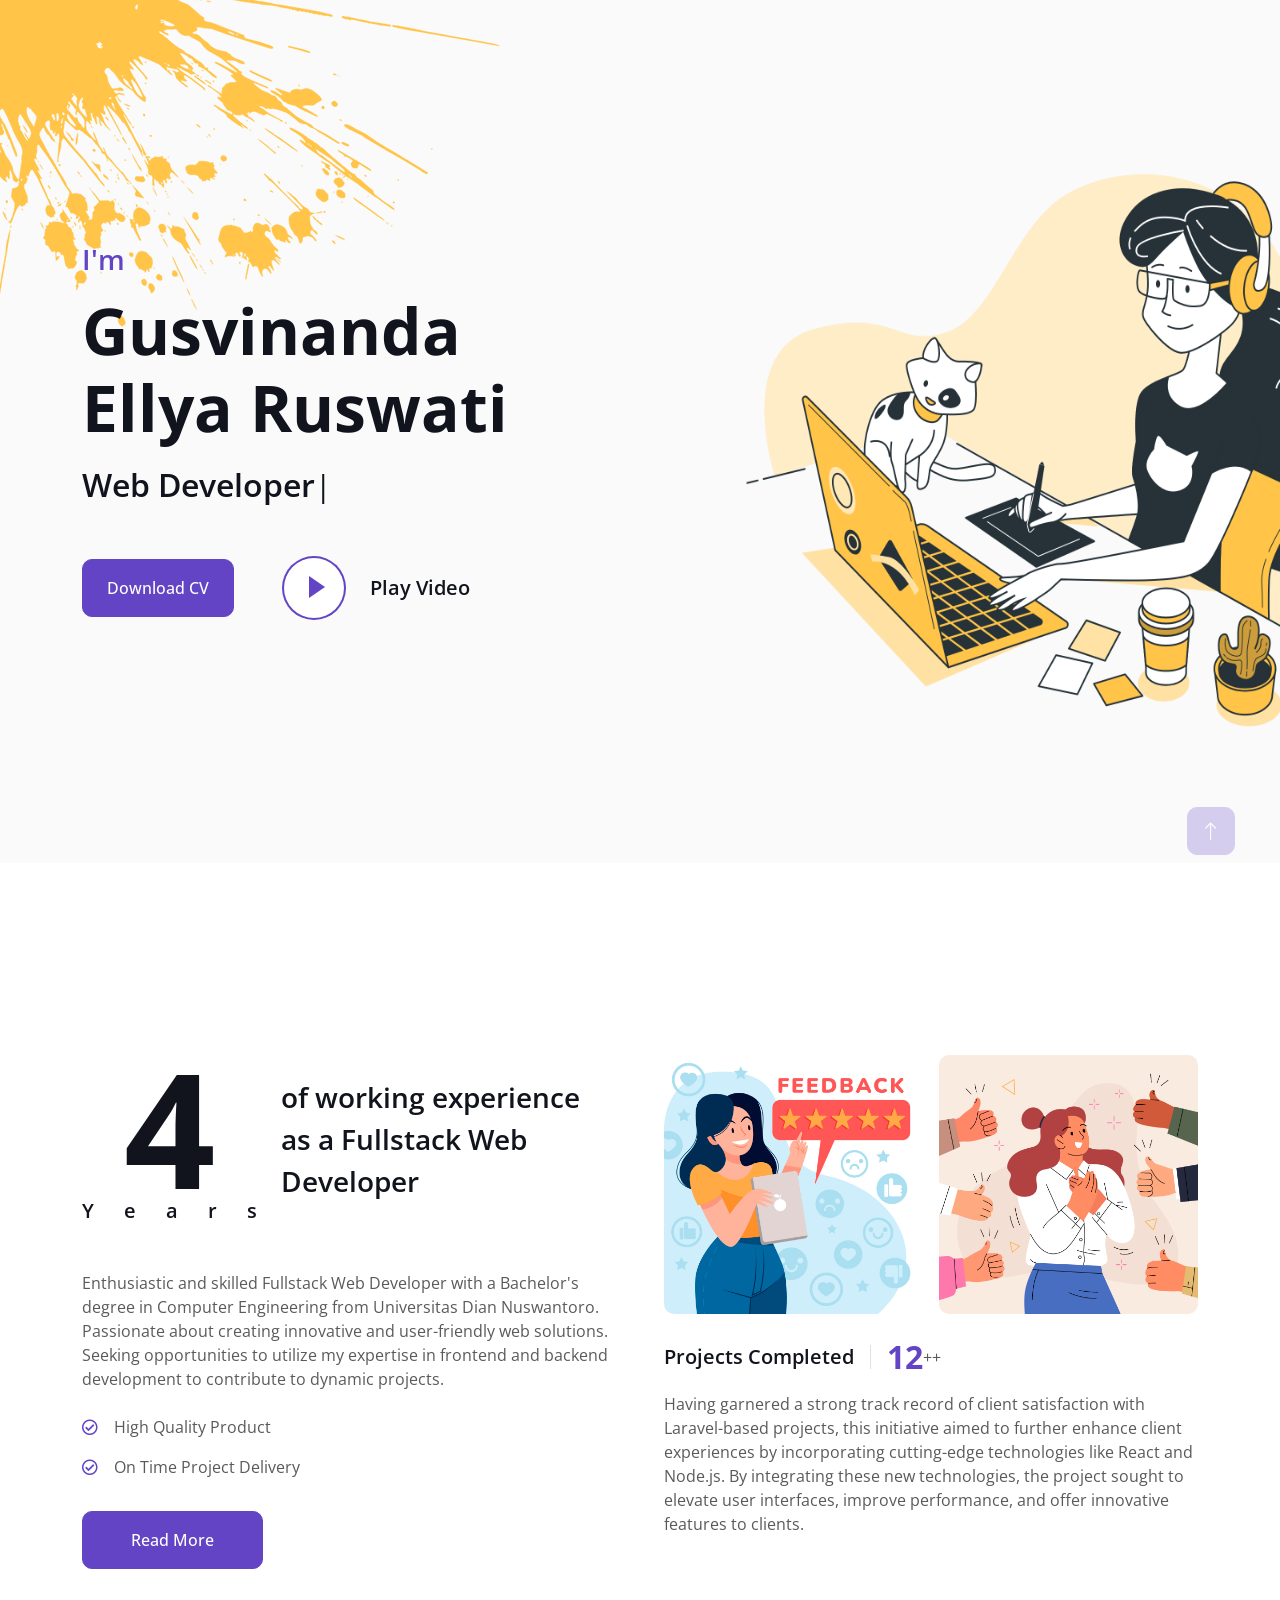
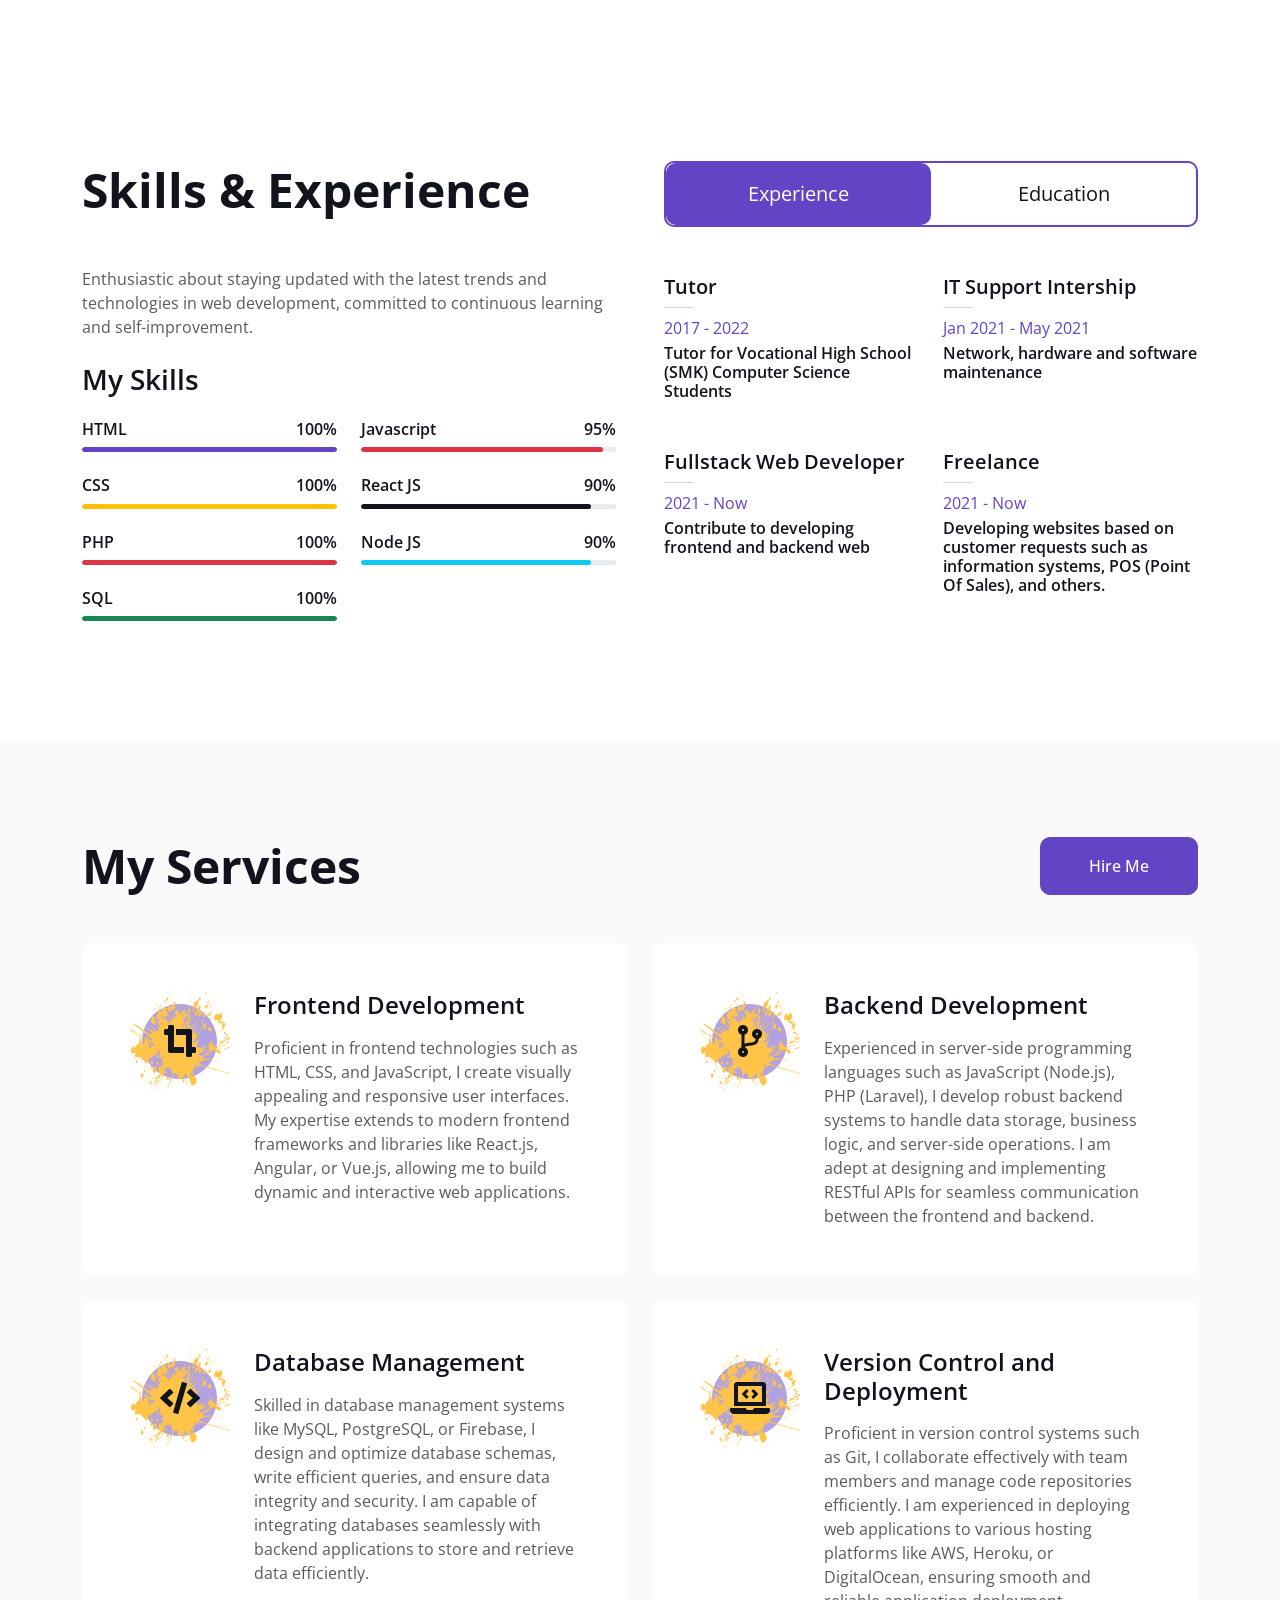
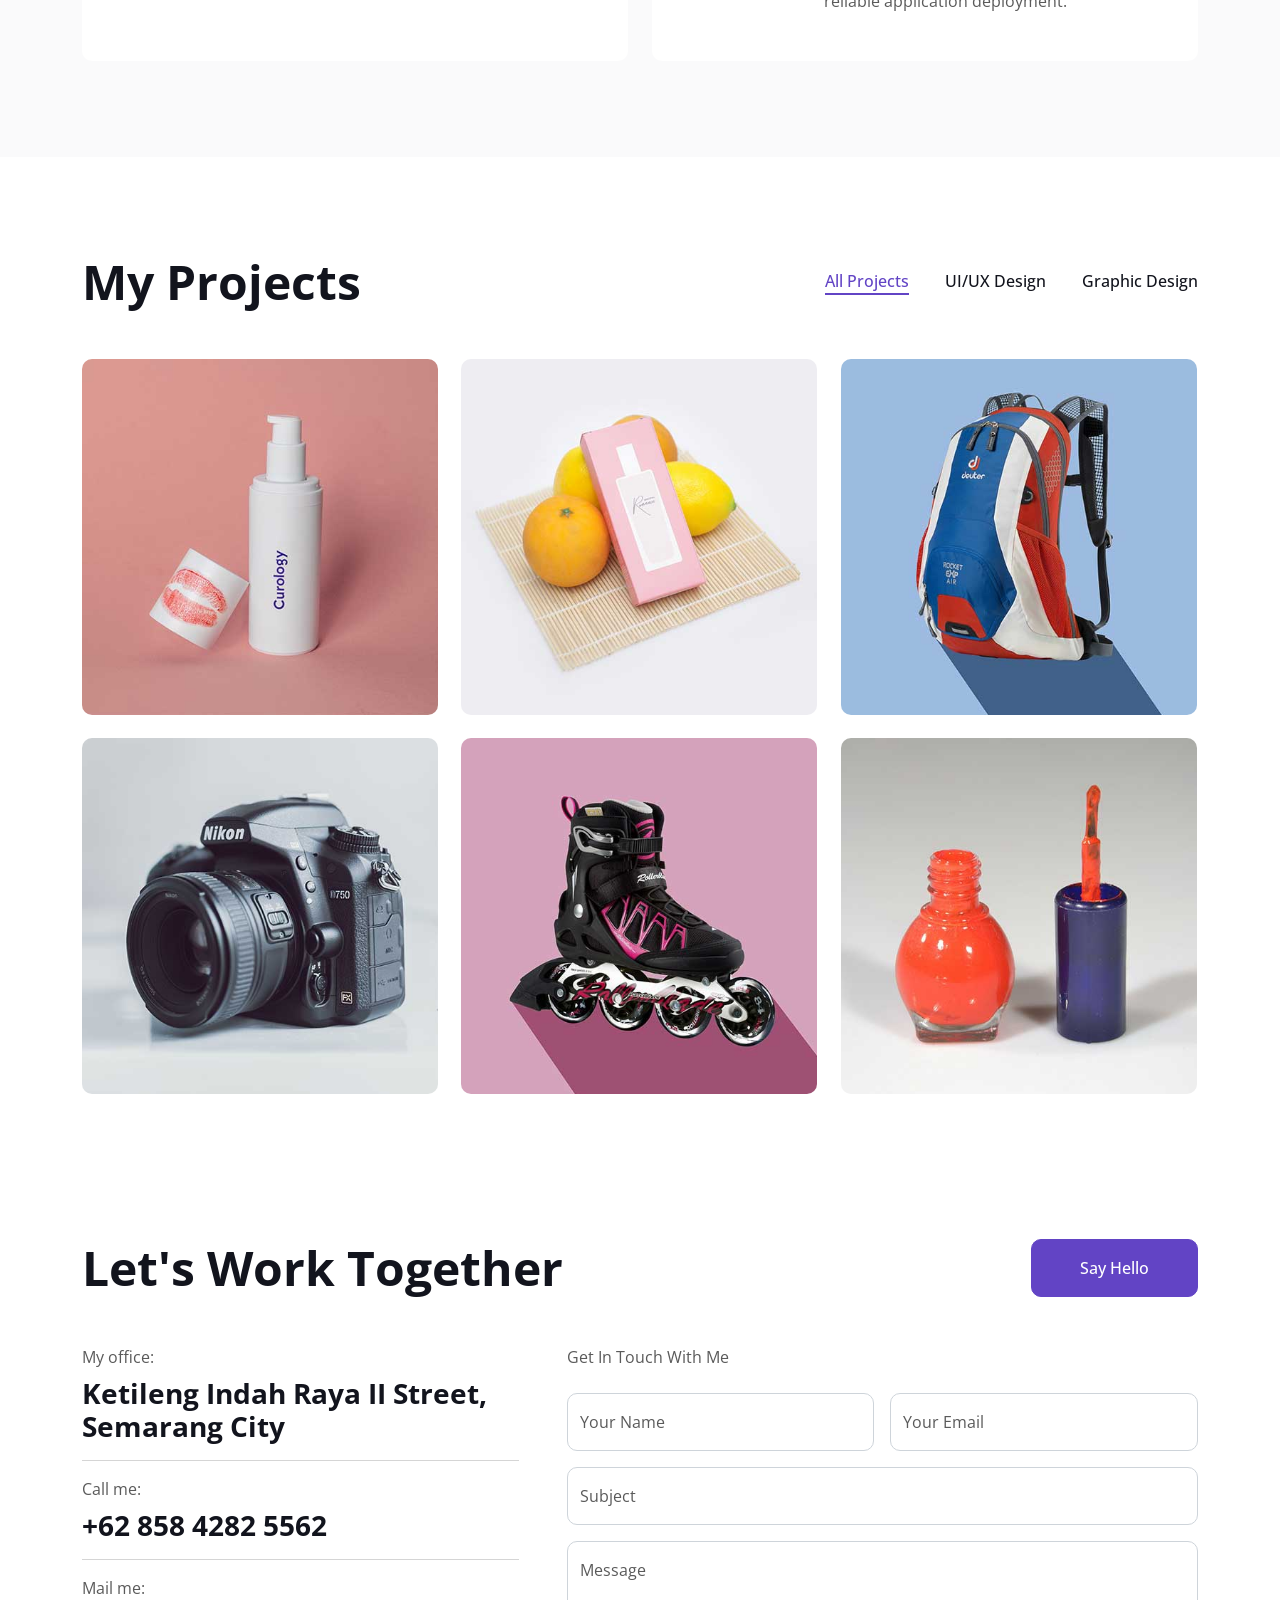
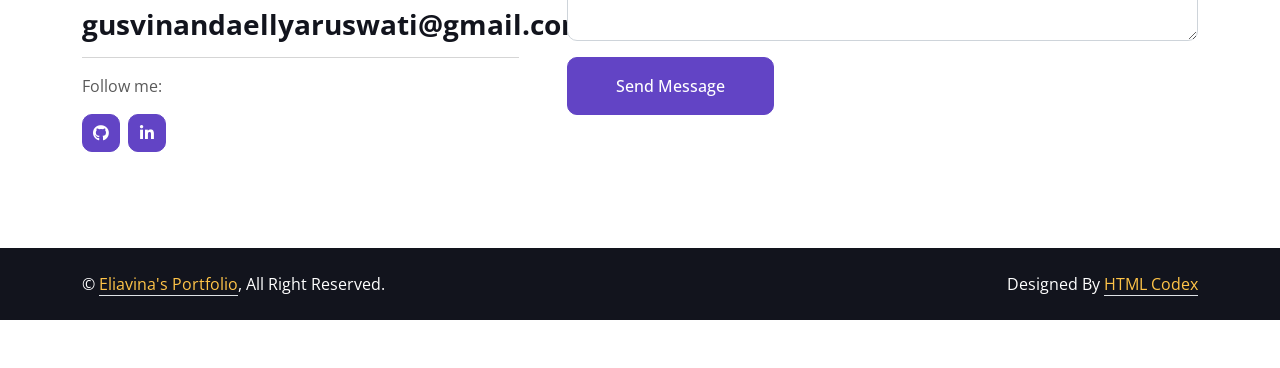
==== index.html @ 71d7351f "first commit" ====
<!DOCTYPE html>
<html lang="en">

<head>
    <meta charset="utf-8">
    <title>Eliavina's Portfolio</title>
    <meta content="width=device-width, initial-scale=1.0" name="viewport">
    <meta content="" name="keywords">
    <meta content="" name="description">

    <!-- Favicon -->
    <link href="img/favicon.ico" rel="icon">

    <!-- Google Web Fonts -->
    <link rel="preconnect" href="https://fonts.googleapis.com">
    <link rel="preconnect" href="https://fonts.gstatic.com" crossorigin>
    <link href="https://fonts.googleapis.com/css2?family=Open+Sans:wght@400;500;600;700;800&display=swap" rel="stylesheet"> 

    <!-- Icon Font Stylesheet -->
    <link href="https://cdnjs.cloudflare.com/ajax/libs/font-awesome/5.10.0/css/all.min.css" rel="stylesheet">
    <link href="https://cdn.jsdelivr.net/npm/bootstrap-icons@1.4.1/font/bootstrap-icons.css" rel="stylesheet">

    <!-- Libraries Stylesheet -->
    <link href="lib/animate/animate.min.css" rel="stylesheet">
    <link href="lib/lightbox/css/lightbox.min.css" rel="stylesheet">
    <link href="lib/owlcarousel/assets/owl.carousel.min.css" rel="stylesheet">

    <!-- Customized Bootstrap Stylesheet -->
    <link href="css/bootstrap.min.css" rel="stylesheet">

    <!-- Template Stylesheet -->
    <link href="css/style.css" rel="stylesheet">
</head>

<body data-bs-spy="scroll" data-bs-target=".navbar" data-bs-offset="51">
    <!-- Spinner Start -->
    <div id="spinner" class="show bg-white position-fixed translate-middle w-100 vh-100 top-50 start-50 d-flex align-items-center justify-content-center">
        <div class="spinner-border text-primary" style="width: 3rem; height: 3rem;" role="status">
            <span class="sr-only">Loading...</span>
        </div>
    </div>
    <!-- Spinner End -->


    <!-- Navbar Start -->
    <nav class="navbar navbar-expand-lg bg-white navbar-light fixed-top shadow py-lg-0 px-4 px-lg-5 wow fadeIn" data-wow-delay="0.1s">
        <a href="index.html" class="navbar-brand d-block d-lg-none">
            <h1 class="text-primary fw-bold m-0">Eliavina</h1>
        </a>
        <button type="button" class="navbar-toggler" data-bs-toggle="collapse" data-bs-target="#navbarCollapse">
            <span class="navbar-toggler-icon"></span>
        </button>
        <div class="collapse navbar-collapse justify-content-between py-4 py-lg-0" id="navbarCollapse">
            <div class="navbar-nav ms-auto py-0">
                <a href="#home" class="nav-item nav-link active">Home</a>
                <a href="#about" class="nav-item nav-link">About</a>
                <a href="#skill" class="nav-item nav-link">Skills</a>
            </div>
            <a href="index.html" class="navbar-brand bg-secondary py-3 px-4 mx-3 d-none d-lg-block">
                <h3 class="text-primary fw-bold m-0">Eliavina</h3>
            </a>
            <div class="navbar-nav me-auto py-0">
                <a href="#service" class="nav-item nav-link">Services</a>
                <a href="#project" class="nav-item nav-link">Projects</a>
<!--                <a href="#team" class="nav-item nav-link">Team</a>-->
<!--                <a href="#testimonial" class="nav-item nav-link">Testimonial</a>-->
                <a href="#contact" class="nav-item nav-link">Contact</a>
            </div>
        </div>
    </nav>
    <!-- Navbar End -->


    <!-- Header Start -->
    <div class="container-fluid bg-light my-6 mt-0" id="home">
        <div class="container">
            <div class="row g-5 align-items-center">
                <div class="col-lg-6 py-6 pb-0 pt-lg-0">
                    <h3 class="text-primary mb-3">I'm</h3>
                    <h1 class="display-3 mb-3">Gusvinanda Ellya Ruswati</h1>
                    <h2 class="typed-text-output d-inline"></h2>
                    <div class="typed-text d-none">Web Developer, Front End Developer, Back End Developer, Fullstack Web Developer</div>
                    <div class="d-flex align-items-center pt-5">
                        <a href="" class="btn btn-primary py-3 px-4 me-5">Download CV</a>
                        <button type="button" class="btn-play" data-bs-toggle="modal"
                            data-src="https://www.youtube.com/embed/DWRcNpR6Kdc" data-bs-target="#videoModal">
                            <span></span>
                        </button>
                        <h5 class="ms-4 mb-0 d-none d-sm-block">Play Video</h5>
                    </div>
                </div>
                <div class="col-lg-6">
                    <img class="img-fluid" style="min-height: 863px; min-width: 800px" src="img/profile-3.png" alt="">
                </div>
            </div>
        </div>
    </div>
    <!-- Header End -->


    <!-- Video Modal Start -->
    <div class="modal modal-video fade" id="videoModal" tabindex="-1" aria-labelledby="exampleModalLabel" aria-hidden="true">
        <div class="modal-dialog">
            <div class="modal-content rounded-0">
                <div class="modal-header">
                    <h3 class="modal-title" id="exampleModalLabel">Youtube Video</h3>
                    <button type="button" class="btn-close" data-bs-dismiss="modal" aria-label="Close"></button>
                </div>
                <div class="modal-body">
                    <!-- 16:9 aspect ratio -->
                    <div class="ratio ratio-16x9">
                        <iframe class="embed-responsive-item" src="" id="video" allowfullscreen allowscriptaccess="always"
                            allow="autoplay"></iframe>
                    </div>
                </div>
            </div>
        </div>
    </div>
    <!-- Video Modal End -->


    <!-- About Start -->
    <div class="container-xxl py-6" id="about">
        <div class="container">
            <div class="row g-5">
                <div class="col-lg-6 wow fadeInUp" data-wow-delay="0.1s">
                    <div class="d-flex align-items-center mb-5">
                        <div class="years flex-shrink-0 text-center me-4">
                            <h1 class="display-1 mb-0">4</h1>
                            <h5 class="mb-0">Years</h5>
                        </div>
                        <h3 class="lh-base mb-0">of working experience as a Fullstack Web Developer</h3>
                    </div>
                    <p class="mb-4">Enthusiastic and skilled Fullstack Web Developer with a Bachelor's degree in Computer Engineering from Universitas Dian Nuswantoro. Passionate about creating innovative and user-friendly web solutions. Seeking opportunities to utilize my expertise in frontend and backend development to contribute to dynamic projects.</p>
<!--                    <p class="mb-3"><i class="far fa-check-circle text-primary me-3"></i>Afordable Prices</p>-->
                    <p class="mb-3"><i class="far fa-check-circle text-primary me-3"></i>High Quality Product</p>
                    <p class="mb-3"><i class="far fa-check-circle text-primary me-3"></i>On Time Project Delivery</p>
                    <a class="btn btn-primary py-3 px-5 mt-3" href="">Read More</a>
                </div>
                <div class="col-lg-6 wow fadeInUp" data-wow-delay="0.5s">
                    <div class="row g-3 mb-4">
                        <div class="col-sm-6">
                            <img class="img-fluid rounded" src="img/about-3.jpg" alt="">
                        </div>
                        <div class="col-sm-6">
                            <img class="img-fluid rounded" src="img/about-4.jpg" alt="">
                        </div>
                    </div>
<!--                    <div class="d-flex align-items-center mb-3">-->
<!--                        <h5 class="border-end pe-3 me-3 mb-0">Happy Clients</h5>-->
<!--                        <h2 class="text-primary fw-bold mb-0" data-toggle="counter-up">1234</h2>-->
<!--                    </div>-->
<!--                    <p class="mb-4">Stet no et lorem dolor et diam, amet duo ut dolore vero eos. No stet est diam amet diam ipsum clita labore dolor duo clita.</p>-->
                    <div class="d-flex align-items-center mb-3">
                        <h5 class="border-end pe-3 me-3 mb-0">Projects Completed</h5>
                        <h2 class="text-primary fw-bold mb-0" data-toggle="counter-up">30</h2>++
                    </div>
                    <p class="mb-0">Having garnered a strong track record of client satisfaction with Laravel-based projects, this initiative aimed to further enhance client experiences by incorporating cutting-edge technologies like React and Node.js. By integrating these new technologies, the project sought to elevate user interfaces, improve performance, and offer innovative features to clients.</p>
                </div>
            </div>
        </div>
    </div>
    <!-- About End -->


    <!-- Expertise Start -->
    <div class="container-xxl py-6 pb-5" id="skill">
        <div class="container">
            <div class="row g-5">
                <div class="col-lg-6 wow fadeInUp" data-wow-delay="0.1s">
                    <h1 class="display-5 mb-5">Skills & Experience</h1>
                    <p class="mb-4">Enthusiastic about staying updated with the latest trends and technologies in web development, committed to continuous learning and self-improvement.</p>
                    <h3 class="mb-4">My Skills</h3>
                    <div class="row align-items-center">
                        <div class="col-md-6">
                            <div class="skill mb-4">
                                <div class="d-flex justify-content-between">
                                    <h6 class="font-weight-bold">HTML</h6>
                                    <h6 class="font-weight-bold">100%</h6>
                                </div>
                                <div class="progress">
                                    <div class="progress-bar bg-primary" role="progressbar" aria-valuenow="100" aria-valuemin="0" aria-valuemax="100"></div>
                                </div>
                            </div>
                            <div class="skill mb-4">
                                <div class="d-flex justify-content-between">
                                    <h6 class="font-weight-bold">CSS</h6>
                                    <h6 class="font-weight-bold">100%</h6>
                                </div>
                                <div class="progress">
                                    <div class="progress-bar bg-warning" role="progressbar" aria-valuenow="100" aria-valuemin="0" aria-valuemax="100"></div>
                                </div>
                            </div>
                            <div class="skill mb-4">
                                <div class="d-flex justify-content-between">
                                    <h6 class="font-weight-bold">PHP</h6>
                                    <h6 class="font-weight-bold">100%</h6>
                                </div>
                                <div class="progress">
                                    <div class="progress-bar bg-danger" role="progressbar" aria-valuenow="100" aria-valuemin="0" aria-valuemax="100"></div>
                                </div>
                            </div>
                        </div>
                        <div class="col-md-6">
                            <div class="skill mb-4">
                                <div class="d-flex justify-content-between">
                                    <h6 class="font-weight-bold">Javascript</h6>
                                    <h6 class="font-weight-bold">95%</h6>
                                </div>
                                <div class="progress">
                                    <div class="progress-bar bg-danger" role="progressbar" aria-valuenow="95" aria-valuemin="0" aria-valuemax="100"></div>
                                </div>
                            </div>
                            <div class="skill mb-4">
                                <div class="d-flex justify-content-between">
                                    <h6 class="font-weight-bold">React JS</h6>
                                    <h6 class="font-weight-bold">90%</h6>
                                </div>
                                <div class="progress">
                                    <div class="progress-bar bg-dark" role="progressbar" aria-valuenow="90" aria-valuemin="0" aria-valuemax="100"></div>
                                </div>
                            </div>
                            <div class="skill mb-4">
                                <div class="d-flex justify-content-between">
                                    <h6 class="font-weight-bold">Node JS</h6>
                                    <h6 class="font-weight-bold">90%</h6>
                                </div>
                                <div class="progress">
                                    <div class="progress-bar bg-info" role="progressbar" aria-valuenow="90" aria-valuemin="0" aria-valuemax="100"></div>
                                </div>
                            </div>
                        </div>
                        <div class="col-md-6">
                            <div class="skill mb-4">
                                <div class="d-flex justify-content-between">
                                    <h6 class="font-weight-bold">SQL</h6>
                                    <h6 class="font-weight-bold">100%</h6>
                                </div>
                                <div class="progress">
                                    <div class="progress-bar bg-success" role="progressbar" aria-valuenow="100" aria-valuemin="0" aria-valuemax="100"></div>
                                </div>
                            </div>
                        </div>
                    </div>
                </div>
                <div class="col-lg-6 wow fadeInUp" data-wow-delay="0.5s">
                    <ul class="nav nav-pills rounded border border-2 border-primary mb-5">
                        <li class="nav-item w-50">
                            <button class="nav-link w-100 py-3 fs-5 active" data-bs-toggle="pill" href="#tab-1">Experience</button>
                        </li>
                        <li class="nav-item w-50">
                            <button class="nav-link w-100 py-3 fs-5" data-bs-toggle="pill" href="#tab-2">Education</button>
                        </li>
                    </ul>
                    <div class="tab-content">
                        <div id="tab-1" class="tab-pane fade show p-0 active">
                            <div class="row gy-5 gx-4">
                                <div class="col-sm-6">
                                    <h5>Tutor</h5>
                                    <hr class="text-primary my-2">
                                    <p class="text-primary mb-1">2017 - 2022</p>
                                    <h6 class="mb-0">Tutor for Vocational High School (SMK) Computer Science Students</h6>
                                </div>
                                <div class="col-sm-6">
                                    <h5>IT Support Intership</h5>
                                    <hr class="text-primary my-2">
                                    <p class="text-primary mb-1">Jan 2021 - May 2021</p>
                                    <h6 class="mb-0">Network, hardware and software maintenance</h6>
                                </div>
                                <div class="col-sm-6">
                                    <h5>Fullstack Web Developer</h5>
                                    <hr class="text-primary my-2">
                                    <p class="text-primary mb-1">2021 - Now</p>
                                    <h6 class="mb-0">Contribute to developing frontend and backend web</h6>
                                </div>
                                <div class="col-sm-6">
                                    <h5>Freelance</h5>
                                    <hr class="text-primary my-2">
                                    <p class="text-primary mb-1">2021 - Now</p>
                                    <h6 class="mb-0">Developing websites based on customer requests such as information systems, POS (Point Of Sales), and others.</h6>
                                </div>
                            </div>
                        </div>
                        <div id="tab-2" class="tab-pane fade show p-0">
                            <div class="row gy-5 gx-4">
                                <div class="col-sm-6">
                                    <h5>Broadcasting</h5>
                                    <hr class="text-primary my-2">
                                    <p class="text-primary mb-1">2014 - 2017</p>
                                    <h6 class="mb-0">Terang Bangsa VHS</h6>
                                </div>
                                <div class="col-sm-6">
                                    <h5>Informatics Engineering</h5>
                                    <hr class="text-primary my-2">
                                    <p class="text-primary mb-1">2017 - 2021</p>
                                    <h6 class="mb-0">Dian Nuswantoro University</h6>
                                </div>
<!--                                <div class="col-sm-6">-->
<!--                                    <h5>Web Design</h5>-->
<!--                                    <hr class="text-primary my-2">-->
<!--                                    <p class="text-primary mb-1">2000 - 2045</p>-->
<!--                                    <h6 class="mb-0">Cambridge University</h6>-->
<!--                                </div>-->
<!--                                <div class="col-sm-6">-->
<!--                                    <h5>Apps Design</h5>-->
<!--                                    <hr class="text-primary my-2">-->
<!--                                    <p class="text-primary mb-1">2000 - 2045</p>-->
<!--                                    <h6 class="mb-0">Cambridge University</h6>-->
<!--                                </div>-->
                            </div>
                        </div>
                    </div>
                </div>
            </div>
        </div>
    </div>
    <!-- Expertise End -->


    <!-- Service Start -->
    <div class="container-fluid bg-light my-5 py-6" id="service">
        <div class="container">
            <div class="row g-5 mb-5 wow fadeInUp" data-wow-delay="0.1s">
                <div class="col-lg-6">
                    <h1 class="display-5 mb-0">My Services</h1>
                </div>
                <div class="col-lg-6 text-lg-end">
                    <a class="btn btn-primary py-3 px-5" href="">Hire Me</a>
                </div>
            </div>
            <div class="row g-4">
                <div class="col-lg-6 wow fadeInUp" data-wow-delay="0.1s">
                    <div class="service-item d-flex flex-column flex-sm-row bg-white rounded h-100 p-4 p-lg-5">
                        <div class="bg-icon flex-shrink-0 mb-3">
                            <i class="fa fa-crop-alt fa-2x text-dark"></i>
                        </div>
                        <div class="ms-sm-4">
                            <h4 class="mb-3">Frontend Development</h4>
<!--                            <h6 class="mb-3">Start from <span class="text-primary">$199</span></h6>-->
                            <span>Proficient in frontend technologies such as HTML, CSS, and JavaScript, I create visually appealing and responsive user interfaces. My expertise extends to modern frontend frameworks and libraries like React.js, Angular, or Vue.js, allowing me to build dynamic and interactive web applications.</span>
                        </div>
                    </div>
                </div>
                <div class="col-lg-6 wow fadeInUp" data-wow-delay="0.3s">
                    <div class="service-item d-flex flex-column flex-sm-row bg-white rounded h-100 p-4 p-lg-5">
                        <div class="bg-icon flex-shrink-0 mb-3">
                            <i class="fa fa-code-branch fa-2x text-dark"></i>
                        </div>
                        <div class="ms-sm-4">
                            <h4 class="mb-3">Backend Development</h4>
<!--                            <h6 class="mb-3">Start from <span class="text-primary">$199</span></h6>-->
                            <span>Experienced in server-side programming languages such as JavaScript (Node.js), PHP (Laravel), I develop robust backend systems to handle data storage, business logic, and server-side operations. I am adept at designing and implementing RESTful APIs for seamless communication between the frontend and backend.</span>
                        </div>
                    </div>
                </div>
                <div class="col-lg-6 wow fadeInUp" data-wow-delay="0.1s">
                    <div class="service-item d-flex flex-column flex-sm-row bg-white rounded h-100 p-4 p-lg-5">
                        <div class="bg-icon flex-shrink-0 mb-3">
                            <i class="fa fa-code fa-2x text-dark"></i>
                        </div>
                        <div class="ms-sm-4">
                            <h4 class="mb-3">Database Management</h4>
<!--                            <h6 class="mb-3">Start from <span class="text-primary">$199</span></h6>-->
                            <span>Skilled in database management systems like MySQL, PostgreSQL, or Firebase, I design and optimize database schemas, write efficient queries, and ensure data integrity and security. I am capable of integrating databases seamlessly with backend applications to store and retrieve data efficiently.</span>
                        </div>
                    </div>
                </div>
                <div class="col-lg-6 wow fadeInUp" data-wow-delay="0.3s">
                    <div class="service-item d-flex flex-column flex-sm-row bg-white rounded h-100 p-4 p-lg-5">
                        <div class="bg-icon flex-shrink-0 mb-3">
                            <i class="fa fa-laptop-code fa-2x text-dark"></i>
                        </div>
                        <div class="ms-sm-4">
                            <h4 class="mb-3">Version Control and Deployment</h4>
<!--                            <h6 class="mb-3">Start from <span class="text-primary">$199</span></h6>-->
                            <span>Proficient in version control systems such as Git, I collaborate effectively with team members and manage code repositories efficiently. I am experienced in deploying web applications to various hosting platforms like AWS, Heroku, or DigitalOcean, ensuring smooth and reliable application deployment.</span>
                        </div>
                    </div>
                </div>
            </div>
        </div>
    </div>
    <!-- Service End -->


    <!-- Projects Start -->
    <div class="container-xxl py-6 pt-5" id="project">
        <div class="container">
            <div class="row g-5 mb-5 align-items-center wow fadeInUp" data-wow-delay="0.1s">
                <div class="col-lg-6">
                    <h1 class="display-5 mb-0">My Projects</h1>
                </div>
                <div class="col-lg-6 text-lg-end">
                    <ul class="list-inline mx-n3 mb-0" id="portfolio-flters">
                        <li class="mx-3 active" data-filter="*">All Projects</li>
                        <li class="mx-3" data-filter=".first">UI/UX Design</li>
                        <li class="mx-3" data-filter=".second">Graphic Design</li>
                    </ul>
                </div>
            </div>
            <div class="row g-4 portfolio-container wow fadeInUp" data-wow-delay="0.1s">
                <div class="col-lg-4 col-md-6 portfolio-item first">
                    <div class="portfolio-img rounded overflow-hidden">
                        <img class="img-fluid" src="img/project-1.jpg" alt="">
                        <div class="portfolio-btn">
                            <a class="btn btn-lg-square btn-outline-secondary border-2 mx-1" href="img/project-1.jpg" data-lightbox="portfolio"><i class="fa fa-eye"></i></a>
                            <a class="btn btn-lg-square btn-outline-secondary border-2 mx-1" href=""><i class="fa fa-link"></i></a>
                        </div>
                    </div>
                </div>
                <div class="col-lg-4 col-md-6 portfolio-item second">
                    <div class="portfolio-img rounded overflow-hidden">
                        <img class="img-fluid" src="img/project-2.jpg" alt="">
                        <div class="portfolio-btn">
                            <a class="btn btn-lg-square btn-outline-secondary border-2 mx-1" href="img/project-2.jpg" data-lightbox="portfolio"><i class="fa fa-eye"></i></a>
                            <a class="btn btn-lg-square btn-outline-secondary border-2 mx-1" href=""><i class="fa fa-link"></i></a>
                        </div>
                    </div>
                </div>
                <div class="col-lg-4 col-md-6 portfolio-item first">
                    <div class="portfolio-img rounded overflow-hidden">
                        <img class="img-fluid" src="img/project-3.jpg" alt="">
                        <div class="portfolio-btn">
                            <a class="btn btn-lg-square btn-outline-secondary border-2 mx-1" href="img/project-3.jpg" data-lightbox="portfolio"><i class="fa fa-eye"></i></a>
                            <a class="btn btn-lg-square btn-outline-secondary border-2 mx-1" href=""><i class="fa fa-link"></i></a>
                        </div>
                    </div>
                </div>
                <div class="col-lg-4 col-md-6 portfolio-item second">
                    <div class="portfolio-img rounded overflow-hidden">
                        <img class="img-fluid" src="img/project-4.jpg" alt="">
                        <div class="portfolio-btn">
                            <a class="btn btn-lg-square btn-outline-secondary border-2 mx-1" href="img/project-4.jpg" data-lightbox="portfolio"><i class="fa fa-eye"></i></a>
                            <a class="btn btn-lg-square btn-outline-secondary border-2 mx-1" href=""><i class="fa fa-link"></i></a>
                        </div>
                    </div>
                </div>
                <div class="col-lg-4 col-md-6 portfolio-item first">
                    <div class="portfolio-img rounded overflow-hidden">
                        <img class="img-fluid" src="img/project-5.jpg" alt="">
                        <div class="portfolio-btn">
                            <a class="btn btn-lg-square btn-outline-secondary border-2 mx-1" href="img/project-5.jpg" data-lightbox="portfolio"><i class="fa fa-eye"></i></a>
                            <a class="btn btn-lg-square btn-outline-secondary border-2 mx-1" href=""><i class="fa fa-link"></i></a>
                        </div>
                    </div>
                </div>
                <div class="col-lg-4 col-md-6 portfolio-item second">
                    <div class="portfolio-img rounded overflow-hidden">
                        <img class="img-fluid" src="img/project-6.jpg" alt="">
                        <div class="portfolio-btn">
                            <a class="btn btn-lg-square btn-outline-secondary border-2 mx-1" href="img/project-6.jpg" data-lightbox="portfolio"><i class="fa fa-eye"></i></a>
                            <a class="btn btn-lg-square btn-outline-secondary border-2 mx-1" href=""><i class="fa fa-link"></i></a>
                        </div>
                    </div>
                </div>
            </div>
        </div>
    </div>
    <!-- Projects End -->


    <!-- Team Start -->
<!--    <div class="container-xxl py-6 pb-5" id="team">-->
<!--        <div class="container">-->
<!--            <div class="row g-5 mb-5 wow fadeInUp" data-wow-delay="0.1s">-->
<!--                <div class="col-lg-6">-->
<!--                    <h1 class="display-5 mb-0">Team Members</h1>-->
<!--                </div>-->
<!--                <div class="col-lg-6 text-lg-end">-->
<!--                    <a class="btn btn-primary py-3 px-5" href="">Contact Us</a>-->
<!--                </div>-->
<!--            </div>-->
<!--            <div class="row g-4">-->
<!--                <div class="col-lg-4 col-md-6 wow fadeInUp" data-wow-delay="0.1s">-->
<!--                    <div class="team-item position-relative">-->
<!--                        <img class="img-fluid rounded" src="img/team-1.jpg" alt="">-->
<!--                        <div class="team-text bg-white rounded-end p-4">-->
<!--                            <div>-->
<!--                                <h5>Full Name</h5>-->
<!--                                <span>Designer</span>-->
<!--                            </div>-->
<!--                            <i class="fa fa-arrow-right fa-2x text-primary"></i>-->
<!--                        </div>-->
<!--                    </div>-->
<!--                </div>-->
<!--                <div class="col-lg-4 col-md-6 wow fadeInUp" data-wow-delay="0.3s">-->
<!--                    <div class="team-item position-relative">-->
<!--                        <img class="img-fluid rounded" src="img/team-2.jpg" alt="">-->
<!--                        <div class="team-text bg-white rounded-end p-4">-->
<!--                            <div>-->
<!--                                <h5>Full Name</h5>-->
<!--                                <span>Designer</span>-->
<!--                            </div>-->
<!--                            <i class="fa fa-arrow-right fa-2x text-primary"></i>-->
<!--                        </div>-->
<!--                    </div>-->
<!--                </div>-->
<!--                <div class="col-lg-4 col-md-6 wow fadeInUp" data-wow-delay="0.5s">-->
<!--                    <div class="team-item position-relative">-->
<!--                        <img class="img-fluid rounded" src="img/team-3.jpg" alt="">-->
<!--                        <div class="team-text bg-white rounded-end p-4">-->
<!--                            <div>-->
<!--                                <h5>Full Name</h5>-->
<!--                                <span>Designer</span>-->
<!--                            </div>-->
<!--                            <i class="fa fa-arrow-right fa-2x text-primary"></i>-->
<!--                        </div>-->
<!--                    </div>-->
<!--                </div>-->
<!--            </div>-->
<!--        </div>-->
<!--    </div>-->
    <!-- Team End -->


    <!-- Testimonial Start -->
<!--    <div class="container-fluid bg-light py-5 my-5" id="testimonial">-->
<!--        <div class="container-fluid py-5">-->
<!--            <h1 class="display-5 text-center mb-5 wow fadeInUp" data-wow-delay="0.1s">Testimonial</h1>-->
<!--            <div class="row justify-content-center">-->
<!--                <div class="col-lg-3 d-none d-lg-block">-->
<!--                    <div class="testimonial-left h-100">-->
<!--                        <img class="img-fluid wow fadeIn" data-wow-delay="0.1s" src="img/testimonial-1.jpg" alt="">-->
<!--                        <img class="img-fluid wow fadeIn" data-wow-delay="0.3s" src="img/testimonial-2.jpg" alt="">-->
<!--                        <img class="img-fluid wow fadeIn" data-wow-delay="0.5s" src="img/testimonial-3.jpg" alt="">-->
<!--                    </div>-->
<!--                </div>-->
<!--                <div class="col-lg-6 wow fadeInUp" data-wow-delay="0.5s">-->
<!--                    <div class="owl-carousel testimonial-carousel">-->
<!--                        <div class="testimonial-item text-center">-->
<!--                            <div class="position-relative mb-5">-->
<!--                                <img class="img-fluid rounded-circle border border-secondary p-2 mx-auto" src="img/testimonial-1.jpg" alt="">-->
<!--                                <div class="testimonial-icon">-->
<!--                                    <i class="fa fa-quote-left text-primary"></i>-->
<!--                                </div>-->
<!--                            </div>-->
<!--                            <p class="fs-5 fst-italic">Dolores sed duo clita tempor justo dolor et stet lorem kasd labore dolore lorem ipsum. At lorem lorem magna ut et, nonumy et labore et tempor diam tempor erat.</p>-->
<!--                            <hr class="w-25 mx-auto">-->
<!--                            <h5>Client Name</h5>-->
<!--                            <span>Profession</span>-->
<!--                        </div>-->
<!--                        <div class="testimonial-item text-center">-->
<!--                            <div class="position-relative mb-5">-->
<!--                                <img class="img-fluid rounded-circle border border-secondary p-2 mx-auto" src="img/testimonial-2.jpg" alt="">-->
<!--                                <div class="testimonial-icon">-->
<!--                                    <i class="fa fa-quote-left text-primary"></i>-->
<!--                                </div>-->
<!--                            </div>-->
<!--                            <p class="fs-5 fst-italic">Dolores sed duo clita tempor justo dolor et stet lorem kasd labore dolore lorem ipsum. At lorem lorem magna ut et, nonumy et labore et tempor diam tempor erat.</p>-->
<!--                            <hr class="w-25 mx-auto">-->
<!--                            <h5>Client Name</h5>-->
<!--                            <span>Profession</span>-->
<!--                        </div>-->
<!--                        <div class="testimonial-item text-center">-->
<!--                            <div class="position-relative mb-5">-->
<!--                                <img class="img-fluid rounded-circle border border-secondary p-2 mx-auto" src="img/testimonial-3.jpg" alt="">-->
<!--                                <div class="testimonial-icon">-->
<!--                                    <i class="fa fa-quote-left text-primary"></i>-->
<!--                                </div>-->
<!--                            </div>-->
<!--                            <p class="fs-5 fst-italic">Dolores sed duo clita tempor justo dolor et stet lorem kasd labore dolore lorem ipsum. At lorem lorem magna ut et, nonumy et labore et tempor diam tempor erat.</p>-->
<!--                            <hr class="w-25 mx-auto">-->
<!--                            <h5>Client Name</h5>-->
<!--                            <span>Profession</span>-->
<!--                        </div>-->
<!--                    </div>-->
<!--                </div>-->
<!--                <div class="col-lg-3 d-none d-lg-block">-->
<!--                    <div class="testimonial-right h-100">-->
<!--                        <img class="img-fluid wow fadeIn" data-wow-delay="0.1s" src="img/testimonial-1.jpg" alt="">-->
<!--                        <img class="img-fluid wow fadeIn" data-wow-delay="0.3s" src="img/testimonial-2.jpg" alt="">-->
<!--                        <img class="img-fluid wow fadeIn" data-wow-delay="0.5s" src="img/testimonial-3.jpg" alt="">-->
<!--                    </div>-->
<!--                </div>-->
<!--            </div>-->
<!--        </div>-->
<!--    </div>-->
    <!-- Testimonial End -->


    <!-- Contact Start -->
    <div class="container-xxl pb-5" id="contact">
        <div class="container py-5">
            <div class="row g-5 mb-5 wow fadeInUp" data-wow-delay="0.1s">
                <div class="col-lg-6">
                    <h1 class="display-5 mb-0">Let's Work Together</h1>
                </div>
                <div class="col-lg-6 text-lg-end">
                    <a class="btn btn-primary py-3 px-5" href="#contact">Say Hello</a>
                </div>
            </div>
            <div class="row g-5">
                <div class="col-lg-5 col-md-6 wow fadeInUp" data-wow-delay="0.1s">
                    <p class="mb-2">My office:</p>
                    <h3 class="fw-bold">Ketileng Indah Raya II Street, Semarang City</h3>
                    <hr class="w-100">
                    <p class="mb-2">Call me:</p>
                    <h3 class="fw-bold">+62 858 4282 5562</h3>
                    <hr class="w-100">
                    <p class="mb-2">Mail me:</p>
                    <h3 class="fw-bold">gusvinandaellyaruswati@gmail.com</h3>
                    <hr class="w-100">
                    <p class="mb-2">Follow me:</p>
                    <div class="d-flex pt-2">
                        <a class="btn btn-square btn-primary me-2" href="https://github.com/gusvinandaellya"><i class="fab fa-github"></i></a>
                        <a class="btn btn-square btn-primary me-2" href="https://www.linkedin.com/in/gusvinandaellya/"><i class="fab fa-linkedin-in"></i></a>
                    </div>
                </div>
                <div class="col-lg-7 col-md-6 wow fadeInUp" data-wow-delay="0.5s">
                    <p class="mb-4">Get In Touch With Me</p>
                    <form id="getintouch" onsubmit="return postToGoogle();">
                    <div class="row g-3">
                            <div class="col-md-6">
                                <div class="form-floating">
                                    <input type="text" class="form-control" id="name" name="entry.2037486240" placeholder="Your Name">
                                    <label for="name">Your Name</label>
                                </div>
                            </div>
                            <div class="col-md-6">
                                <div class="form-floating">
                                    <input type="email" class="form-control" id="email" name="entry.1450199788" placeholder="Your Email">
                                    <label for="email">Your Email</label>
                                </div>
                            </div>
                            <div class="col-12">
                                <div class="form-floating">
                                    <input type="text" class="form-control" id="subject" name="entry.1658391773" placeholder="Subject">
                                    <label for="subject">Subject</label>
                                </div>
                            </div>
                            <div class="col-12">
                                <div class="form-floating">
                                    <textarea class="form-control" placeholder="Leave a message here" id="message" name="entry.887548189" style="height: 100px"></textarea>
                                    <label for="message">Message</label>
                                </div>
                            </div>
                            <div class="col-12">
                                <button class="btn btn-primary py-3 px-5" type="submit">Send Message</button>
                            </div>
                        </div>
                    </form>
                </div>
            </div>
        </div>
    </div>
    <!-- Contact End -->


    <!-- Map Start -->
<!--    <div class="container-xxl pt-5 px-0 wow fadeInUp" data-wow-delay="0.1s">-->
<!--        <div class="container-xxl pt-5 px-0">-->
<!--            <div class="bg-dark">-->
<!--                <iframe-->
<!--                src="https://www.google.com/maps/embed?pb=!1m18!1m12!1m3!1d3001156.4288297426!2d-78.01371936852176!3d42.72876761954724!2m3!1f0!2f0!3f0!3m2!1i1024!2i768!4f13.1!3m3!1m2!1s0x4ccc4bf0f123a5a9%3A0xddcfc6c1de189567!2sNew%20York%2C%20USA!5e0!3m2!1sen!2sbd!4v1603794290143!5m2!1sen!2sbd"-->
<!--                frameborder="0" style="width: 100%; height: 450px; border:0;" allowfullscreen="" aria-hidden="false"-->
<!--                tabindex="0"></iframe>-->
<!--            </div>-->
<!--        </div>-->
<!--    </div>-->
    <!-- Map End -->


    <!-- Copyright Start -->
    <div class="container-fluid bg-dark text-white py-4">
            <div class="container">
                <div class="row">
                    <div class="col-md-6 text-center text-md-start mb-3 mb-md-0">
                        &copy; <a class="border-bottom text-secondary" href="#">Eliavina's Portfolio</a>, All Right Reserved.
                    </div>
                    <div class="col-md-6 text-center text-md-end">
                        Designed By <a class="border-bottom text-secondary" href="https://htmlcodex.com">HTML Codex</a>
                    </div>
                </div>
            </div>
        </div>
    </div>
    <!-- Copyright End -->



    <!-- Back to Top -->
    <a href="#" class="btn btn-lg btn-primary btn-lg-square back-to-top"><i class="bi bi-arrow-up"></i></a>


    <!-- JavaScript Libraries -->
    <script src="https://code.jquery.com/jquery-3.4.1.min.js"></script>
    <script src="https://cdn.jsdelivr.net/npm/bootstrap@5.0.0/dist/js/bootstrap.bundle.min.js"></script>
    <script src="lib/wow/wow.min.js"></script>
    <script src="lib/easing/easing.min.js"></script>
    <script src="lib/waypoints/waypoints.min.js"></script>
    <script src="lib/typed/typed.min.js"></script>
    <script src="lib/counterup/counterup.min.js"></script>
    <script src="lib/owlcarousel/owl.carousel.min.js"></script>
    <script src="lib/isotope/isotope.pkgd.min.js"></script>
    <script src="lib/lightbox/js/lightbox.min.js"></script>

    <!-- Template Javascript -->
    <script src="js/main.js"></script>
    <script>
      function postToGoogle() {
        var field1 = $("#name").val();
        var field2 = $("#email").val();
        var field3 = $("#subject").val();
        var field4 = $("#message").val();

        $.ajax({
          url: "https://docs.google.com/forms/d/e/1FAIpQLSeLLUnO94Llbvyd4Zx-2LXNNHUo6W1J4uQahE-h0A5B54C_Tg/formResponse",

          //add your google form generated numbers below which are also the 'names' of your inputs
          data: {
            "entry.2037486240": field1,
            "entry.1450199788": field2,
            "entry.1658391773": field3,
            "entry.887548189": field4
          },
          type: "POST",
          dataType: "xml",
          mode: 'cors', // Menggunakan mode CORS
          success: function (d) {
            $('#getintouch').trigger('reset');
            alert("Formulir berhasil terkirim");
          },
          error: function (x, y, z) {
            $('#getintouch').trigger('reset');
            alert("Formulir berhasil terkirim.");
          }
        });
        return false;
      }
    </script>
</body>

</html>
---- css/style.css ----
/********** Template CSS **********/
:root {
    --primary: #6244C5;
    --secondary: #FFC448;
    --light: #FAFAFB;
    --dark: #12141D;
}

.back-to-top {
    position: fixed;
    display: none;
    right: 45px;
    bottom: 45px;
    z-index: 99;
}

.my-6 {
    margin-top: 6rem;
    margin-bottom: 6rem;
}

.py-6 {
    padding-top: 6rem;
    padding-bottom: 6rem;
}


/*** Spinner ***/
#spinner {
    opacity: 0;
    visibility: hidden;
    transition: opacity .5s ease-out, visibility 0s linear .5s;
    z-index: 99999;
}

#spinner.show {
    transition: opacity .5s ease-out, visibility 0s linear 0s;
    visibility: visible;
    opacity: 1;
}


/*** Button ***/
.btn {
    font-weight: 500;
    transition: .5s;
}

.btn.btn-primary,
.btn.btn-secondary {
    color: #FFFFFF;
}

.btn-square {
    width: 38px;
    height: 38px;
}

.btn-sm-square {
    width: 32px;
    height: 32px;
}

.btn-lg-square {
    width: 48px;
    height: 48px;
}

.btn-square,
.btn-sm-square,
.btn-lg-square {
    padding: 0;
    display: flex;
    align-items: center;
    justify-content: center;
    font-weight: normal;
}


/*** Navbar ***/
.navbar.fixed-top {
    display: none;
    transition: .5s;
}

.navbar .navbar-nav .nav-link {
    padding: 20px 15px;
    color: var(--dark);
    font-size: 18px;
    font-weight: 600;
    outline: none;
}

.navbar .navbar-nav .nav-link:hover,
.navbar .navbar-nav .nav-link.active {
    color: var(--primary);
}

@media (max-width: 991.98px) {
    .navbar .navbar-nav .nav-link  {
        padding: 10px 0;
    }
}


/*** Header ***/
#home {
    margin-bottom: 6rem;
    background: url(../img/bg-header.png) left top no-repeat;
}

.typed-cursor {
    font-size: 30px;
    color: var(--dark);
}

.btn-play {
    position: relative;
    display: block;
    box-sizing: content-box;
    width: 16px;
    height: 26px;
    border-radius: 100%;
    border: none;
    outline: none !important;
    padding: 18px 20px 20px 28px;
    background: var(--primary);
}

.btn-play:before {
    content: "";
    position: absolute;
    z-index: 0;
    left: 50%;
    top: 50%;
    transform: translateX(-50%) translateY(-50%);
    display: block;
    width: 60px;
    height: 60px;
    background: var(--primary);
    border-radius: 100%;
    animation: pulse-border 1500ms ease-out infinite;
}

.btn-play:after {
    content: "";
    position: absolute;
    z-index: 1;
    left: 50%;
    top: 50%;
    transform: translateX(-50%) translateY(-50%);
    display: block;
    width: 60px;
    height: 60px;
    background: #FFFFFF;
    border-radius: 100%;
    transition: all 200ms;
}

.btn-play span {
    display: block;
    position: relative;
    z-index: 3;
    width: 0;
    height: 0;
    left: -1px;
    border-left: 16px solid var(--primary);
    border-top: 11px solid transparent;
    border-bottom: 11px solid transparent;
}

@keyframes pulse-border {
    0% {
        transform: translateX(-50%) translateY(-50%) translateZ(0) scale(1);
        opacity: 1;
    }

    100% {
        transform: translateX(-50%) translateY(-50%) translateZ(0) scale(2);
        opacity: 0;
    }
}

.modal-video .modal-dialog {
    position: relative;
    max-width: 800px;
    margin: 60px auto 0 auto;
}

.modal-video .modal-body {
    position: relative;
    padding: 0px;
}

.modal-video .close {
    position: absolute;
    width: 30px;
    height: 30px;
    right: 0px;
    top: -30px;
    z-index: 999;
    font-size: 30px;
    font-weight: normal;
    color: #FFFFFF;
    background: #000000;
    opacity: 1;
}


/*** About ***/
#about .years .display-1 {
    font-size: 10rem;
    line-height: 9rem;
}

#about .years h5 {
    letter-spacing: 30px;
    margin-right: -30px;
}


/*** Skills ***/
#skill .progress {
    height: 5px;
    border-radius: 5px;
}

#skill .progress .progress-bar {
    width: 0px;
    border-radius: 5px;
    transition: 3s;
}

#skill .nav-pills .nav-link {
    color: var(--dark);
}

#skill .nav-pills .nav-link.active {
    color: #FFFFFF;
}

#skill .tab-content hr {
    width: 30px;
}


/*** Service ***/
.service-item .bg-icon {
    width: 100px;
    height: 100px;
    display: flex;
    align-items: center;
    justify-content: center;
    background: url(../img/bg-icon.png) center center no-repeat;
    background-size: cover;
}


/*** Project Portfolio ***/
#portfolio-flters li {
    display: inline-block;
    font-weight: 500;
    color: var(--dark);
    cursor: pointer;
    transition: .5s;
    border-bottom: 2px solid transparent;
}

#portfolio-flters li:hover,
#portfolio-flters li.active {
    color: var(--primary);
    border-color: var(--primary);
}

.portfolio-img {
    position: relative;
}

.portfolio-btn {
    position: absolute;
    width: 100%;
    height: 100%;
    top: 0;
    left: 0;
    background: rgba(98, 68, 197, .9);
    display: flex;
    align-items: flex-end;
    justify-content: flex-start;
    padding: 30px;
    padding-bottom: 100px !important;
    opacity: 0;
    transition: .5s;
}

.portfolio-item:hover .portfolio-btn {
    opacity: 1;
    padding-bottom: 30px !important;
}


/*** Team ***/
.team-item img {
    transition: .5s;
}

.team-item:hover img {
    opacity: .7;
}

.team-item .team-text {
    position: absolute;
    left: 0;
    right: 60px;
    bottom: 30px;
    display: flex;
    align-items: center;
    justify-content: space-between;
    opacity: 0;
    transition: .5s;
}

.team-item:hover .team-text {
    right: 30px;
    opacity: 1;
}

.team-item .team-text div {
    transition: .5s;
}

.team-item:hover .team-text div {
    margin-left: 30px;
}


/*** Testimonial ***/
.testimonial-left,
.testimonial-right {
    position: relative;
}

.testimonial-left img,
.testimonial-right img {
    position: absolute;
    padding: 5px;
    border: 1px solid var(--secondary);
    border-radius: 70px;
}

.testimonial-left img:nth-child(1),
.testimonial-right img:nth-child(3) {
    width: 70px;
    height: 70px;
    top: 10%;
    left: 50%;
    transform: translateX(-50%);
}

.testimonial-left img:nth-child(2),
.testimonial-right img:nth-child(2) {
    width: 60px;
    height: 60px;
    top: 50%;
    left: 10%;
    transform: translateY(-50%);
}

.testimonial-left img:nth-child(3),
.testimonial-right img:nth-child(1) {
    width: 50px;
    height: 50px;
    bottom: 10%;
    right: 10%;
}

.testimonial-carousel .owl-item img {
    width: 120px;
    height: 120px;
}

.testimonial-carousel .testimonial-icon {
    position: absolute;
    width: 40px;
    height: 40px;
    left: 50%;
    bottom: -15px;
    transform: translateX(-50%);
    display: flex;
    align-items: center;
    justify-content: center;
    background: #FFFFFF;
    border: 1px solid var(--secondary);
    border-radius: 60px;
}

.testimonial-carousel .owl-dots {
    height: 40px;
    margin-top: 25px;
    display: flex;
    align-items: center;
    justify-content: center;
}

.testimonial-carousel .owl-dot {
    position: relative;
    display: inline-block;
    margin: 0 5px;
    width: 30px;
    height: 30px;
    background: #FFFFFF;
    border: 2px solid var(--secondary);
    border-radius: 30px;
    transition: .5s;
}

.testimonial-carousel .owl-dot::after {
    position: absolute;
    content: "";
    width: 16px;
    height: 16px;
    top: 5px;
    left: 5px;
    border-radius: 16px;
    background: var(--secondary);
    transition: .5s;
}

.testimonial-carousel .owl-dot.active::after {
    background: var(--primary);
}
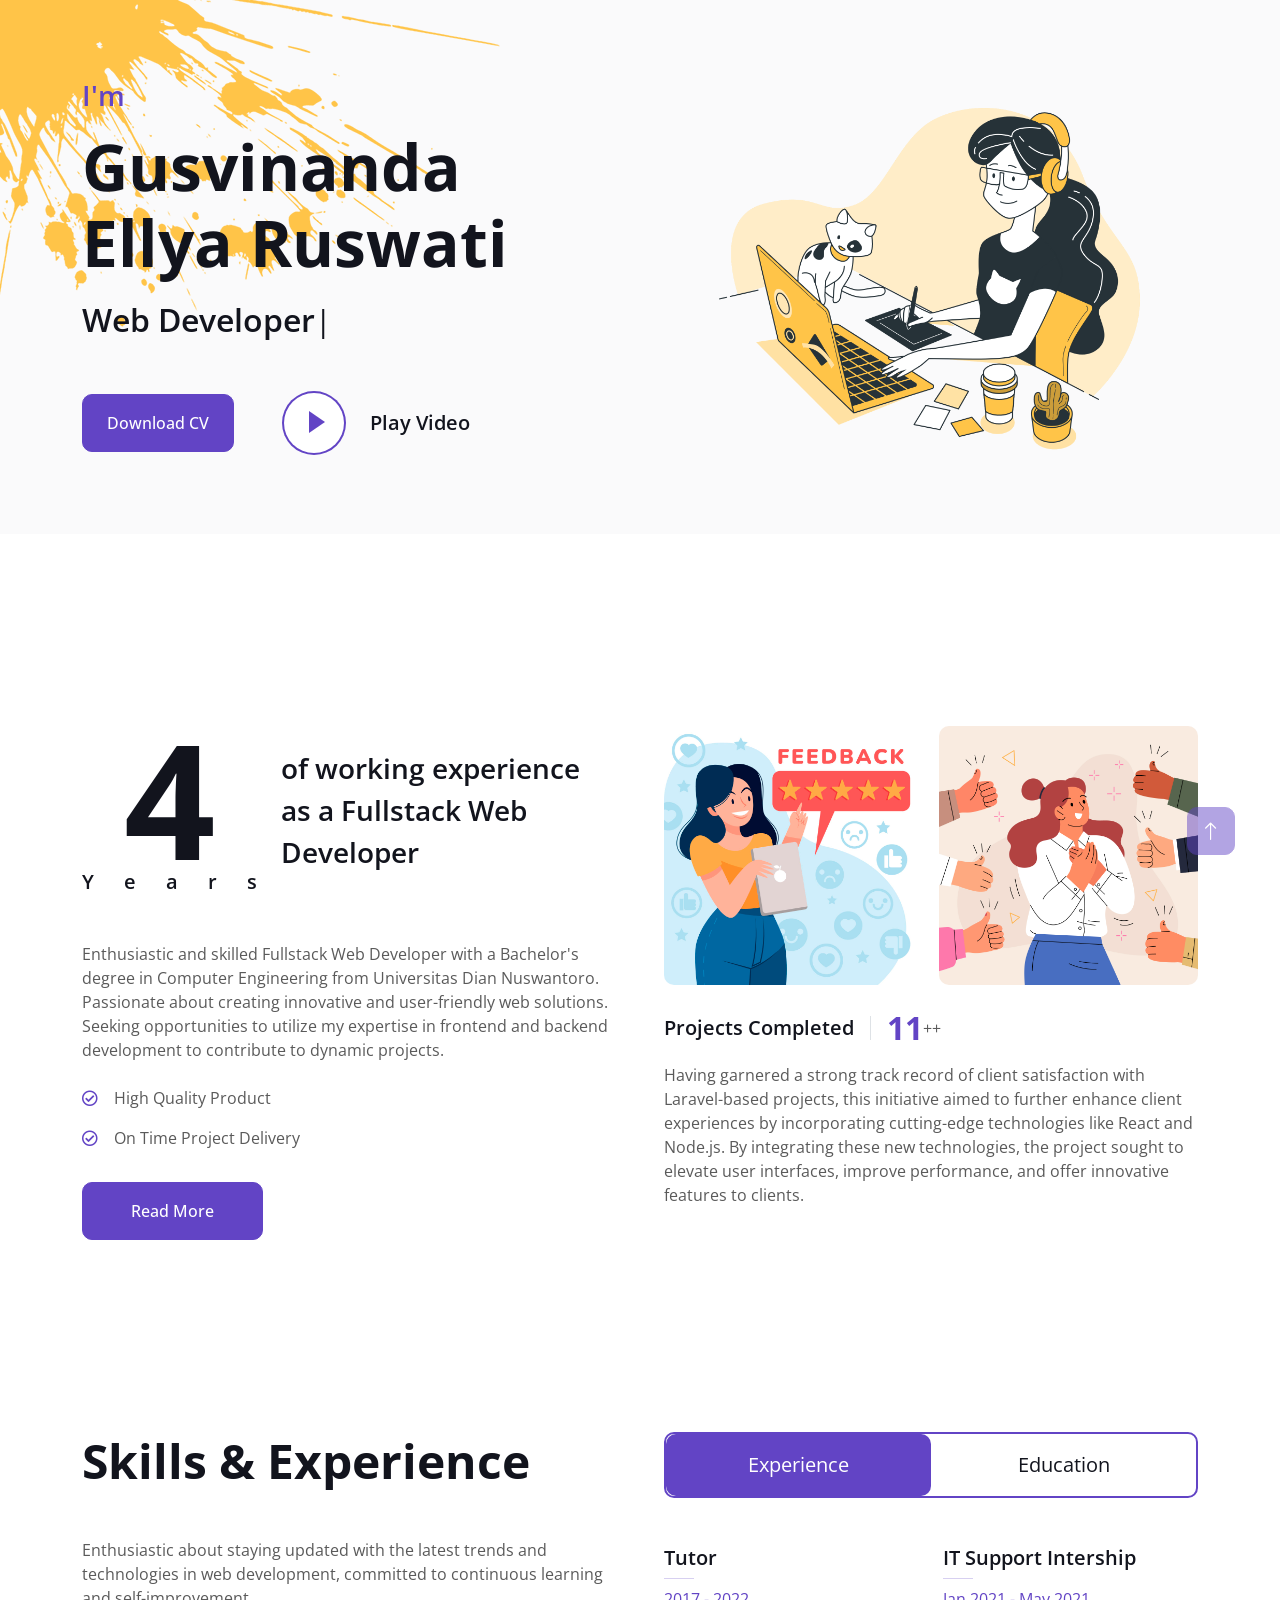
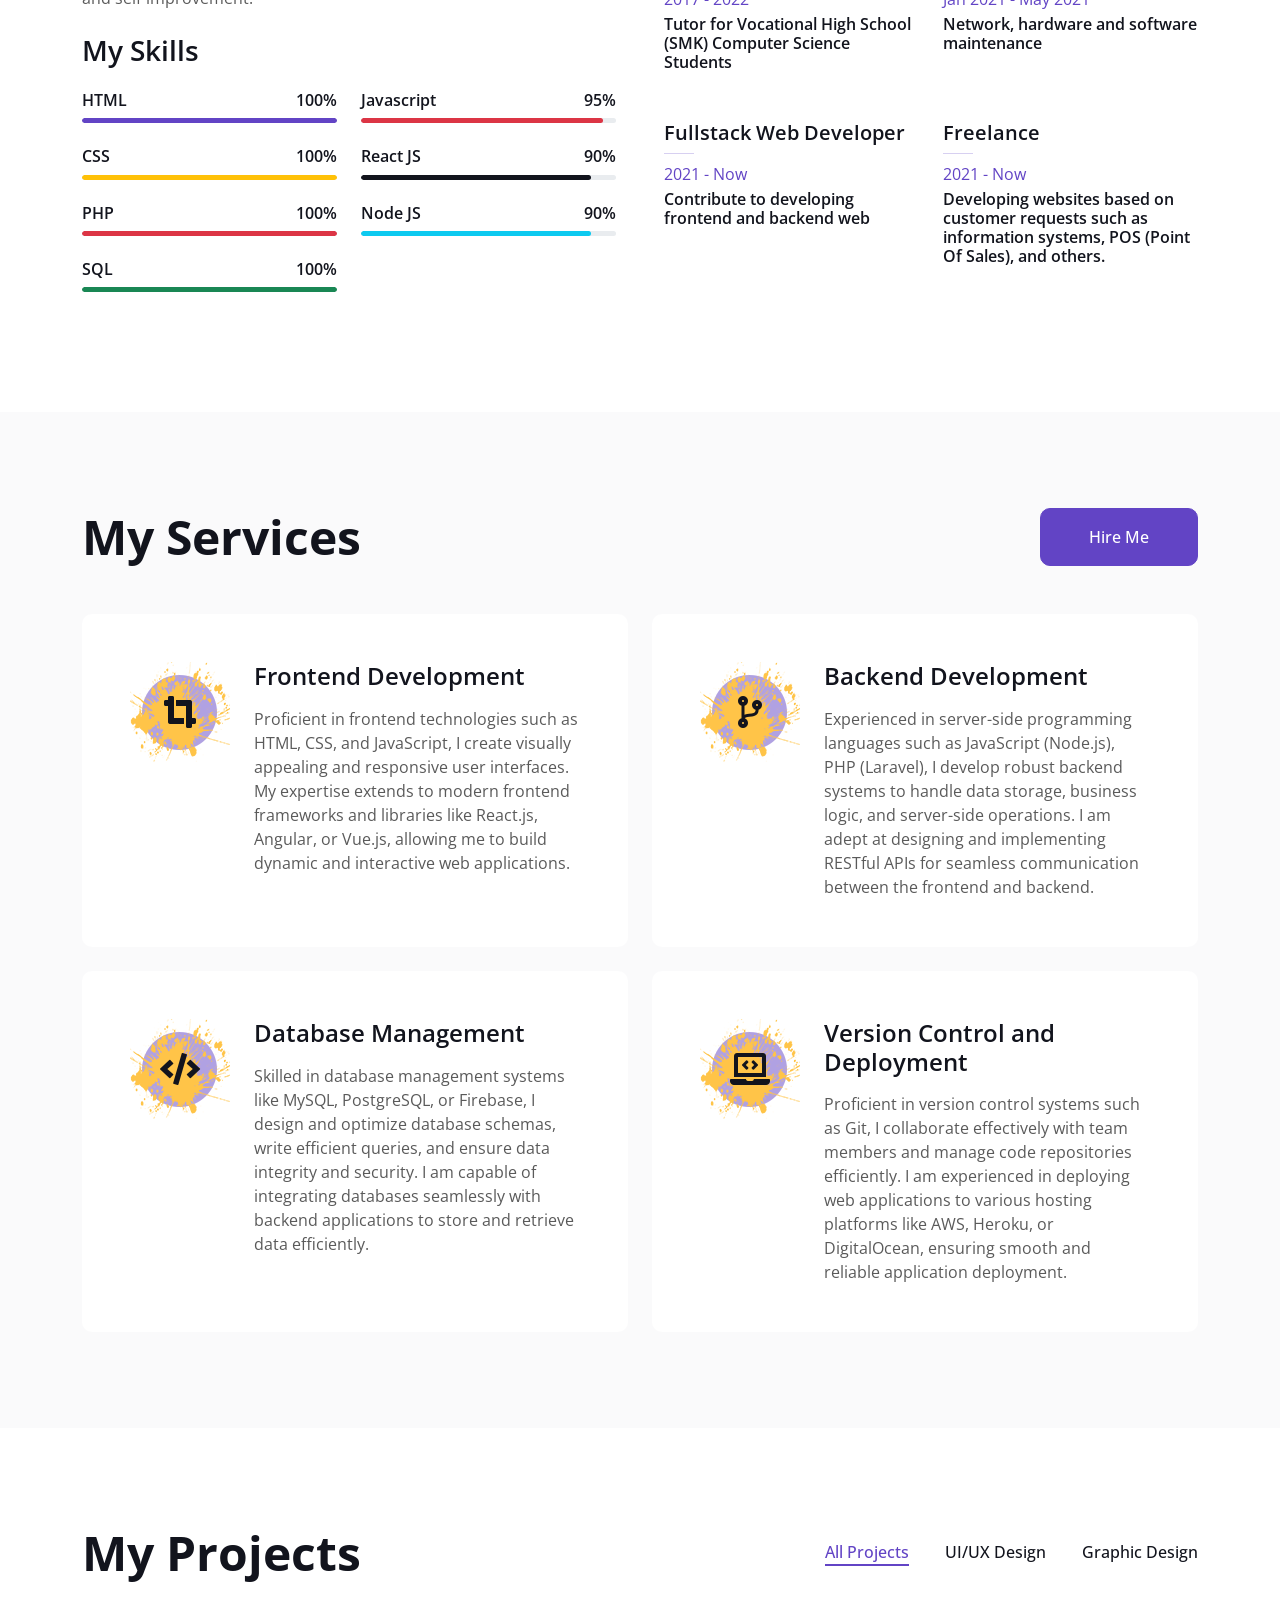
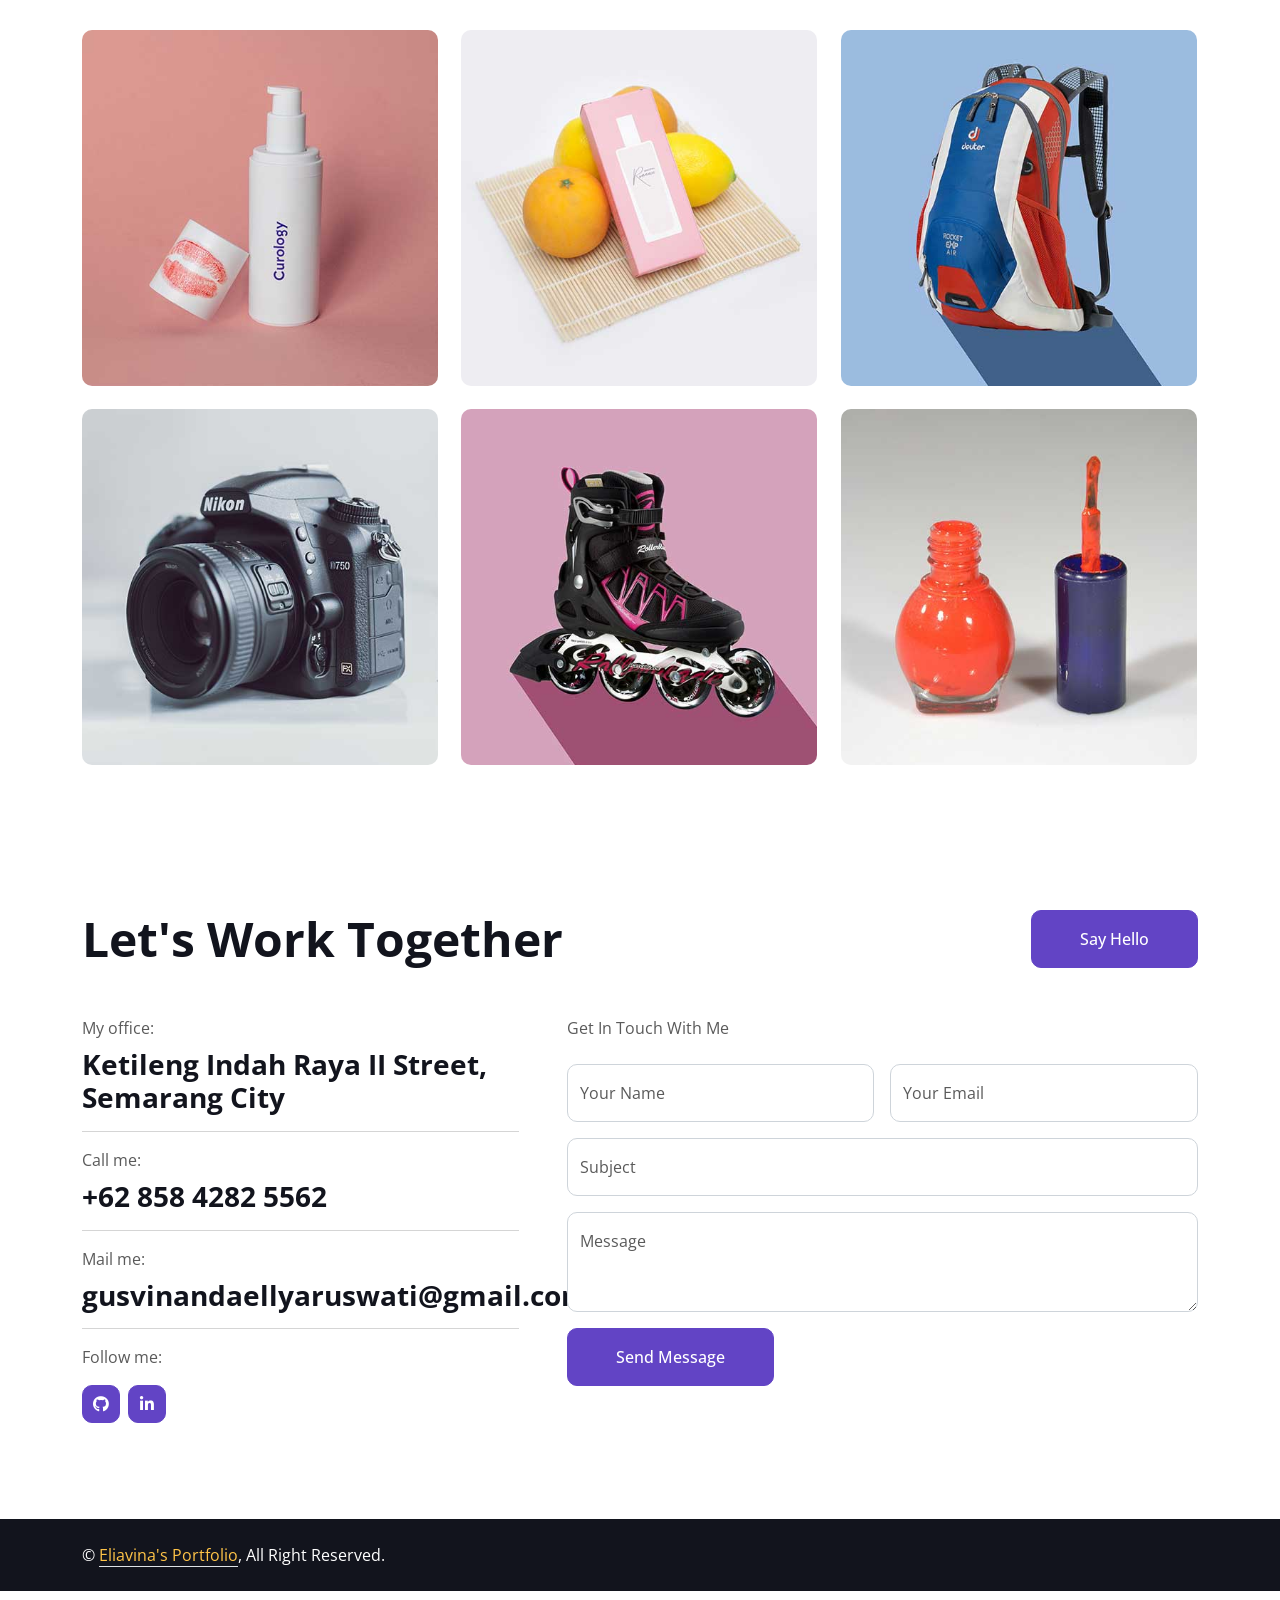
==== commit 75189bbe: "-" ====
--- a/index.html
+++ b/index.html
@@ -69,7 +69,6 @@
         </div>
     </nav>
     <!-- Navbar End -->
-
 
     <!-- Header Start -->
     <div class="container-fluid bg-light my-6 mt-0" id="home">
@@ -90,7 +89,7 @@
                     </div>
                 </div>
                 <div class="col-lg-6">
-                    <img class="img-fluid" style="min-height: 863px; min-width: 800px" src="img/profile-3.png" alt="">
+                    <img class="img-fluid" src="img/profile-3.png" alt="">
                 </div>
             </div>
         </div>
@@ -668,7 +667,7 @@
                         &copy; <a class="border-bottom text-secondary" href="#">Eliavina's Portfolio</a>, All Right Reserved.
                     </div>
                     <div class="col-md-6 text-center text-md-end">
-                        Designed By <a class="border-bottom text-secondary" href="https://htmlcodex.com">HTML Codex</a>
+<!--                        Designed By <a class="border-bottom text-secondary" href="https://htmlcodex.com">HTML Codex</a>-->
                     </div>
                 </div>
             </div>
--- a/css/style.css
+++ b/css/style.css
@@ -427,4 +427,6 @@
 
 .testimonial-carousel .owl-dot.active::after {
     background: var(--primary);
-}+}
+
+
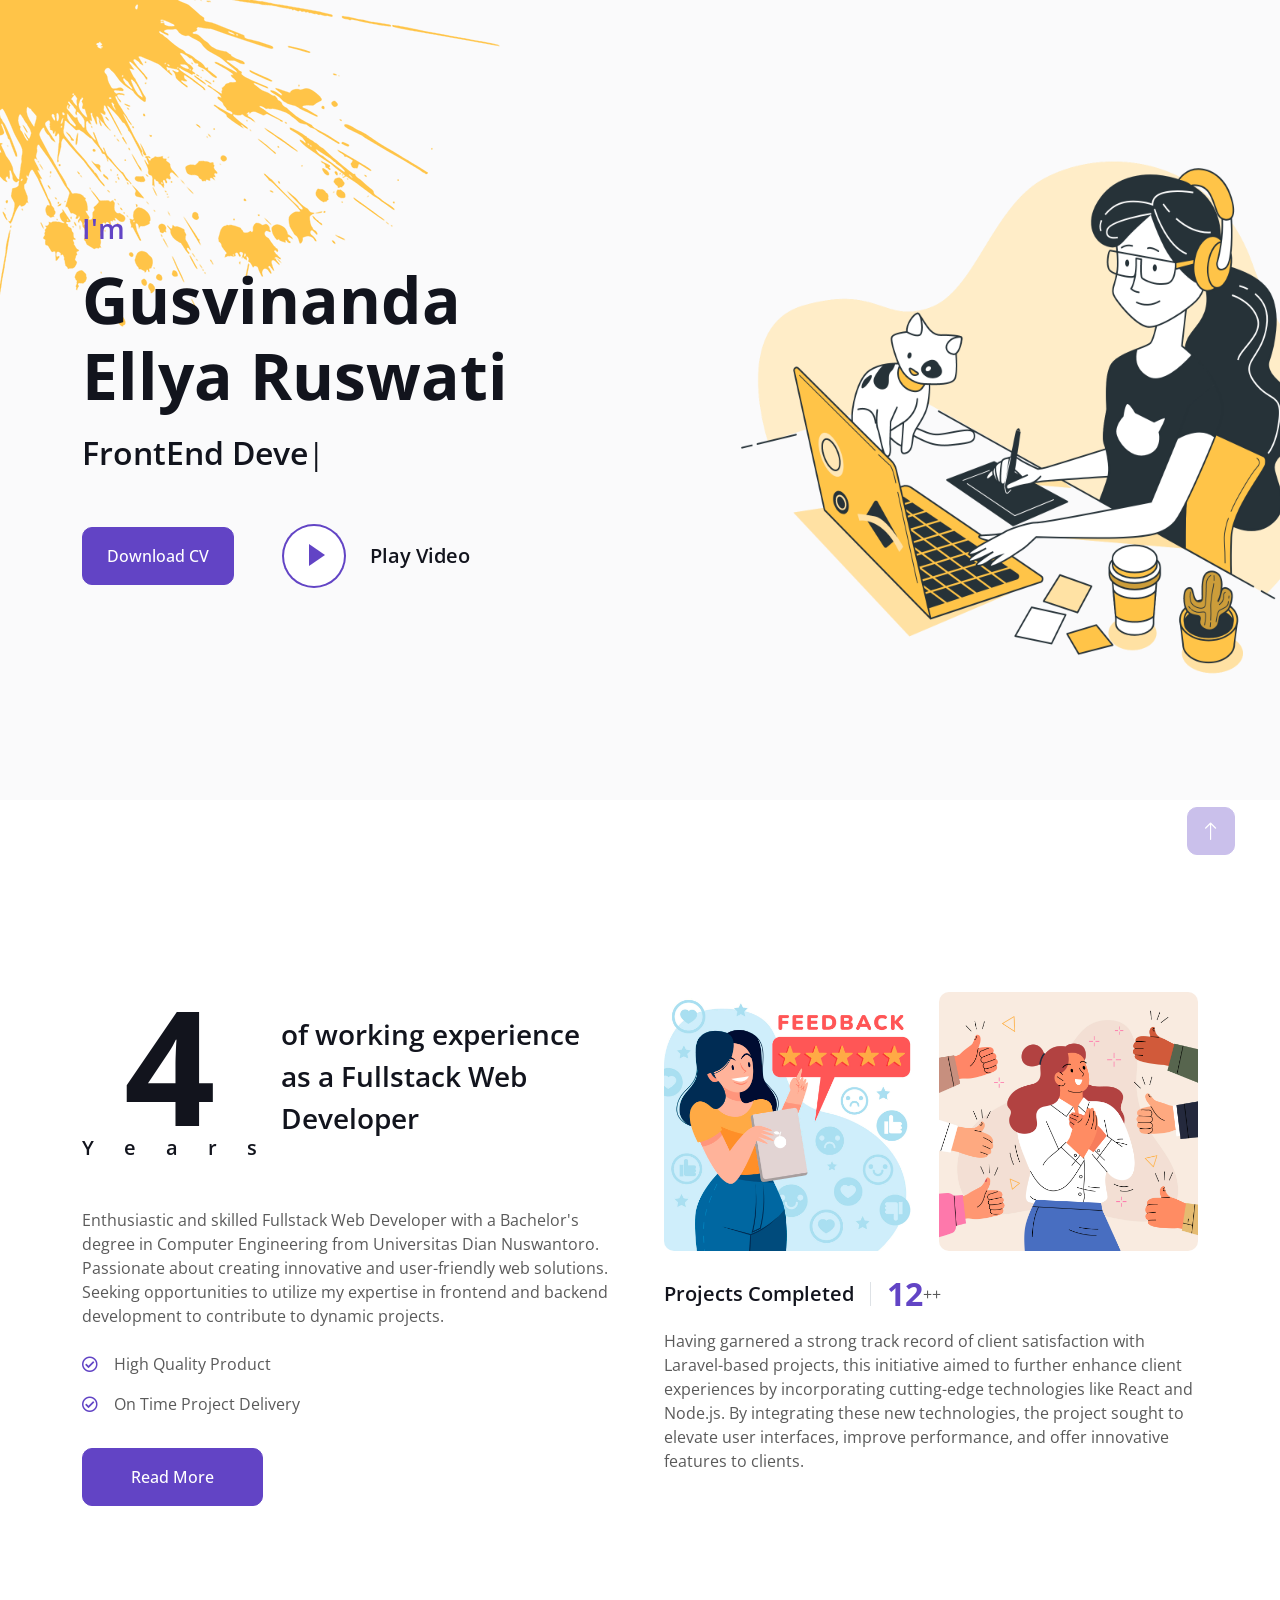
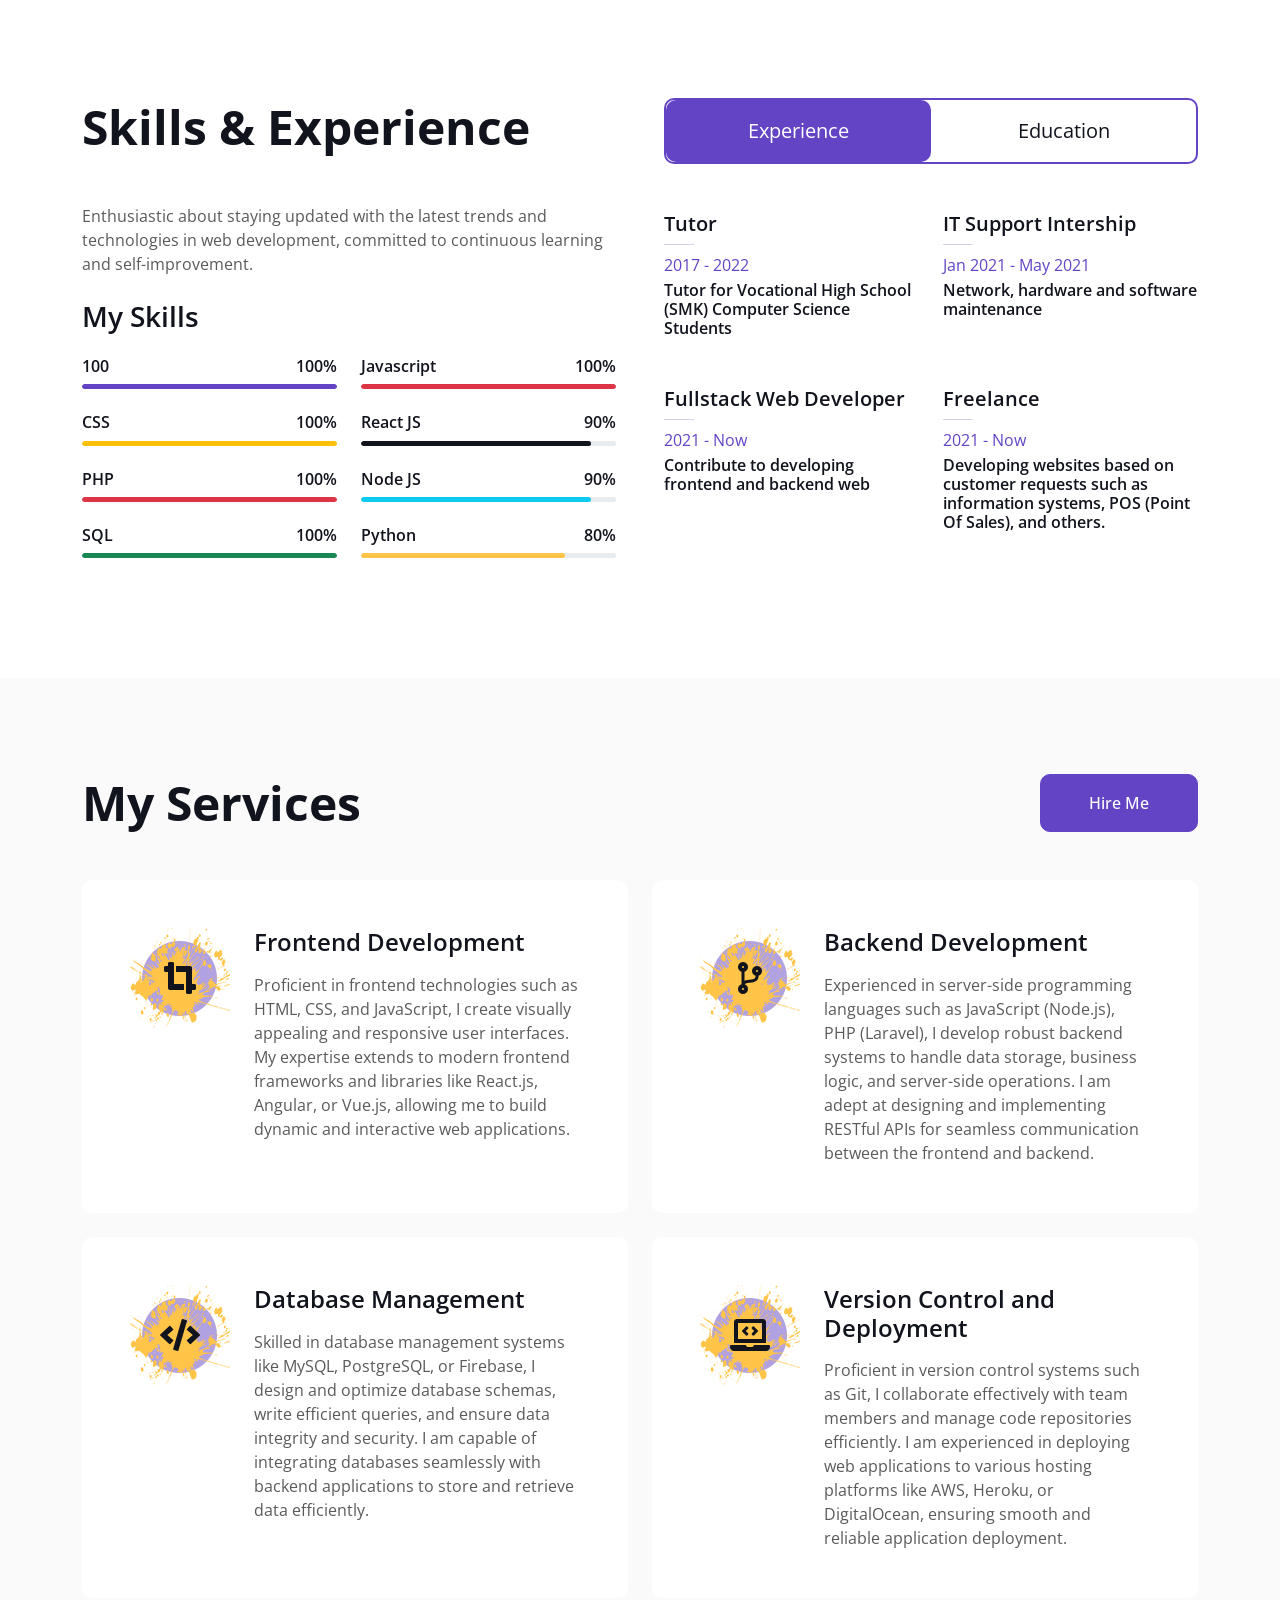
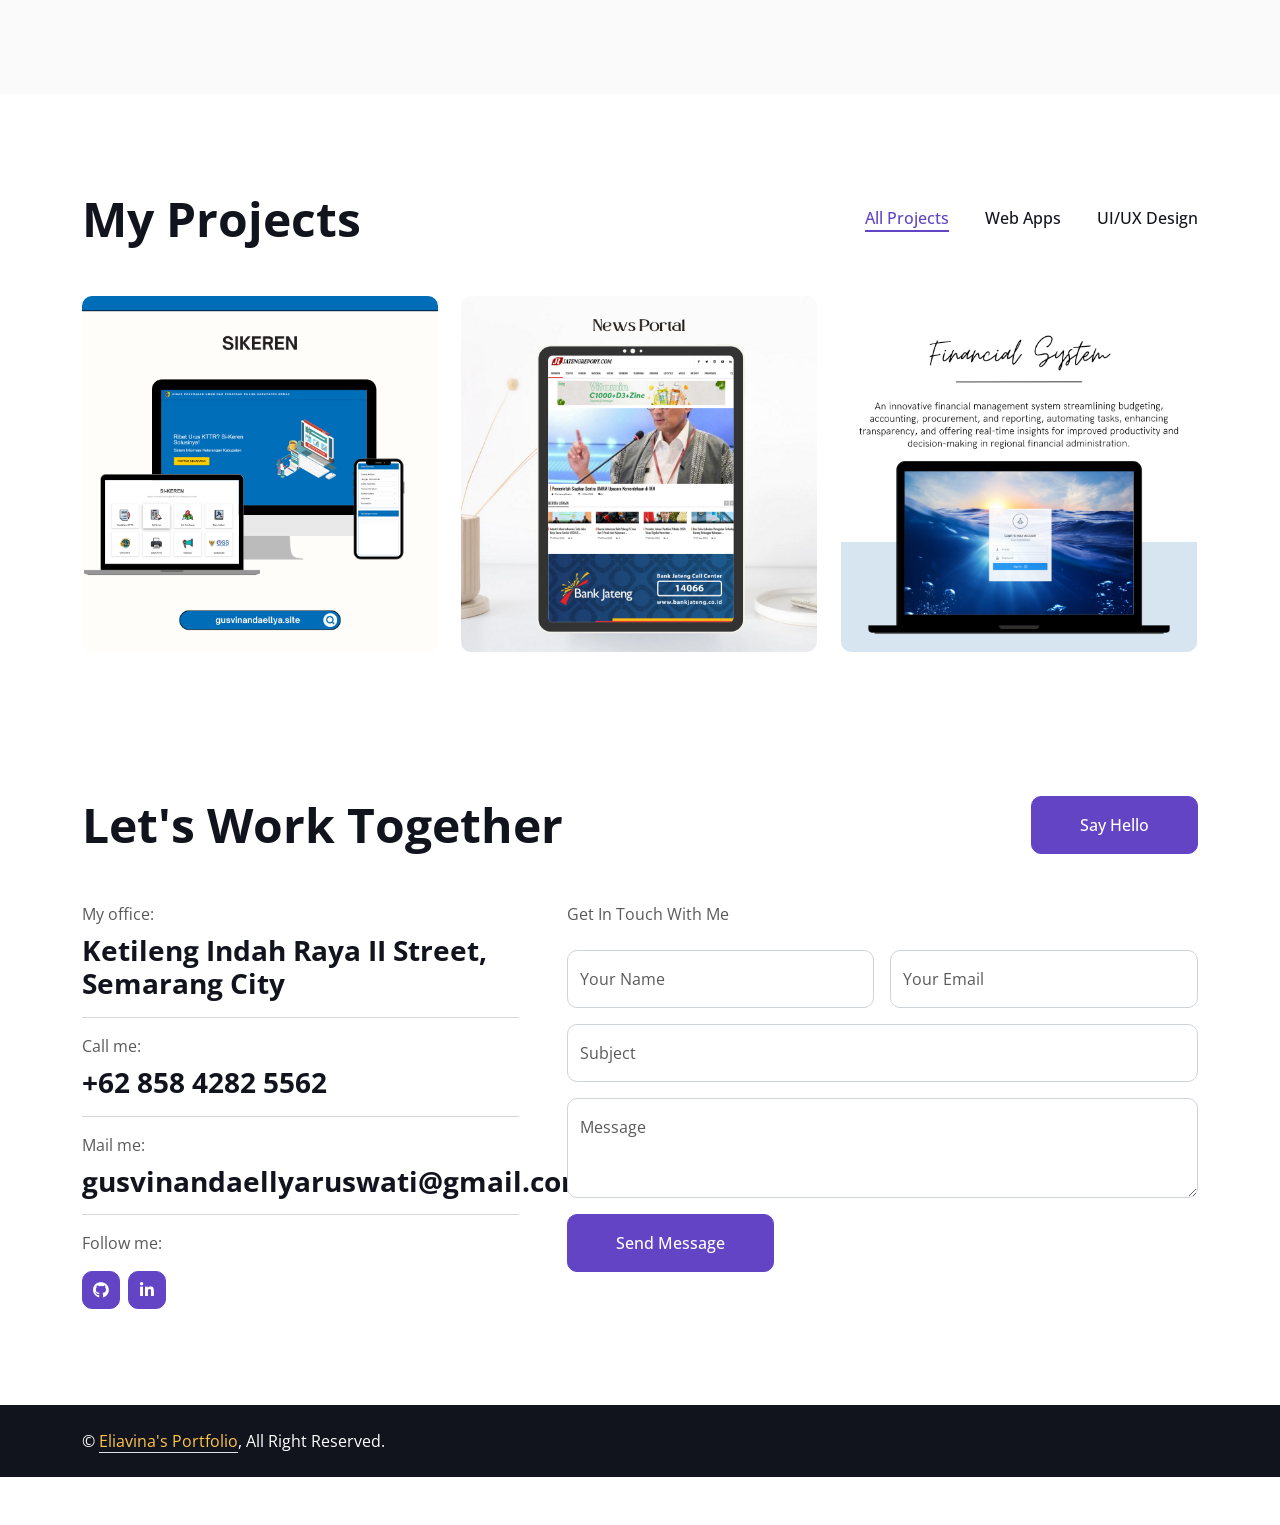
==== commit 8d096977: "up" ====
--- a/index.html
+++ b/index.html
@@ -30,6 +30,15 @@
 
     <!-- Template Stylesheet -->
     <link href="css/style.css" rel="stylesheet">
+
+    <style>
+        @media (max-width: 1024px) {
+            .profile-custom {
+                height: auto !important; /* Mengubah tinggi menjadi otomatis */
+                min-width: auto !important; /* Mengubah lebar minimum menjadi otomatis */
+            }
+        }
+    </style>
 </head>
 
 <body data-bs-spy="scroll" data-bs-target=".navbar" data-bs-offset="51">
@@ -78,7 +87,7 @@
                     <h3 class="text-primary mb-3">I'm</h3>
                     <h1 class="display-3 mb-3">Gusvinanda Ellya Ruswati</h1>
                     <h2 class="typed-text-output d-inline"></h2>
-                    <div class="typed-text d-none">Web Developer, Front End Developer, Back End Developer, Fullstack Web Developer</div>
+                    <div class="typed-text d-none">FrontEnd Developer, Backend Developer</div>
                     <div class="d-flex align-items-center pt-5">
                         <a href="" class="btn btn-primary py-3 px-4 me-5">Download CV</a>
                         <button type="button" class="btn-play" data-bs-toggle="modal"
@@ -89,7 +98,7 @@
                     </div>
                 </div>
                 <div class="col-lg-6">
-                    <img class="img-fluid" src="img/profile-3.png" alt="">
+                    <img class="img-fluid profile-custom" style="height: 800px;min-width: 750px" src="img/profile-3.png" alt="">
                 </div>
             </div>
         </div>
@@ -174,7 +183,7 @@
                         <div class="col-md-6">
                             <div class="skill mb-4">
                                 <div class="d-flex justify-content-between">
-                                    <h6 class="font-weight-bold">HTML</h6>
+                                    <h6 class="font-weight-bold">100</h6>
                                     <h6 class="font-weight-bold">100%</h6>
                                 </div>
                                 <div class="progress">
@@ -204,10 +213,10 @@
                             <div class="skill mb-4">
                                 <div class="d-flex justify-content-between">
                                     <h6 class="font-weight-bold">Javascript</h6>
-                                    <h6 class="font-weight-bold">95%</h6>
+                                    <h6 class="font-weight-bold">100%</h6>
                                 </div>
                                 <div class="progress">
-                                    <div class="progress-bar bg-danger" role="progressbar" aria-valuenow="95" aria-valuemin="0" aria-valuemax="100"></div>
+                                    <div class="progress-bar bg-danger" role="progressbar" aria-valuenow="100" aria-valuemin="0" aria-valuemax="100"></div>
                                 </div>
                             </div>
                             <div class="skill mb-4">
@@ -237,6 +246,17 @@
                                 </div>
                                 <div class="progress">
                                     <div class="progress-bar bg-success" role="progressbar" aria-valuenow="100" aria-valuemin="0" aria-valuemax="100"></div>
+                                </div>
+                            </div>
+                        </div>
+                        <div class="col-md-6">
+                            <div class="skill mb-4">
+                                <div class="d-flex justify-content-between">
+                                    <h6 class="font-weight-bold">Python</h6>
+                                    <h6 class="font-weight-bold">80%</h6>
+                                </div>
+                                <div class="progress">
+                                    <div class="progress-bar bg-secondary" role="progressbar" aria-valuenow="80" aria-valuemin="0" aria-valuemax="80"></div>
                                 </div>
                             </div>
                         </div>
@@ -392,66 +412,66 @@
                 <div class="col-lg-6 text-lg-end">
                     <ul class="list-inline mx-n3 mb-0" id="portfolio-flters">
                         <li class="mx-3 active" data-filter="*">All Projects</li>
-                        <li class="mx-3" data-filter=".first">UI/UX Design</li>
-                        <li class="mx-3" data-filter=".second">Graphic Design</li>
+                        <li class="mx-3" data-filter=".first">Web Apps</li>
+                        <li class="mx-3" data-filter=".second">UI/UX Design</li>
                     </ul>
                 </div>
             </div>
             <div class="row g-4 portfolio-container wow fadeInUp" data-wow-delay="0.1s">
                 <div class="col-lg-4 col-md-6 portfolio-item first">
                     <div class="portfolio-img rounded overflow-hidden">
-                        <img class="img-fluid" src="img/project-1.jpg" alt="">
+                        <img class="img-fluid" src="img/project-sikeren.png" alt="">
                         <div class="portfolio-btn">
-                            <a class="btn btn-lg-square btn-outline-secondary border-2 mx-1" href="img/project-1.jpg" data-lightbox="portfolio"><i class="fa fa-eye"></i></a>
-                            <a class="btn btn-lg-square btn-outline-secondary border-2 mx-1" href=""><i class="fa fa-link"></i></a>
-                        </div>
-                    </div>
-                </div>
-                <div class="col-lg-4 col-md-6 portfolio-item second">
-                    <div class="portfolio-img rounded overflow-hidden">
-                        <img class="img-fluid" src="img/project-2.jpg" alt="">
-                        <div class="portfolio-btn">
-                            <a class="btn btn-lg-square btn-outline-secondary border-2 mx-1" href="img/project-2.jpg" data-lightbox="portfolio"><i class="fa fa-eye"></i></a>
+                            <a class="btn btn-lg-square btn-outline-secondary border-2 mx-1" href="img/project-sikeren.png" data-lightbox="portfolio"><i class="fa fa-eye"></i></a>
                             <a class="btn btn-lg-square btn-outline-secondary border-2 mx-1" href=""><i class="fa fa-link"></i></a>
                         </div>
                     </div>
                 </div>
                 <div class="col-lg-4 col-md-6 portfolio-item first">
                     <div class="portfolio-img rounded overflow-hidden">
-                        <img class="img-fluid" src="img/project-3.jpg" alt="">
+                        <img class="img-fluid" src="img/project-jatengreport.png" alt="">
                         <div class="portfolio-btn">
-                            <a class="btn btn-lg-square btn-outline-secondary border-2 mx-1" href="img/project-3.jpg" data-lightbox="portfolio"><i class="fa fa-eye"></i></a>
-                            <a class="btn btn-lg-square btn-outline-secondary border-2 mx-1" href=""><i class="fa fa-link"></i></a>
-                        </div>
-                    </div>
-                </div>
-                <div class="col-lg-4 col-md-6 portfolio-item second">
-                    <div class="portfolio-img rounded overflow-hidden">
-                        <img class="img-fluid" src="img/project-4.jpg" alt="">
-                        <div class="portfolio-btn">
-                            <a class="btn btn-lg-square btn-outline-secondary border-2 mx-1" href="img/project-4.jpg" data-lightbox="portfolio"><i class="fa fa-eye"></i></a>
+                            <a class="btn btn-lg-square btn-outline-secondary border-2 mx-1" href="img/project-jatengreport.png" data-lightbox="portfolio"><i class="fa fa-eye"></i></a>
                             <a class="btn btn-lg-square btn-outline-secondary border-2 mx-1" href=""><i class="fa fa-link"></i></a>
                         </div>
                     </div>
                 </div>
                 <div class="col-lg-4 col-md-6 portfolio-item first">
                     <div class="portfolio-img rounded overflow-hidden">
-                        <img class="img-fluid" src="img/project-5.jpg" alt="">
+                        <img class="img-fluid" src="img/project-financial.png" alt="">
                         <div class="portfolio-btn">
-                            <a class="btn btn-lg-square btn-outline-secondary border-2 mx-1" href="img/project-5.jpg" data-lightbox="portfolio"><i class="fa fa-eye"></i></a>
+                            <a class="btn btn-lg-square btn-outline-secondary border-2 mx-1" href="img/project-financial.png" data-lightbox="portfolio"><i class="fa fa-eye"></i></a>
                             <a class="btn btn-lg-square btn-outline-secondary border-2 mx-1" href=""><i class="fa fa-link"></i></a>
                         </div>
                     </div>
                 </div>
-                <div class="col-lg-4 col-md-6 portfolio-item second">
-                    <div class="portfolio-img rounded overflow-hidden">
-                        <img class="img-fluid" src="img/project-6.jpg" alt="">
-                        <div class="portfolio-btn">
-                            <a class="btn btn-lg-square btn-outline-secondary border-2 mx-1" href="img/project-6.jpg" data-lightbox="portfolio"><i class="fa fa-eye"></i></a>
-                            <a class="btn btn-lg-square btn-outline-secondary border-2 mx-1" href=""><i class="fa fa-link"></i></a>
-                        </div>
-                    </div>
-                </div>
+<!--                <div class="col-lg-4 col-md-6 portfolio-item second">-->
+<!--                    <div class="portfolio-img rounded overflow-hidden">-->
+<!--                        <img class="img-fluid" src="img/project-4.jpg" alt="">-->
+<!--                        <div class="portfolio-btn">-->
+<!--                            <a class="btn btn-lg-square btn-outline-secondary border-2 mx-1" href="img/project-4.jpg" data-lightbox="portfolio"><i class="fa fa-eye"></i></a>-->
+<!--                            <a class="btn btn-lg-square btn-outline-secondary border-2 mx-1" href=""><i class="fa fa-link"></i></a>-->
+<!--                        </div>-->
+<!--                    </div>-->
+<!--                </div>-->
+<!--                <div class="col-lg-4 col-md-6 portfolio-item first">-->
+<!--                    <div class="portfolio-img rounded overflow-hidden">-->
+<!--                        <img class="img-fluid" src="img/project-5.jpg" alt="">-->
+<!--                        <div class="portfolio-btn">-->
+<!--                            <a class="btn btn-lg-square btn-outline-secondary border-2 mx-1" href="img/project-5.jpg" data-lightbox="portfolio"><i class="fa fa-eye"></i></a>-->
+<!--                            <a class="btn btn-lg-square btn-outline-secondary border-2 mx-1" href=""><i class="fa fa-link"></i></a>-->
+<!--                        </div>-->
+<!--                    </div>-->
+<!--                </div>-->
+<!--                <div class="col-lg-4 col-md-6 portfolio-item second">-->
+<!--                    <div class="portfolio-img rounded overflow-hidden">-->
+<!--                        <img class="img-fluid" src="img/project-6.jpg" alt="">-->
+<!--                        <div class="portfolio-btn">-->
+<!--                            <a class="btn btn-lg-square btn-outline-secondary border-2 mx-1" href="img/project-6.jpg" data-lightbox="portfolio"><i class="fa fa-eye"></i></a>-->
+<!--                            <a class="btn btn-lg-square btn-outline-secondary border-2 mx-1" href=""><i class="fa fa-link"></i></a>-->
+<!--                        </div>-->
+<!--                    </div>-->
+<!--                </div>-->
             </div>
         </div>
     </div>
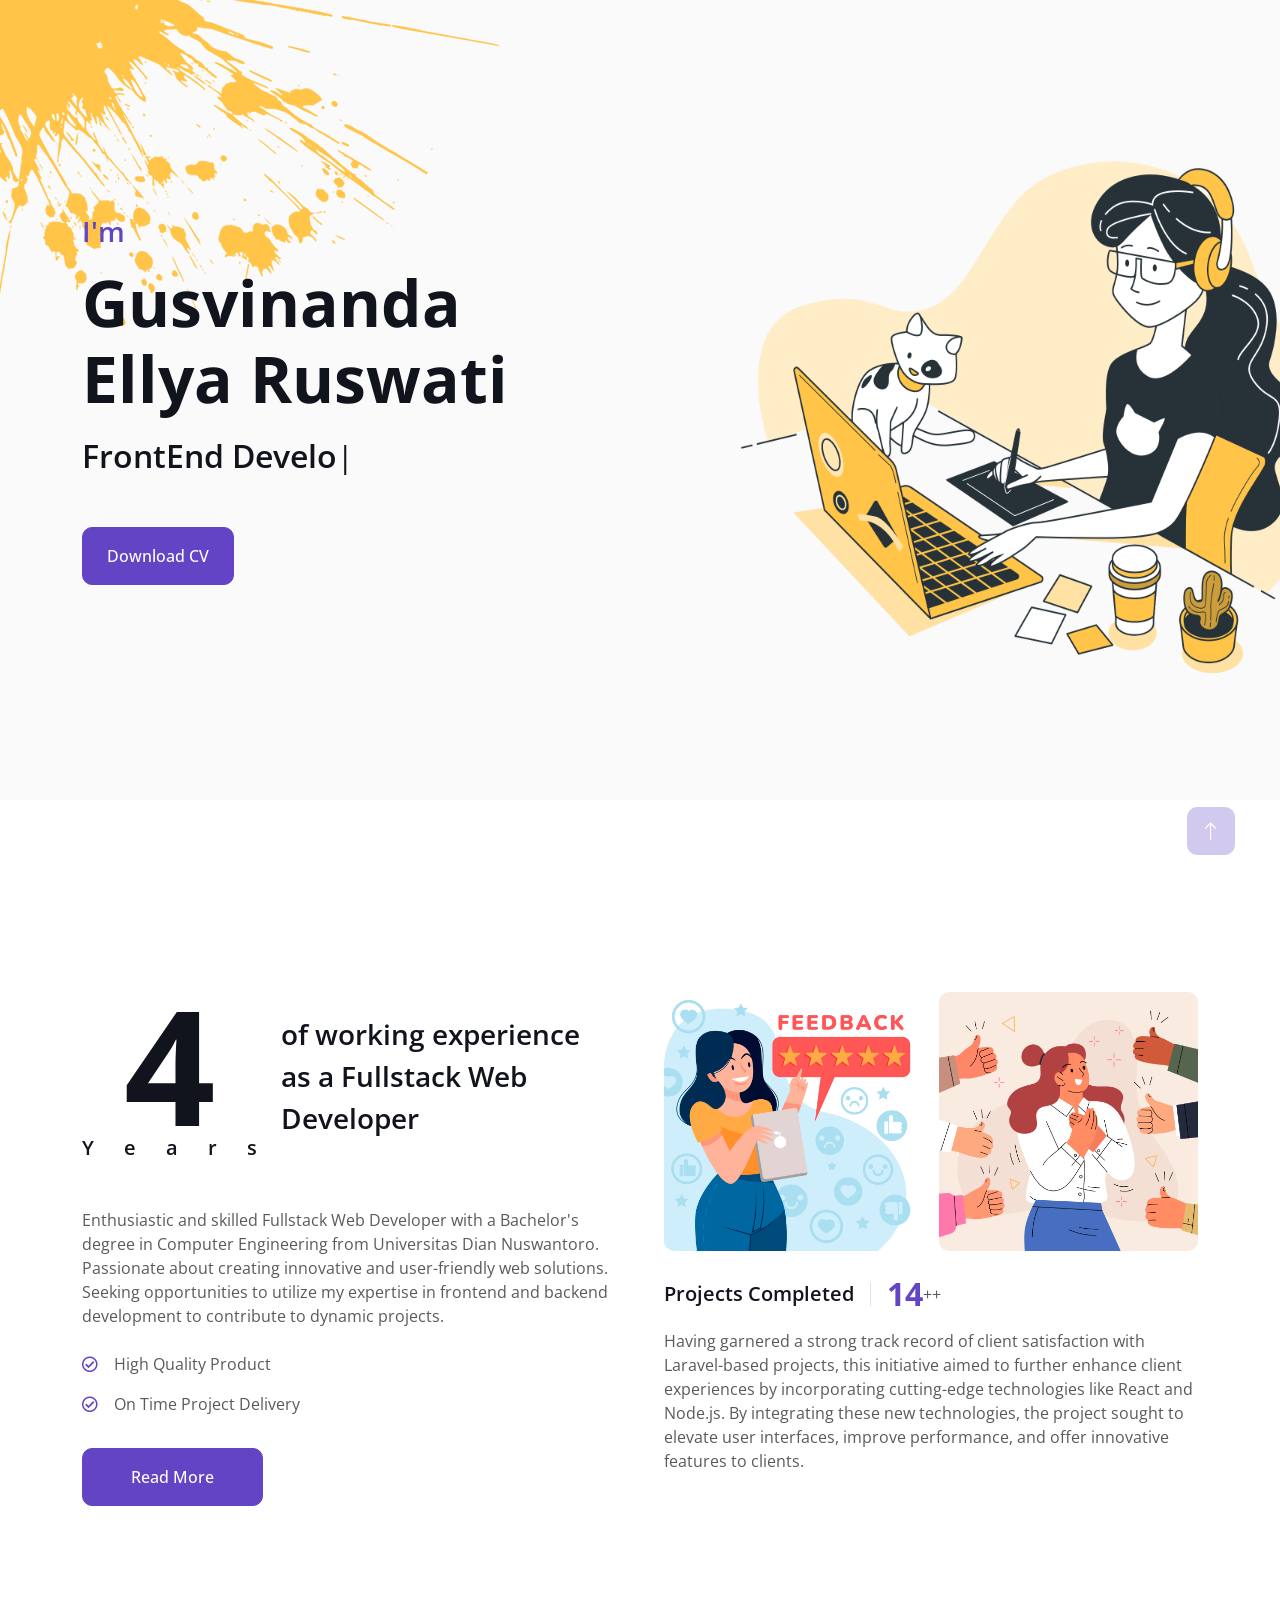
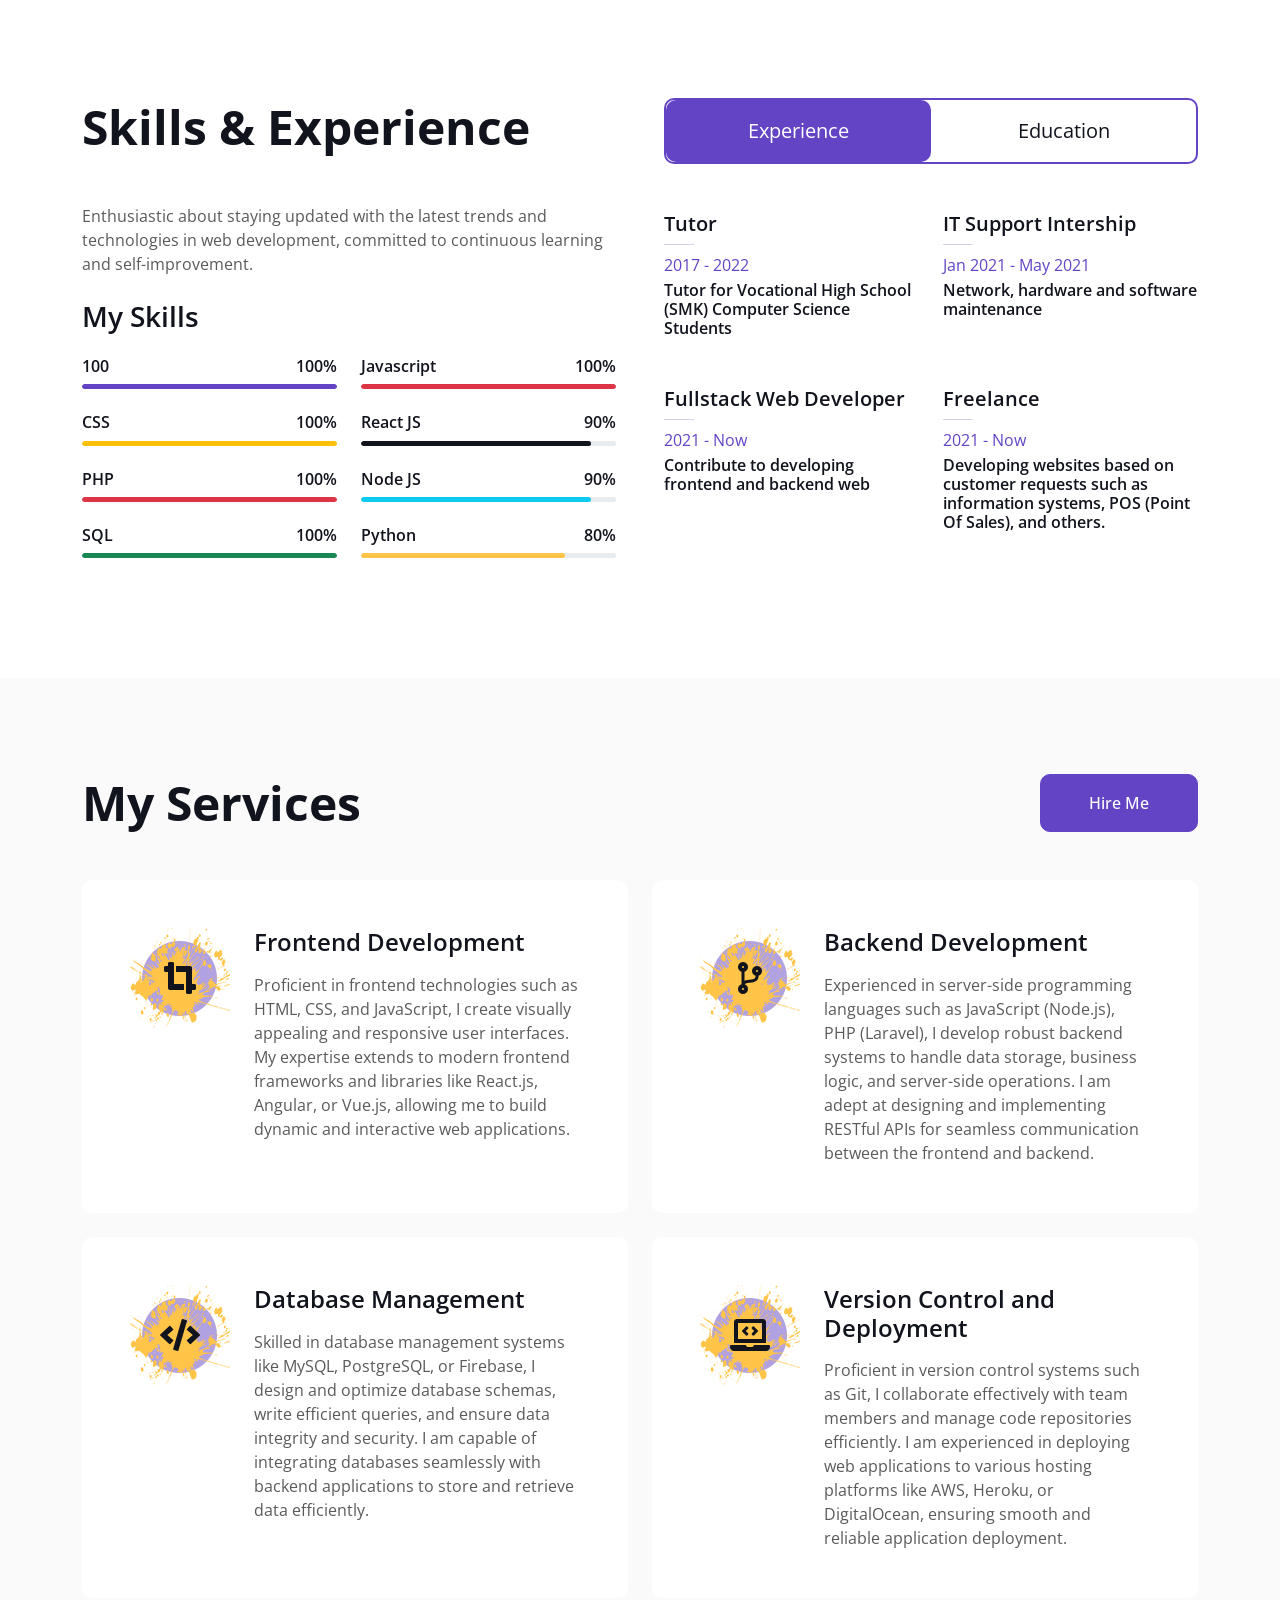
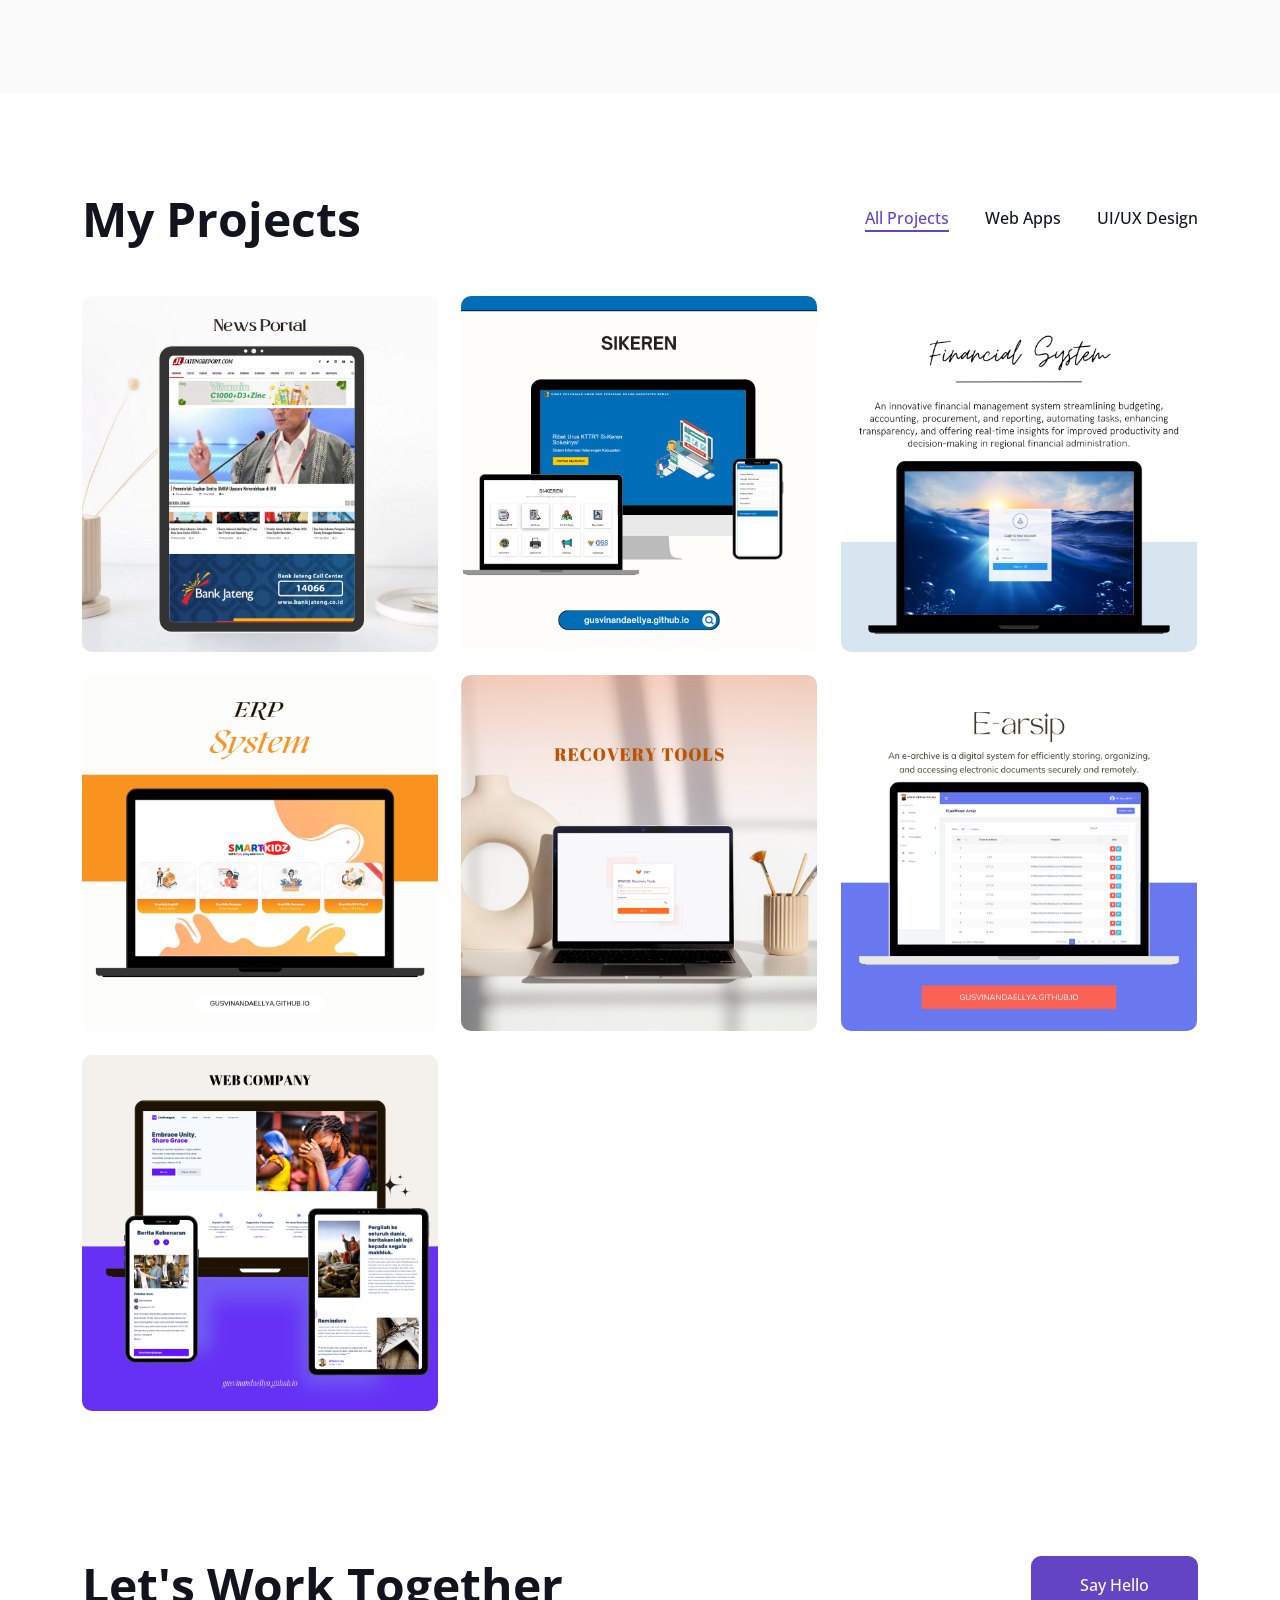
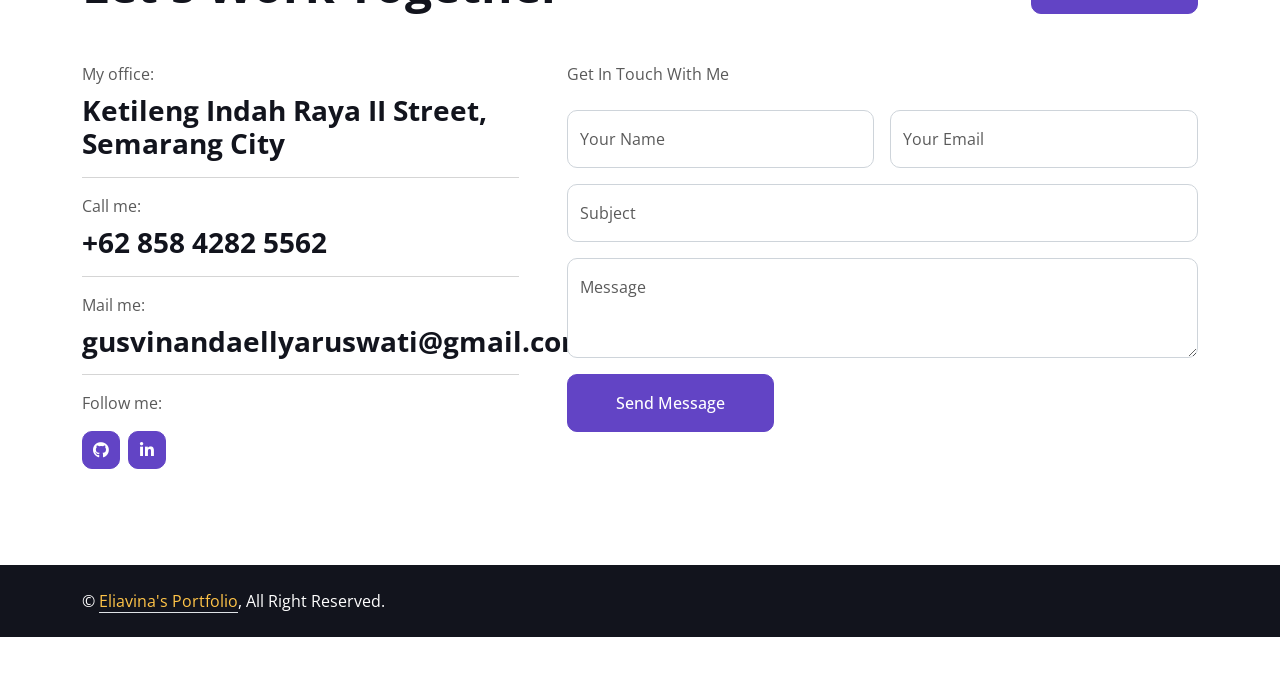
==== commit 1f7637dd: "up" ====
--- a/index.html
+++ b/index.html
@@ -89,12 +89,12 @@
                     <h2 class="typed-text-output d-inline"></h2>
                     <div class="typed-text d-none">FrontEnd Developer, Backend Developer</div>
                     <div class="d-flex align-items-center pt-5">
-                        <a href="" class="btn btn-primary py-3 px-4 me-5">Download CV</a>
-                        <button type="button" class="btn-play" data-bs-toggle="modal"
-                            data-src="https://www.youtube.com/embed/DWRcNpR6Kdc" data-bs-target="#videoModal">
-                            <span></span>
-                        </button>
-                        <h5 class="ms-4 mb-0 d-none d-sm-block">Play Video</h5>
+                        <a href="https://drive.google.com/file/d/1cm0koCdz8wwGNmcoPdIp2jD_qiBcBdNV/view?usp=drive_link" class="btn btn-primary py-3 px-4 me-5" target="_blank">Download CV</a>
+<!--                        <button type="button" class="btn-play" data-bs-toggle="modal"-->
+<!--                            data-src="https://www.youtube.com/embed/DWRcNpR6Kdc" data-bs-target="#videoModal">-->
+<!--                            <span></span>-->
+<!--                        </button>-->
+<!--                        <h5 class="ms-4 mb-0 d-none d-sm-block">Play Video</h5>-->
                     </div>
                 </div>
                 <div class="col-lg-6">
@@ -420,18 +420,18 @@
             <div class="row g-4 portfolio-container wow fadeInUp" data-wow-delay="0.1s">
                 <div class="col-lg-4 col-md-6 portfolio-item first">
                     <div class="portfolio-img rounded overflow-hidden">
+                        <img class="img-fluid" src="img/project-jatengreport.png" alt="">
+                        <div class="portfolio-btn">
+                            <a class="btn btn-lg-square btn-outline-secondary border-2 mx-1" href="img/project-jatengreport.png" data-lightbox="portfolio"><i class="fa fa-eye"></i></a>
+                            <a class="btn btn-lg-square btn-outline-secondary border-2 mx-1" href=""><i class="fa fa-link"></i></a>
+                        </div>
+                    </div>
+                </div>
+                <div class="col-lg-4 col-md-6 portfolio-item first">
+                    <div class="portfolio-img rounded overflow-hidden">
                         <img class="img-fluid" src="img/project-sikeren.png" alt="">
                         <div class="portfolio-btn">
                             <a class="btn btn-lg-square btn-outline-secondary border-2 mx-1" href="img/project-sikeren.png" data-lightbox="portfolio"><i class="fa fa-eye"></i></a>
-                            <a class="btn btn-lg-square btn-outline-secondary border-2 mx-1" href=""><i class="fa fa-link"></i></a>
-                        </div>
-                    </div>
-                </div>
-                <div class="col-lg-4 col-md-6 portfolio-item first">
-                    <div class="portfolio-img rounded overflow-hidden">
-                        <img class="img-fluid" src="img/project-jatengreport.png" alt="">
-                        <div class="portfolio-btn">
-                            <a class="btn btn-lg-square btn-outline-secondary border-2 mx-1" href="img/project-jatengreport.png" data-lightbox="portfolio"><i class="fa fa-eye"></i></a>
                             <a class="btn btn-lg-square btn-outline-secondary border-2 mx-1" href=""><i class="fa fa-link"></i></a>
                         </div>
                     </div>
@@ -445,33 +445,42 @@
                         </div>
                     </div>
                 </div>
-<!--                <div class="col-lg-4 col-md-6 portfolio-item second">-->
-<!--                    <div class="portfolio-img rounded overflow-hidden">-->
-<!--                        <img class="img-fluid" src="img/project-4.jpg" alt="">-->
-<!--                        <div class="portfolio-btn">-->
-<!--                            <a class="btn btn-lg-square btn-outline-secondary border-2 mx-1" href="img/project-4.jpg" data-lightbox="portfolio"><i class="fa fa-eye"></i></a>-->
-<!--                            <a class="btn btn-lg-square btn-outline-secondary border-2 mx-1" href=""><i class="fa fa-link"></i></a>-->
-<!--                        </div>-->
-<!--                    </div>-->
-<!--                </div>-->
-<!--                <div class="col-lg-4 col-md-6 portfolio-item first">-->
-<!--                    <div class="portfolio-img rounded overflow-hidden">-->
-<!--                        <img class="img-fluid" src="img/project-5.jpg" alt="">-->
-<!--                        <div class="portfolio-btn">-->
-<!--                            <a class="btn btn-lg-square btn-outline-secondary border-2 mx-1" href="img/project-5.jpg" data-lightbox="portfolio"><i class="fa fa-eye"></i></a>-->
-<!--                            <a class="btn btn-lg-square btn-outline-secondary border-2 mx-1" href=""><i class="fa fa-link"></i></a>-->
-<!--                        </div>-->
-<!--                    </div>-->
-<!--                </div>-->
-<!--                <div class="col-lg-4 col-md-6 portfolio-item second">-->
-<!--                    <div class="portfolio-img rounded overflow-hidden">-->
-<!--                        <img class="img-fluid" src="img/project-6.jpg" alt="">-->
-<!--                        <div class="portfolio-btn">-->
-<!--                            <a class="btn btn-lg-square btn-outline-secondary border-2 mx-1" href="img/project-6.jpg" data-lightbox="portfolio"><i class="fa fa-eye"></i></a>-->
-<!--                            <a class="btn btn-lg-square btn-outline-secondary border-2 mx-1" href=""><i class="fa fa-link"></i></a>-->
-<!--                        </div>-->
-<!--                    </div>-->
-<!--                </div>-->
+                <div class="col-lg-4 col-md-6 portfolio-item first">
+                    <div class="portfolio-img rounded overflow-hidden">
+                        <img class="img-fluid" src="img/project-erp.png" alt="">
+                        <div class="portfolio-btn">
+                            <a class="btn btn-lg-square btn-outline-secondary border-2 mx-1" href="img/project-erp.png" data-lightbox="portfolio"><i class="fa fa-eye"></i></a>
+                            <a class="btn btn-lg-square btn-outline-secondary border-2 mx-1" href=""><i class="fa fa-link"></i></a>
+                        </div>
+                    </div>
+                </div>
+                <div class="col-lg-4 col-md-6 portfolio-item first">
+                    <div class="portfolio-img rounded overflow-hidden">
+                        <img class="img-fluid" src="img/project-drt.png" alt="">
+                        <div class="portfolio-btn">
+                            <a class="btn btn-lg-square btn-outline-secondary border-2 mx-1" href="img/project-drt.png" data-lightbox="portfolio"><i class="fa fa-eye"></i></a>
+                            <a class="btn btn-lg-square btn-outline-secondary border-2 mx-1" href=""><i class="fa fa-link"></i></a>
+                        </div>
+                    </div>
+                </div>
+                <div class="col-lg-4 col-md-6 portfolio-item first">
+                    <div class="portfolio-img rounded overflow-hidden">
+                        <img class="img-fluid" src="img/project-arsip.png" alt="">
+                        <div class="portfolio-btn">
+                            <a class="btn btn-lg-square btn-outline-secondary border-2 mx-1" href="img/project-arsip.png" data-lightbox="portfolio"><i class="fa fa-eye"></i></a>
+                            <a class="btn btn-lg-square btn-outline-secondary border-2 mx-1" href=""><i class="fa fa-link"></i></a>
+                        </div>
+                    </div>
+                </div>
+                <div class="col-lg-4 col-md-6 portfolio-item first">
+                    <div class="portfolio-img rounded overflow-hidden">
+                        <img class="img-fluid" src="img/project-company.png" alt="">
+                        <div class="portfolio-btn">
+                            <a class="btn btn-lg-square btn-outline-secondary border-2 mx-1" href="img/project-company.png" data-lightbox="portfolio"><i class="fa fa-eye"></i></a>
+                            <a class="btn btn-lg-square btn-outline-secondary border-2 mx-1" href=""><i class="fa fa-link"></i></a>
+                        </div>
+                    </div>
+                </div>
             </div>
         </div>
     </div>
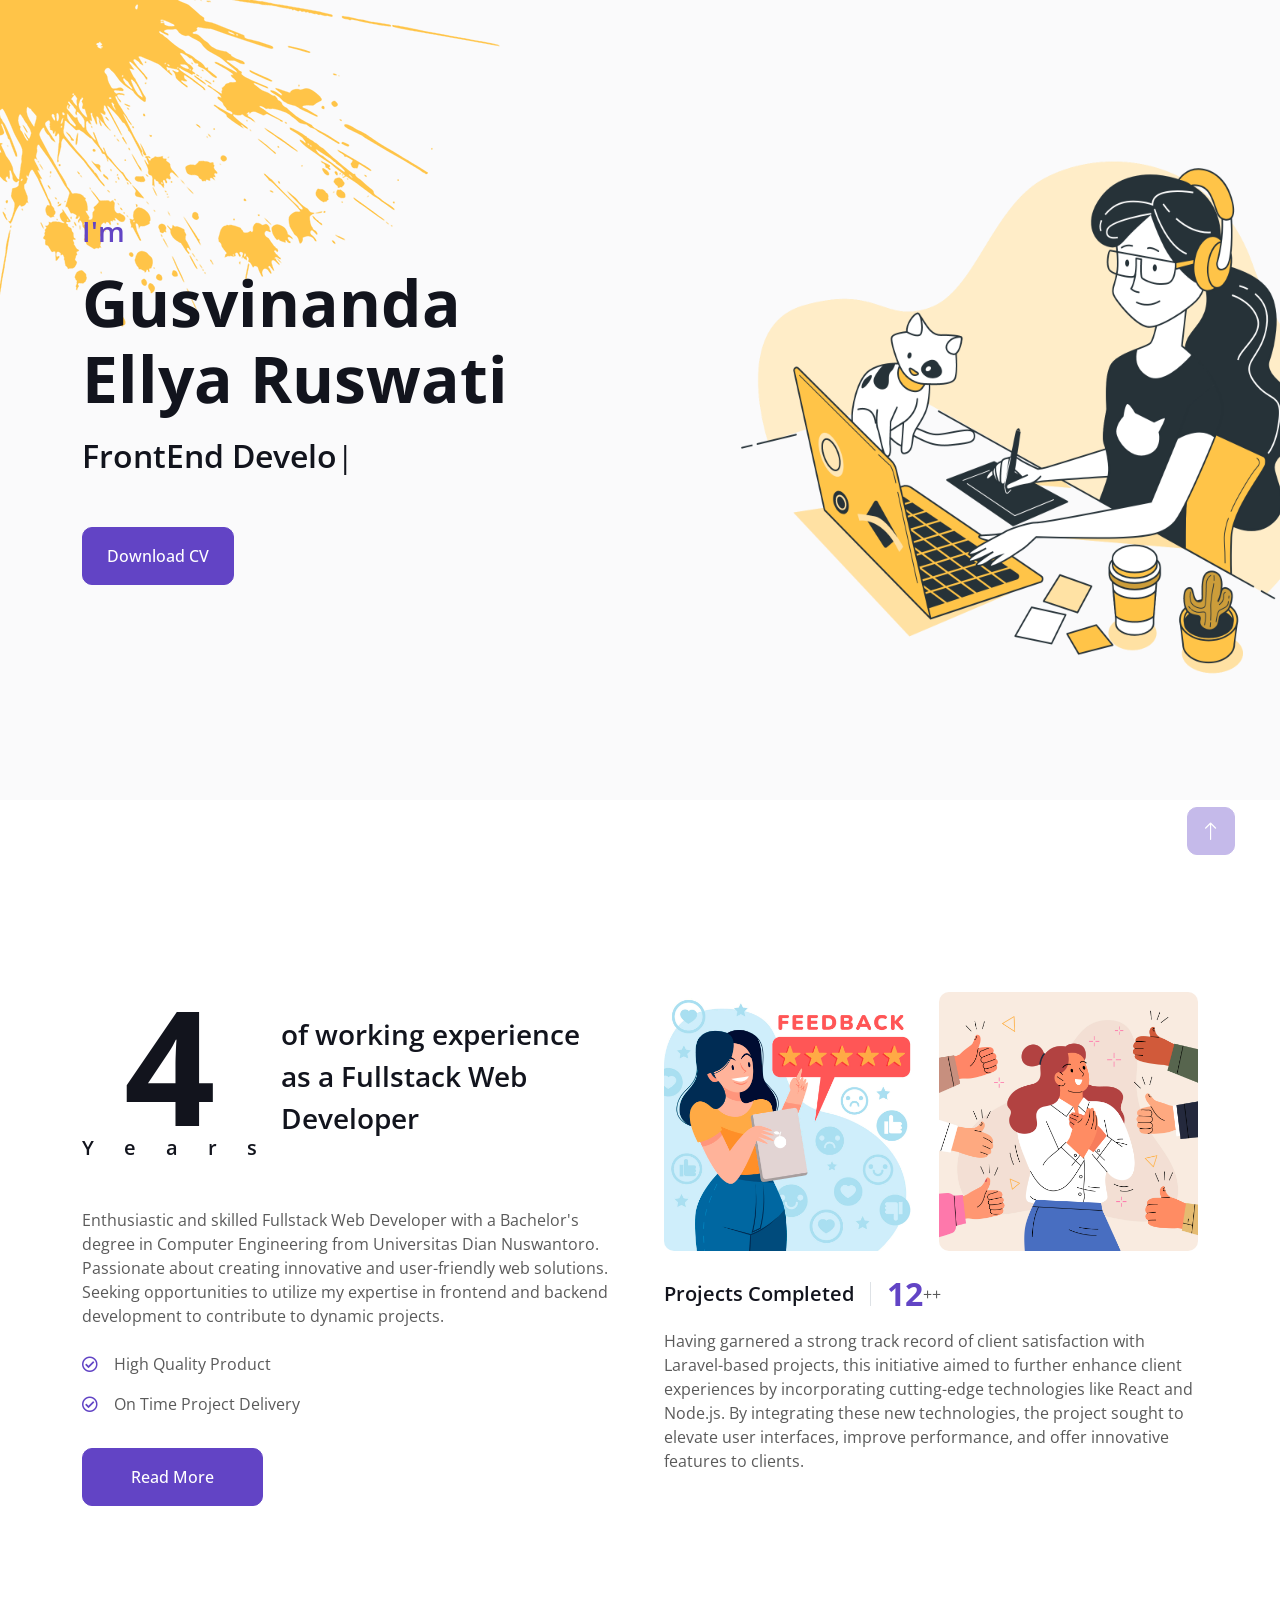
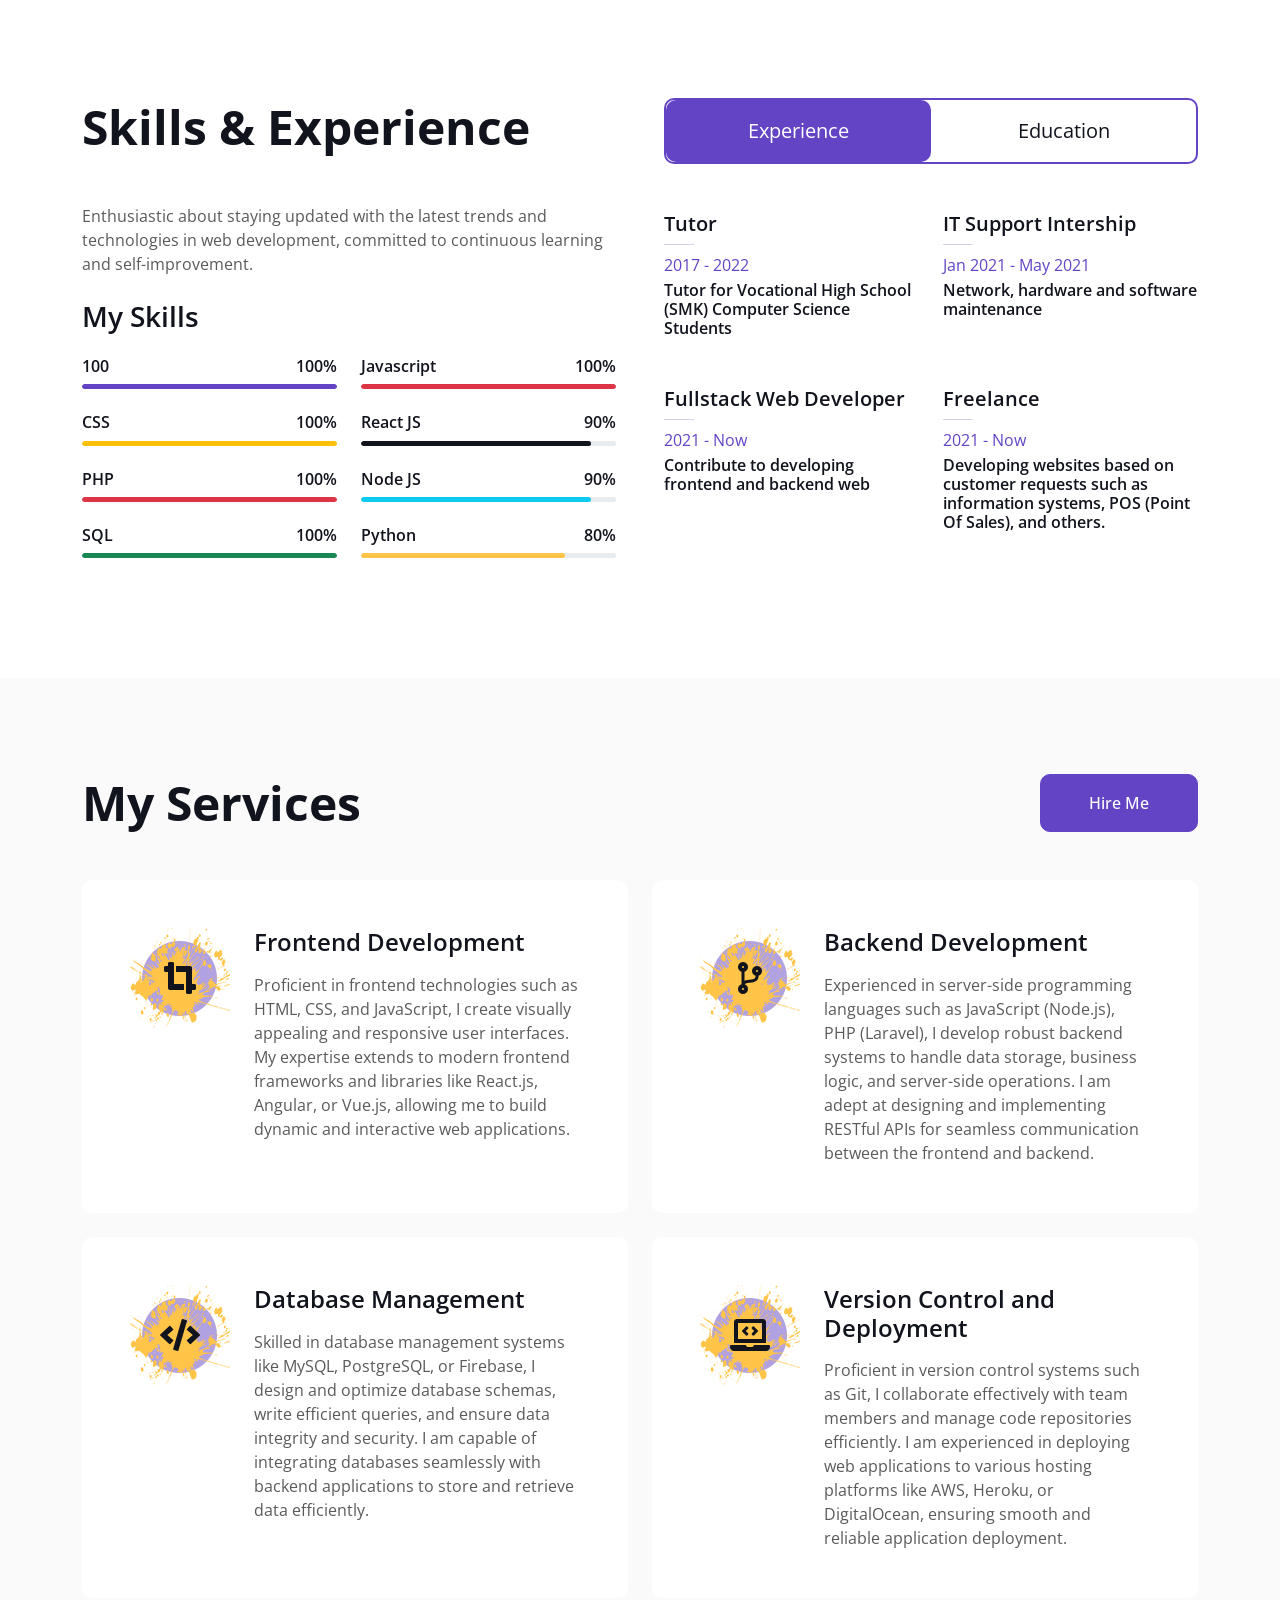
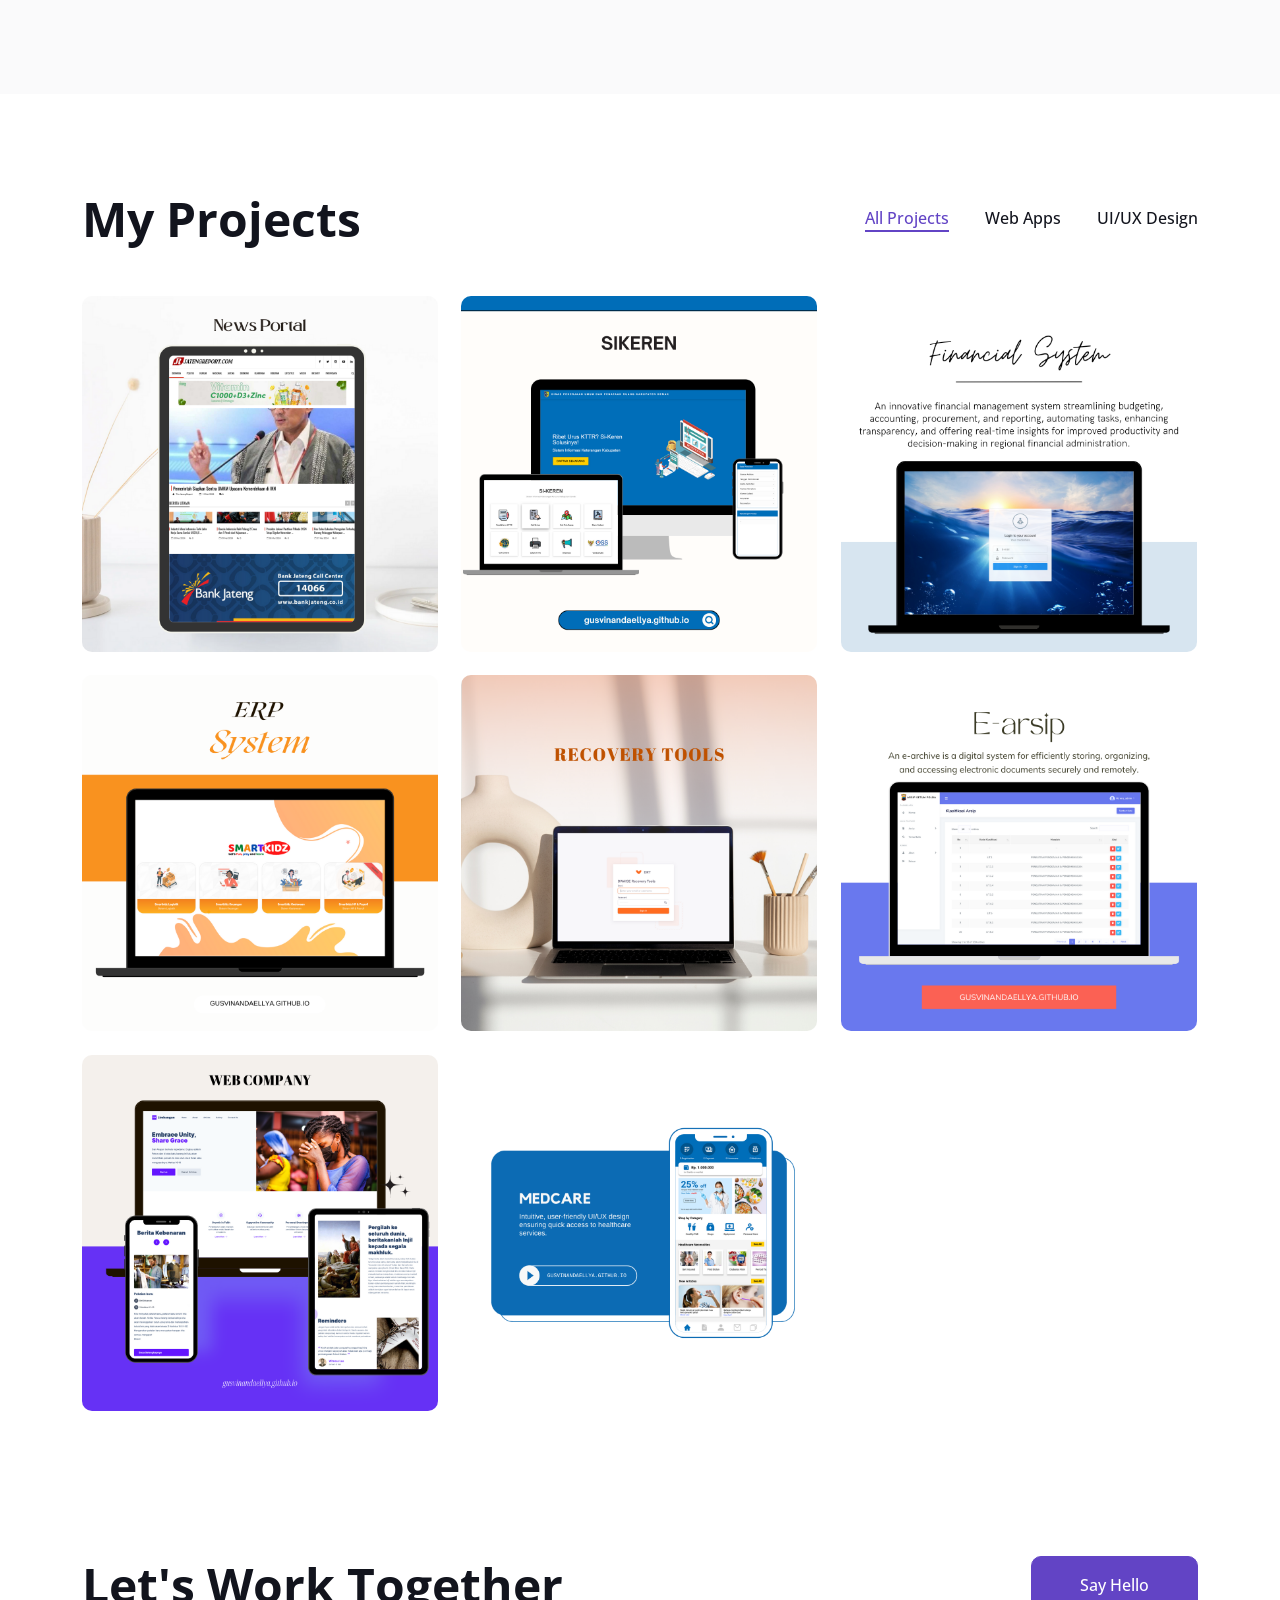
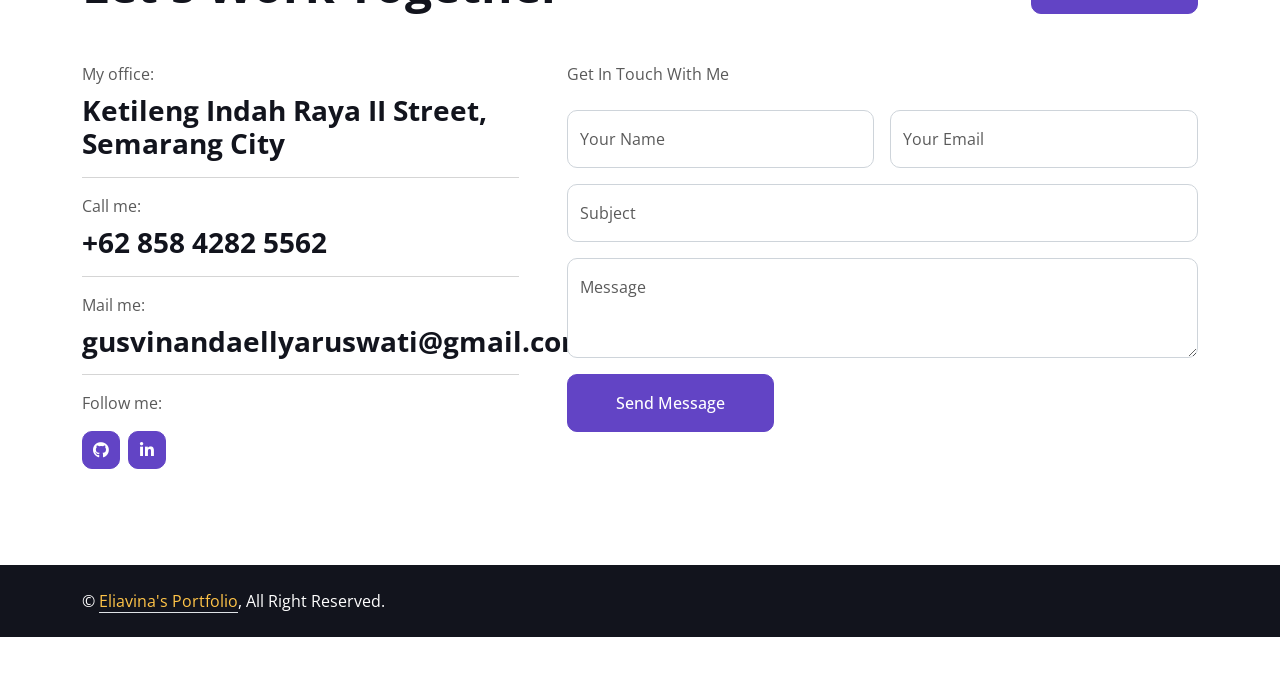
==== commit dde1dd2e: "update" ====
--- a/index.html
+++ b/index.html
@@ -477,6 +477,15 @@
                         <img class="img-fluid" src="img/project-company.png" alt="">
                         <div class="portfolio-btn">
                             <a class="btn btn-lg-square btn-outline-secondary border-2 mx-1" href="img/project-company.png" data-lightbox="portfolio"><i class="fa fa-eye"></i></a>
+                            <a class="btn btn-lg-square btn-outline-secondary border-2 mx-1" href=""><i class="fa fa-link"></i></a>
+                        </div>
+                    </div>
+                </div>
+                <div class="col-lg-4 col-md-6 portfolio-item second">
+                    <div class="portfolio-img rounded overflow-hidden">
+                        <img class="img-fluid" src="img/project-medcare.png" alt="">
+                        <div class="portfolio-btn">
+                            <a class="btn btn-lg-square btn-outline-secondary border-2 mx-1" href="img/project-medcare.png" data-lightbox="portfolio"><i class="fa fa-eye"></i></a>
                             <a class="btn btn-lg-square btn-outline-secondary border-2 mx-1" href=""><i class="fa fa-link"></i></a>
                         </div>
                     </div>
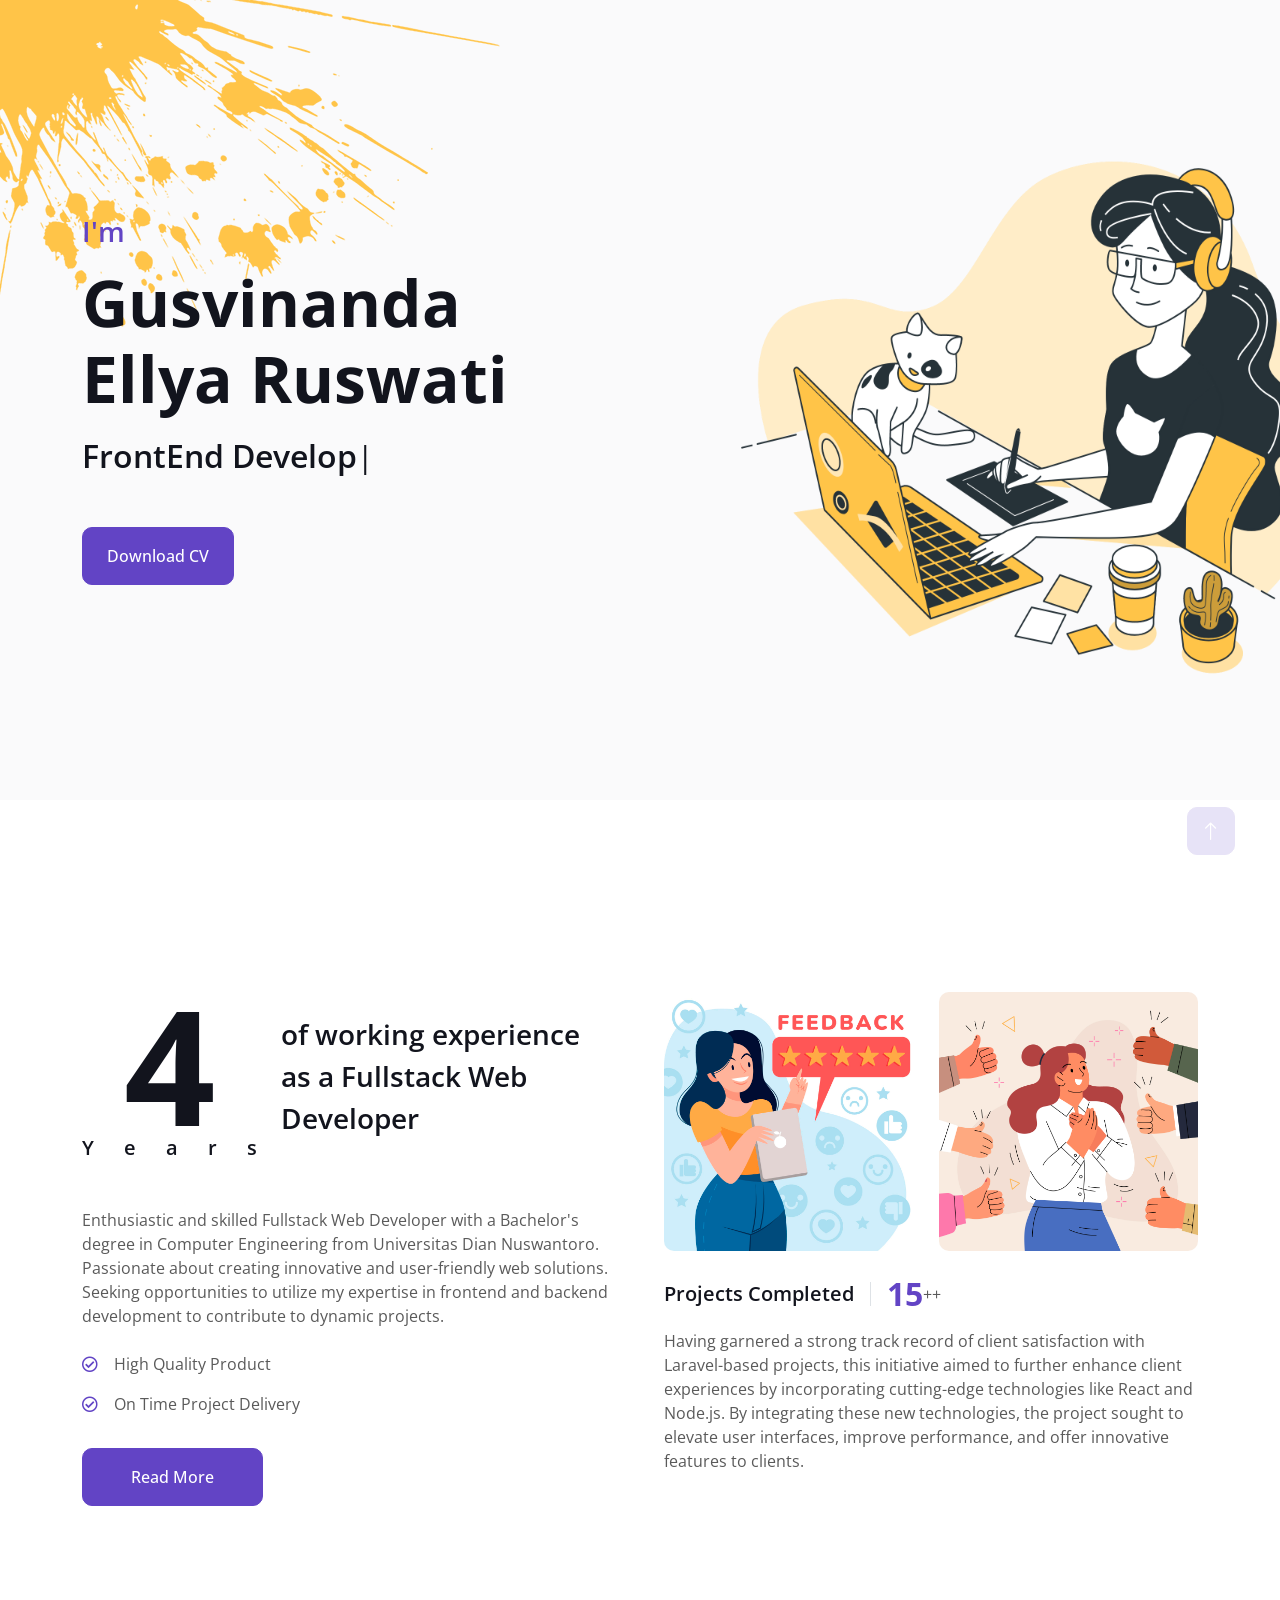
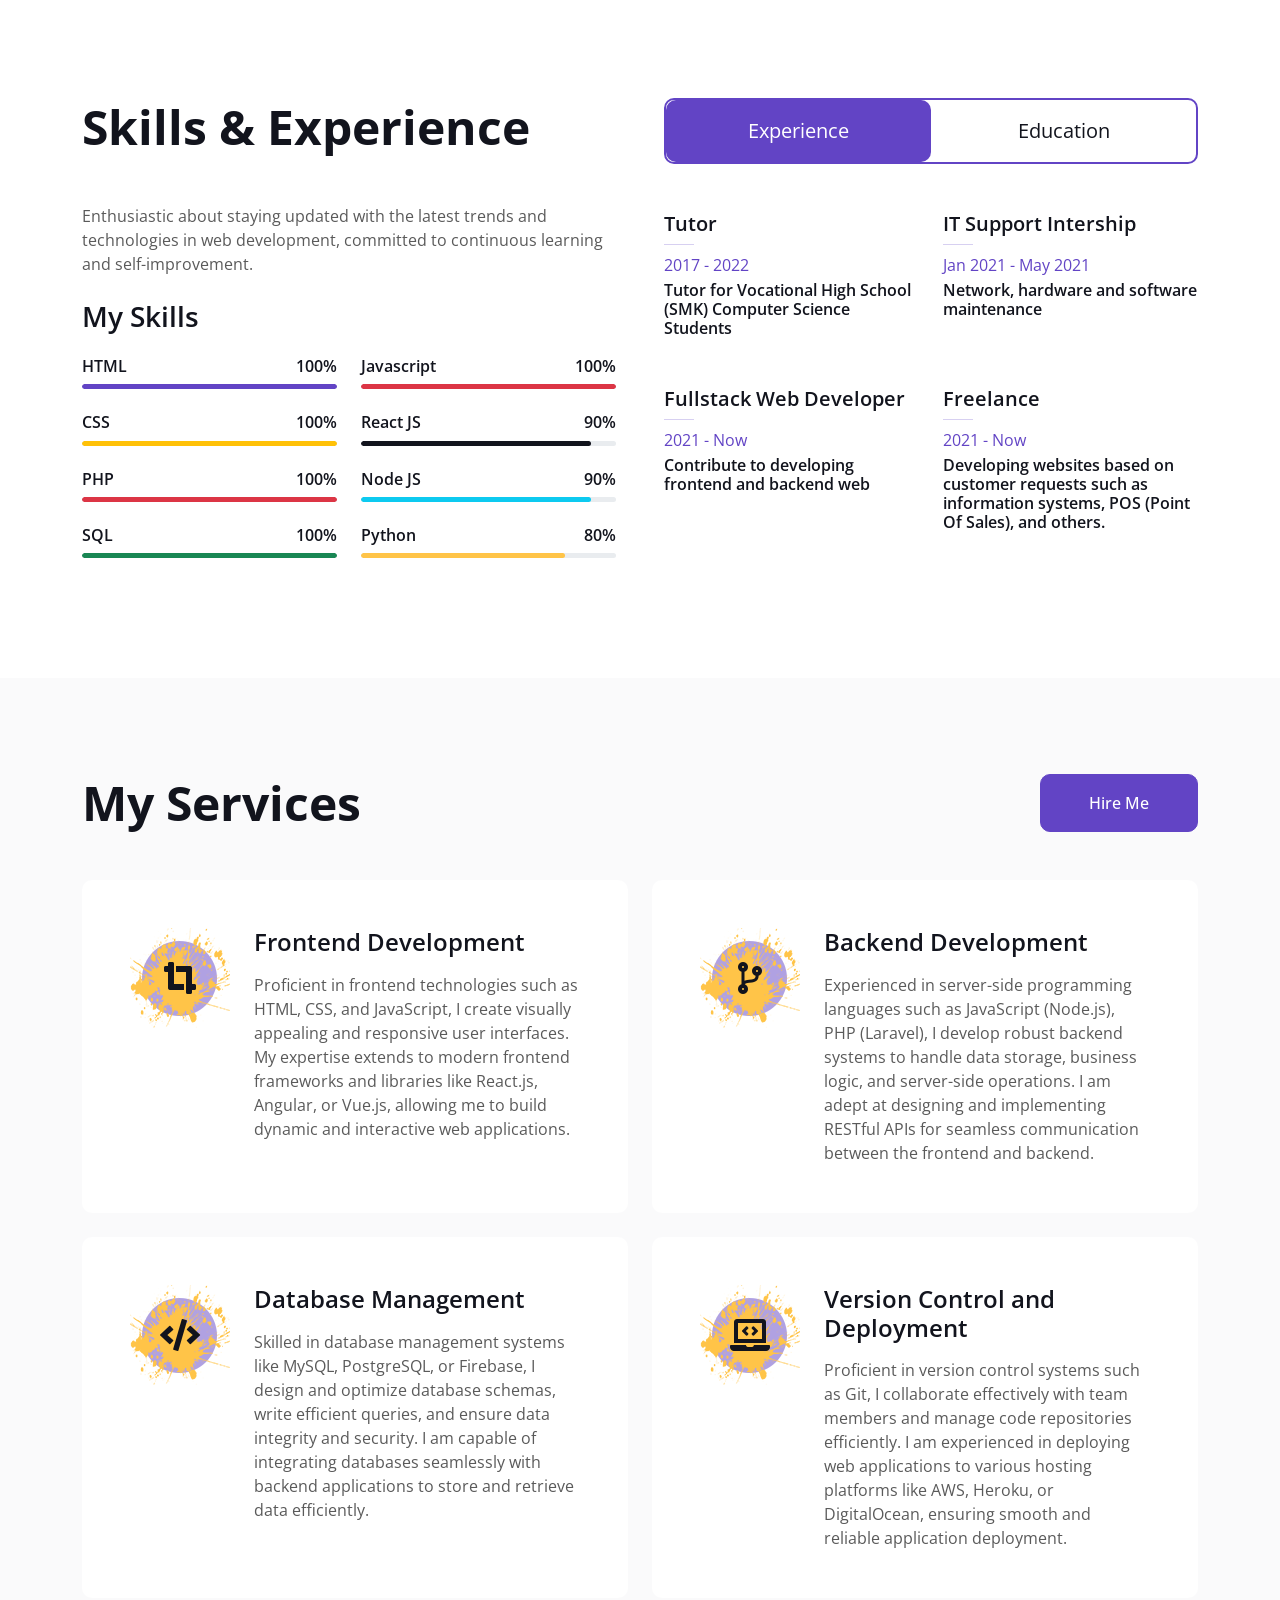
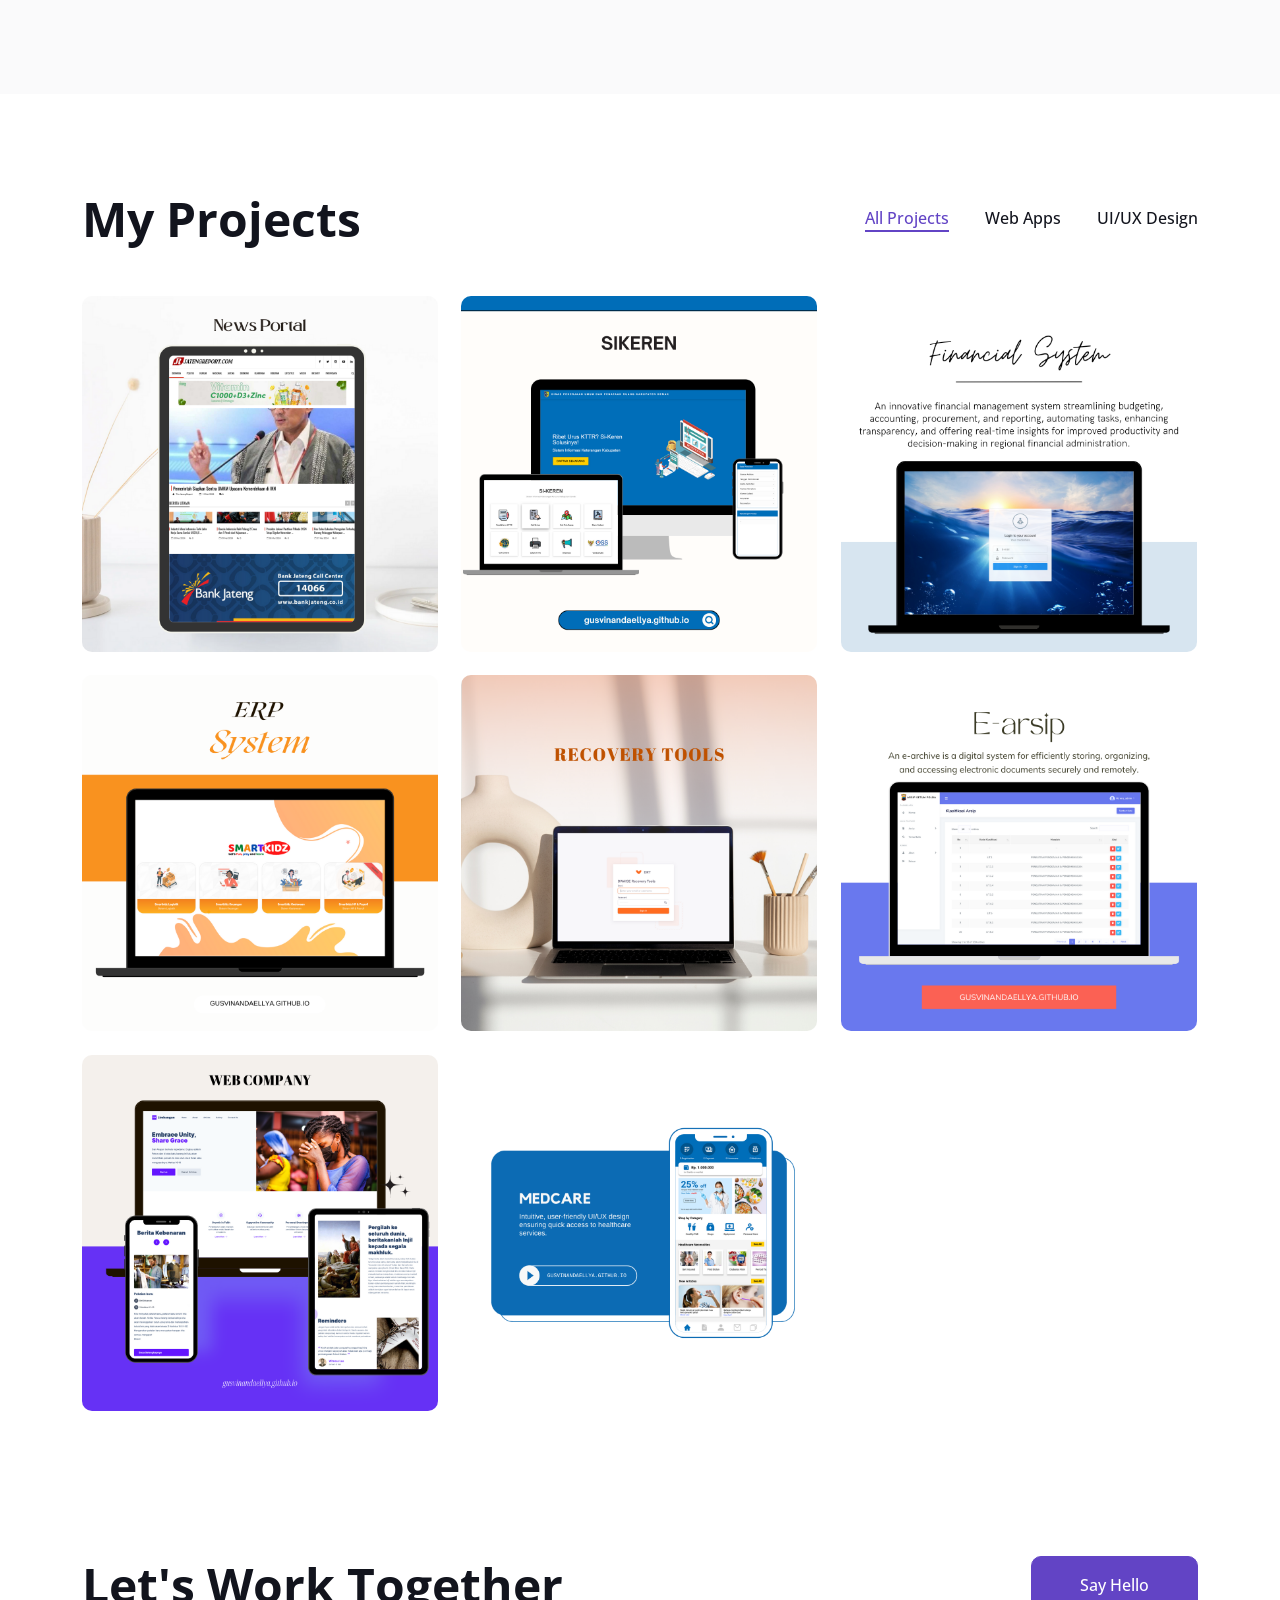
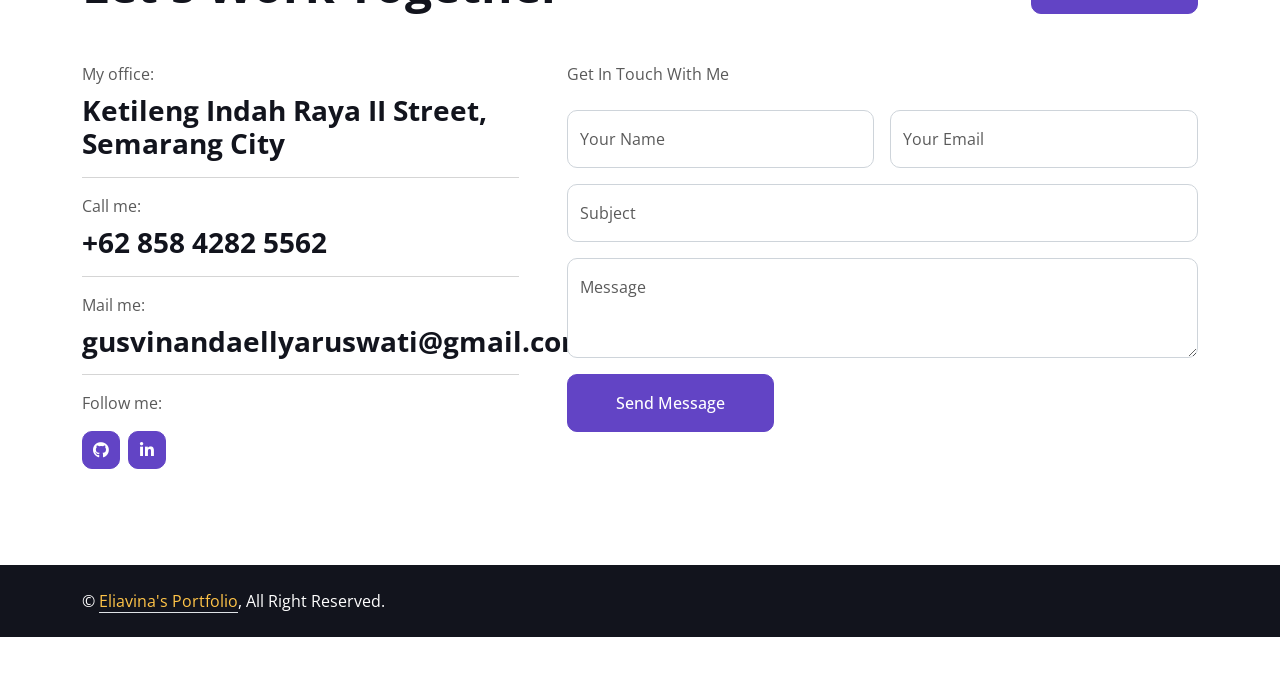
==== commit 78c0503c: "fdf" ====
--- a/index.html
+++ b/index.html
@@ -183,7 +183,7 @@
                         <div class="col-md-6">
                             <div class="skill mb-4">
                                 <div class="d-flex justify-content-between">
-                                    <h6 class="font-weight-bold">100</h6>
+                                    <h6 class="font-weight-bold">HTML</h6>
                                     <h6 class="font-weight-bold">100%</h6>
                                 </div>
                                 <div class="progress">
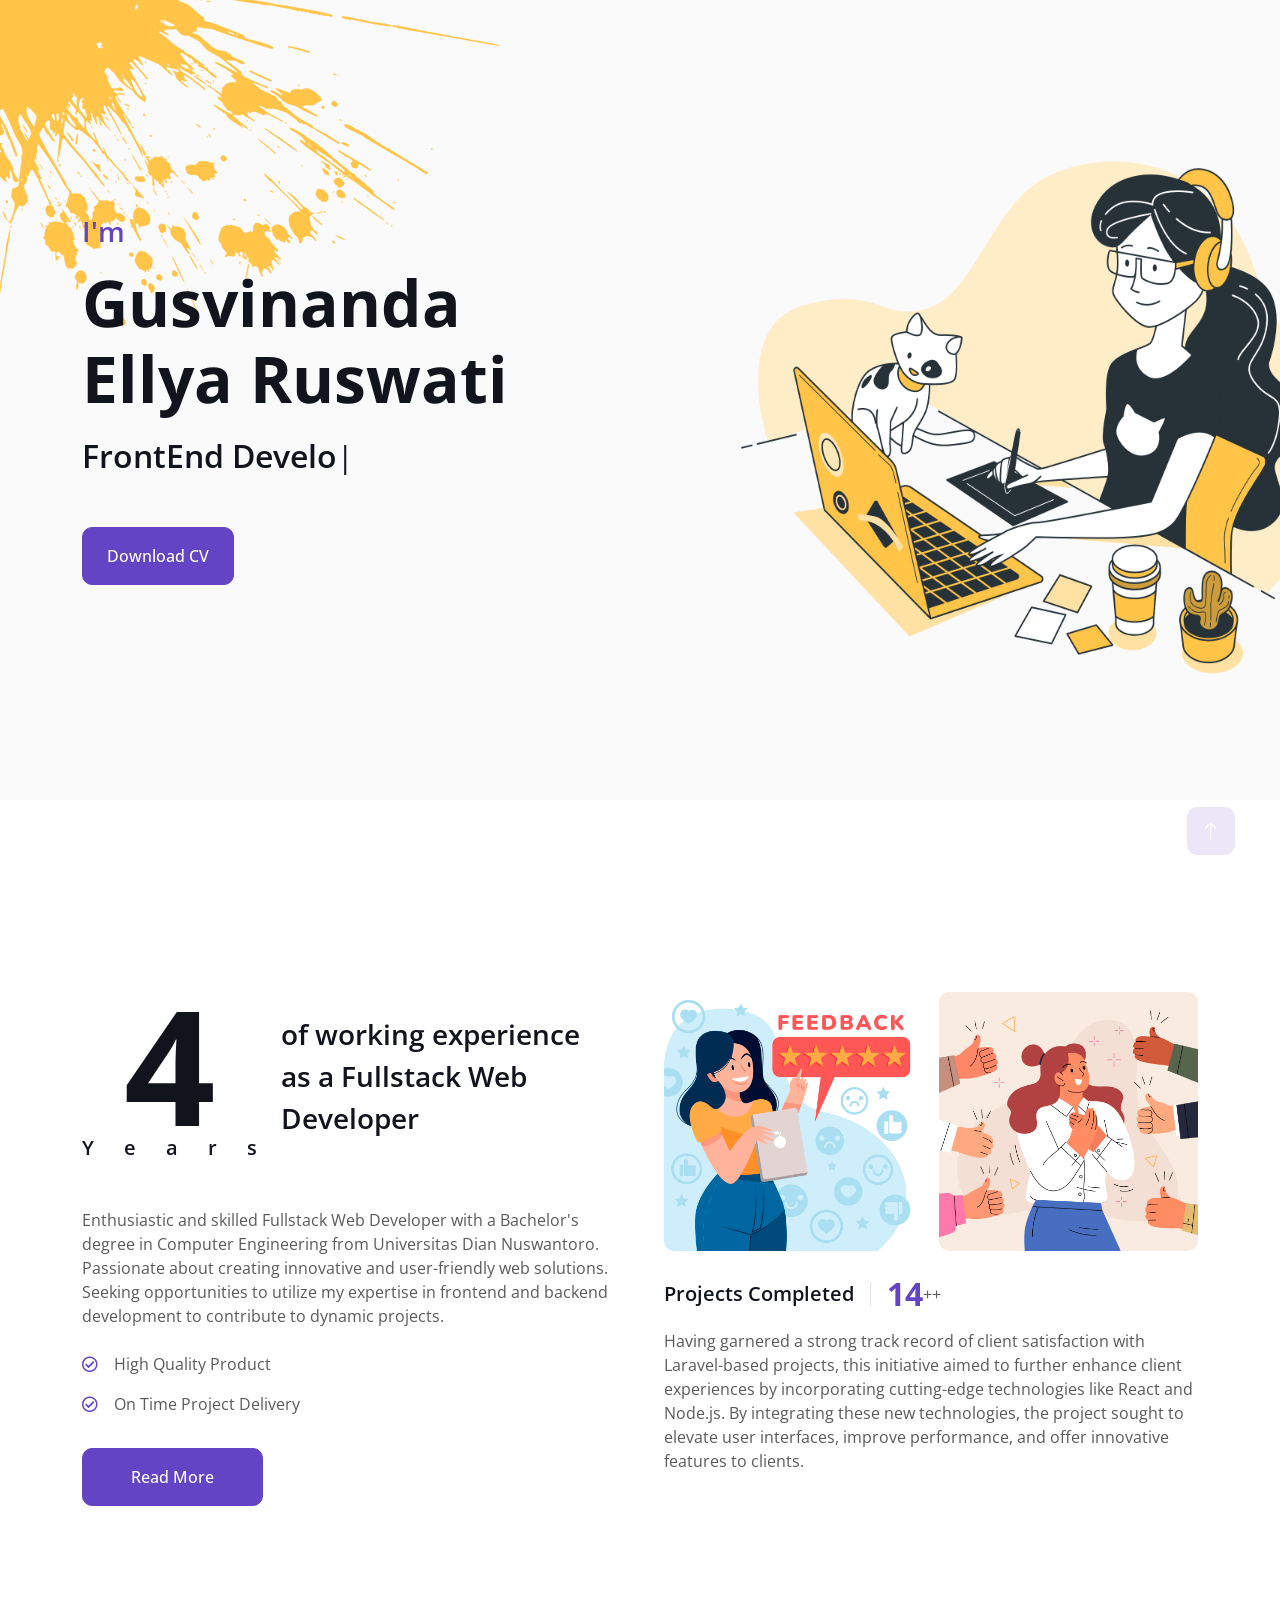
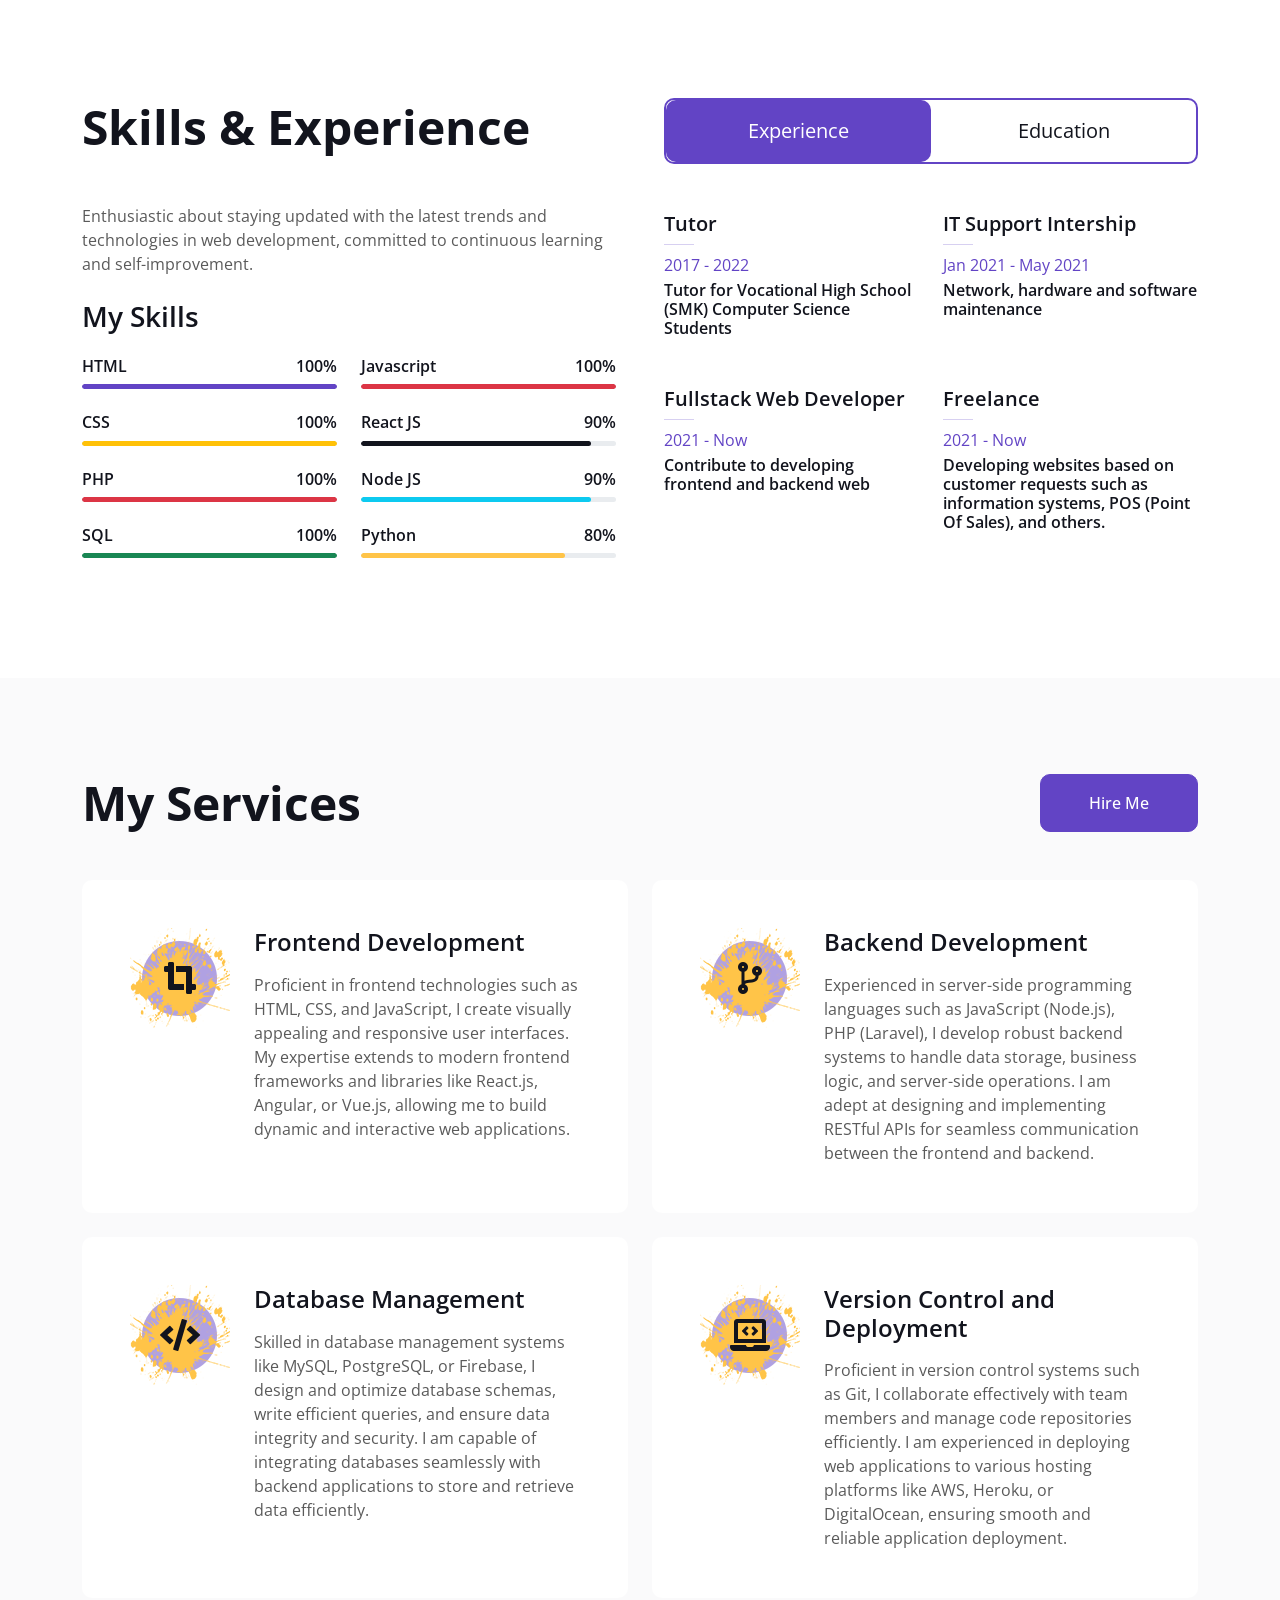
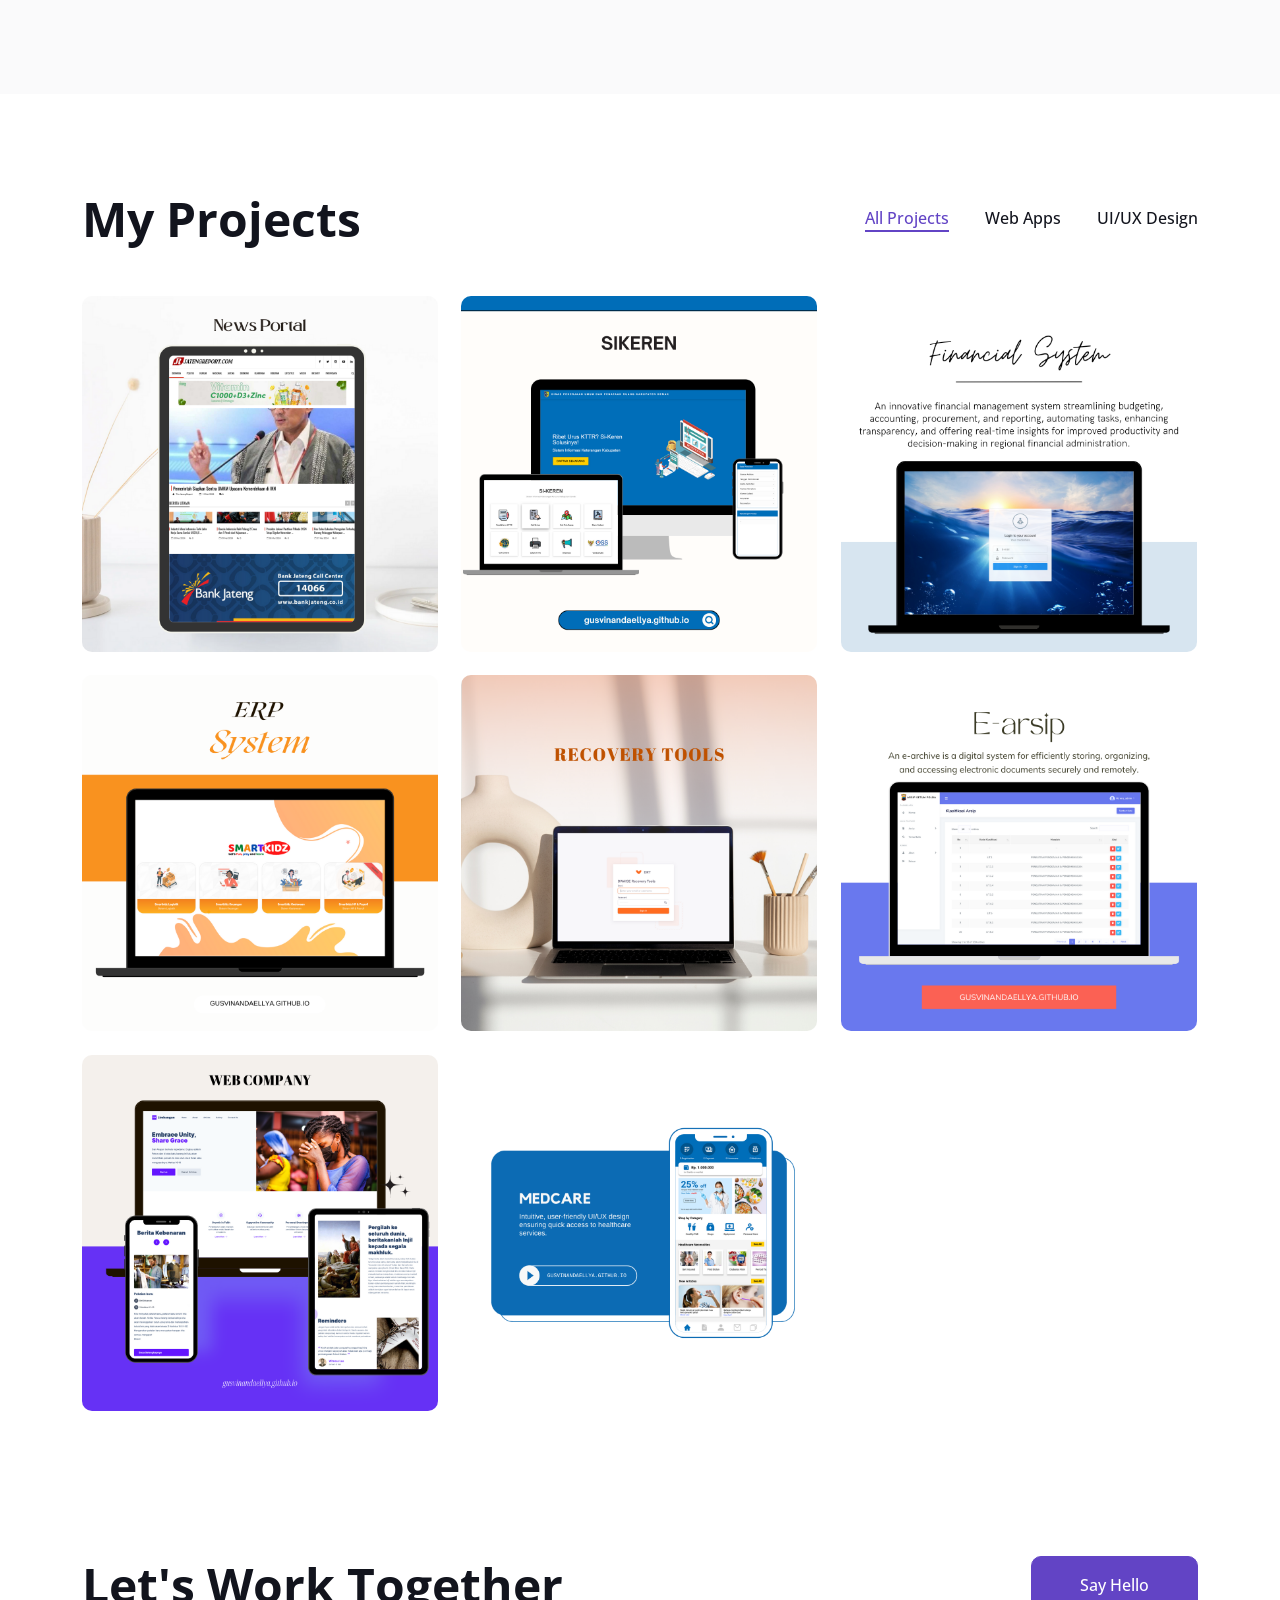
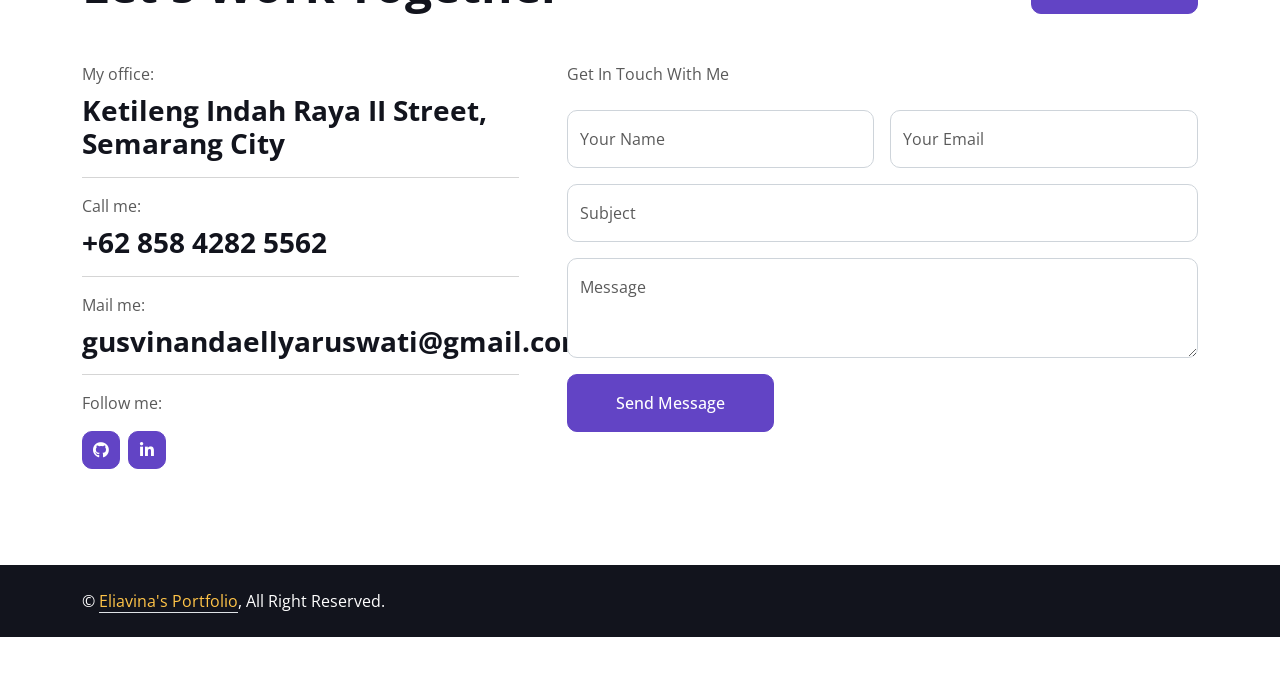
==== commit d4d69dad: "add seo" ====
--- a/index.html
+++ b/index.html
@@ -5,8 +5,23 @@
     <meta charset="utf-8">
     <title>Eliavina's Portfolio</title>
     <meta content="width=device-width, initial-scale=1.0" name="viewport">
-    <meta content="" name="keywords">
-    <meta content="" name="description">
+    <meta name="description" content="Eliavina's Portfolio - A showcase of my work as a Fullstack Web Developer">
+    <meta name="keywords" content="Eliavina, Portfolio, Fullstack, Web Developer, Projects, vina, Gusvinanda Ellya Ruswati">
+    <meta name="author" content="Gusvinanda Ellya Ruswati">
+
+    <!-- Open Graph / Facebook -->
+    <meta property="og:type" content="website">
+    <meta property="og:url" content="https://gusvinandaellya.github.io/">
+    <meta property="og:title" content="Eliavina's Portfolio">
+    <meta property="og:description" content="Eliavina's Portfolio - A showcase of my work as a Fullstack Web Developer">
+    <meta property="og:image" content="https://gusvinandaellya.github.io/img/profile-3.png">
+
+    <!-- Twitter -->
+    <meta property="twitter:card" content="summary_large_image">
+    <meta property="twitter:url" content="https://gusvinandaellya.github.io/">
+    <meta property="twitter:title" content="Eliavina's Portfolio">
+    <meta property="twitter:description" content="Eliavina's Portfolio - A showcase of my work as a Fullstack Web Developer">
+    <meta property="twitter:image" content="https://gusvinandaellya.github.io/img/profile-3.png">
 
     <!-- Favicon -->
     <link href="img/favicon.ico" rel="icon">
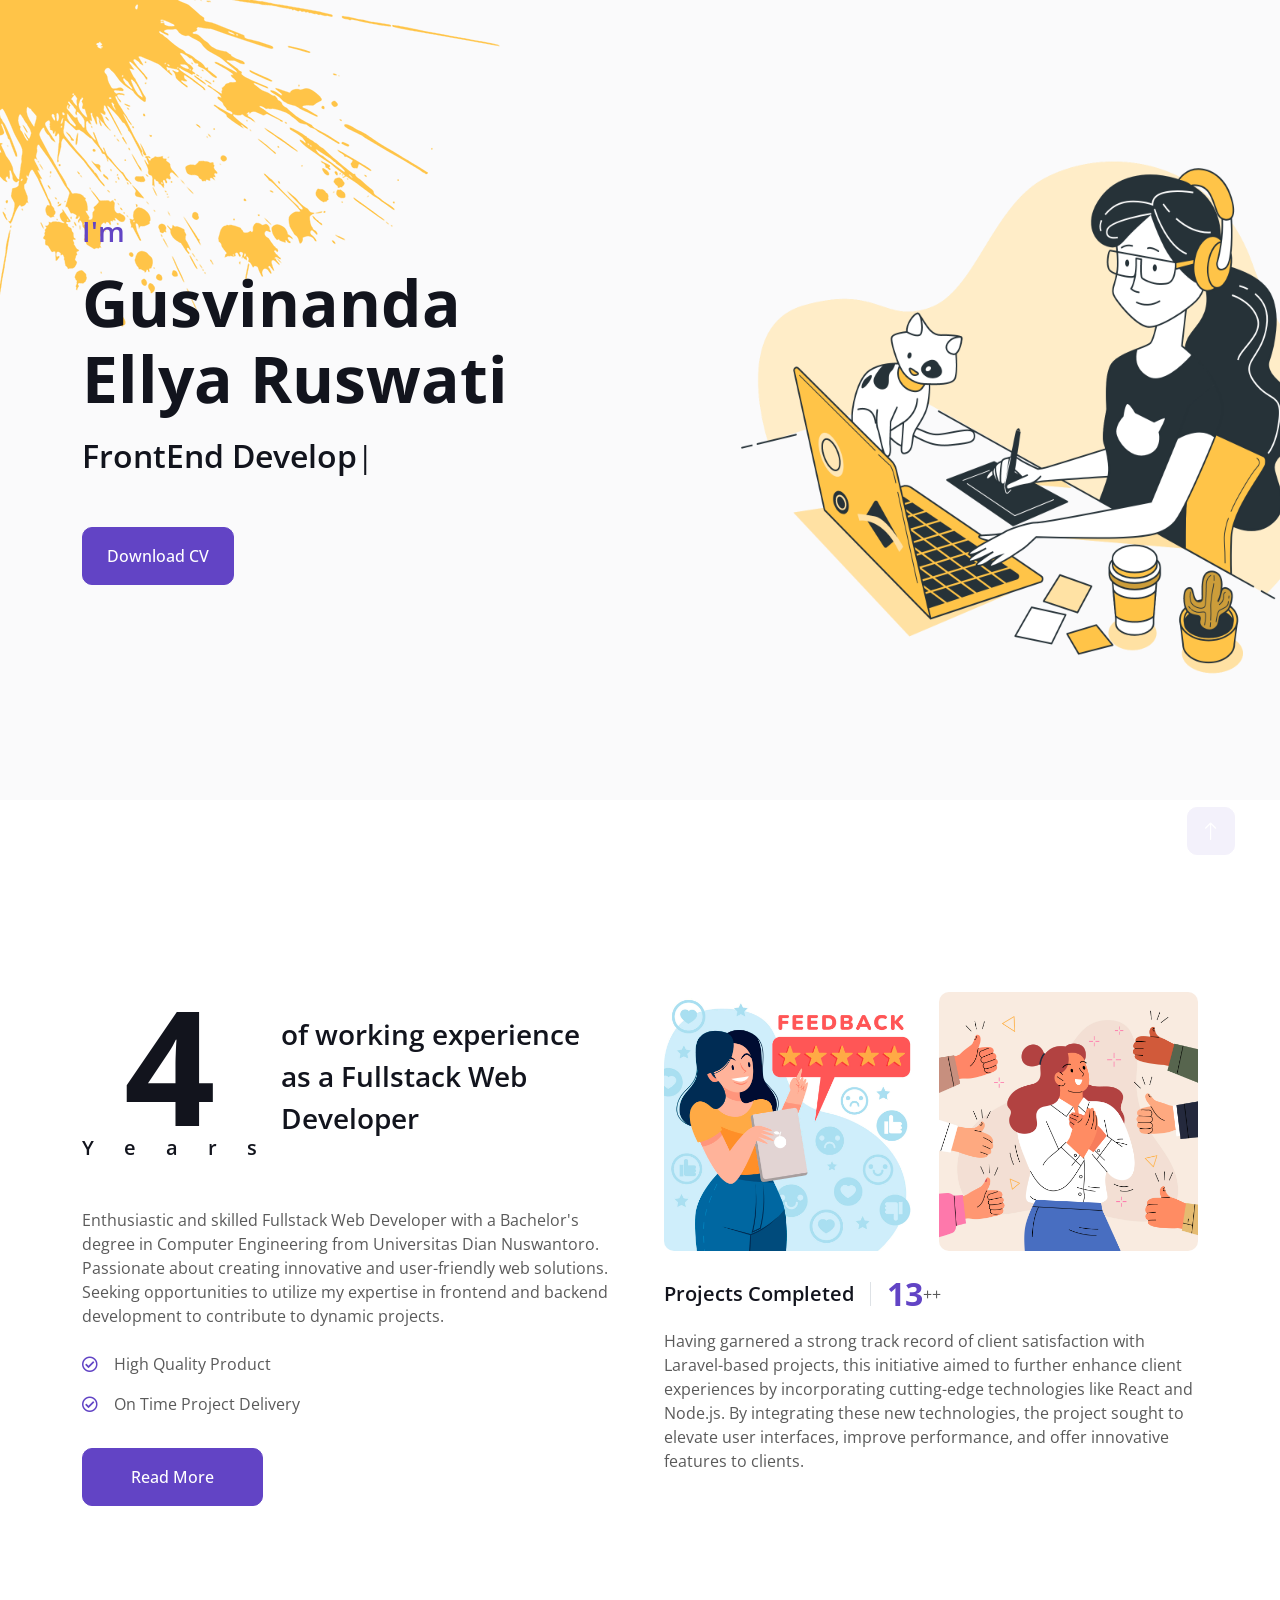
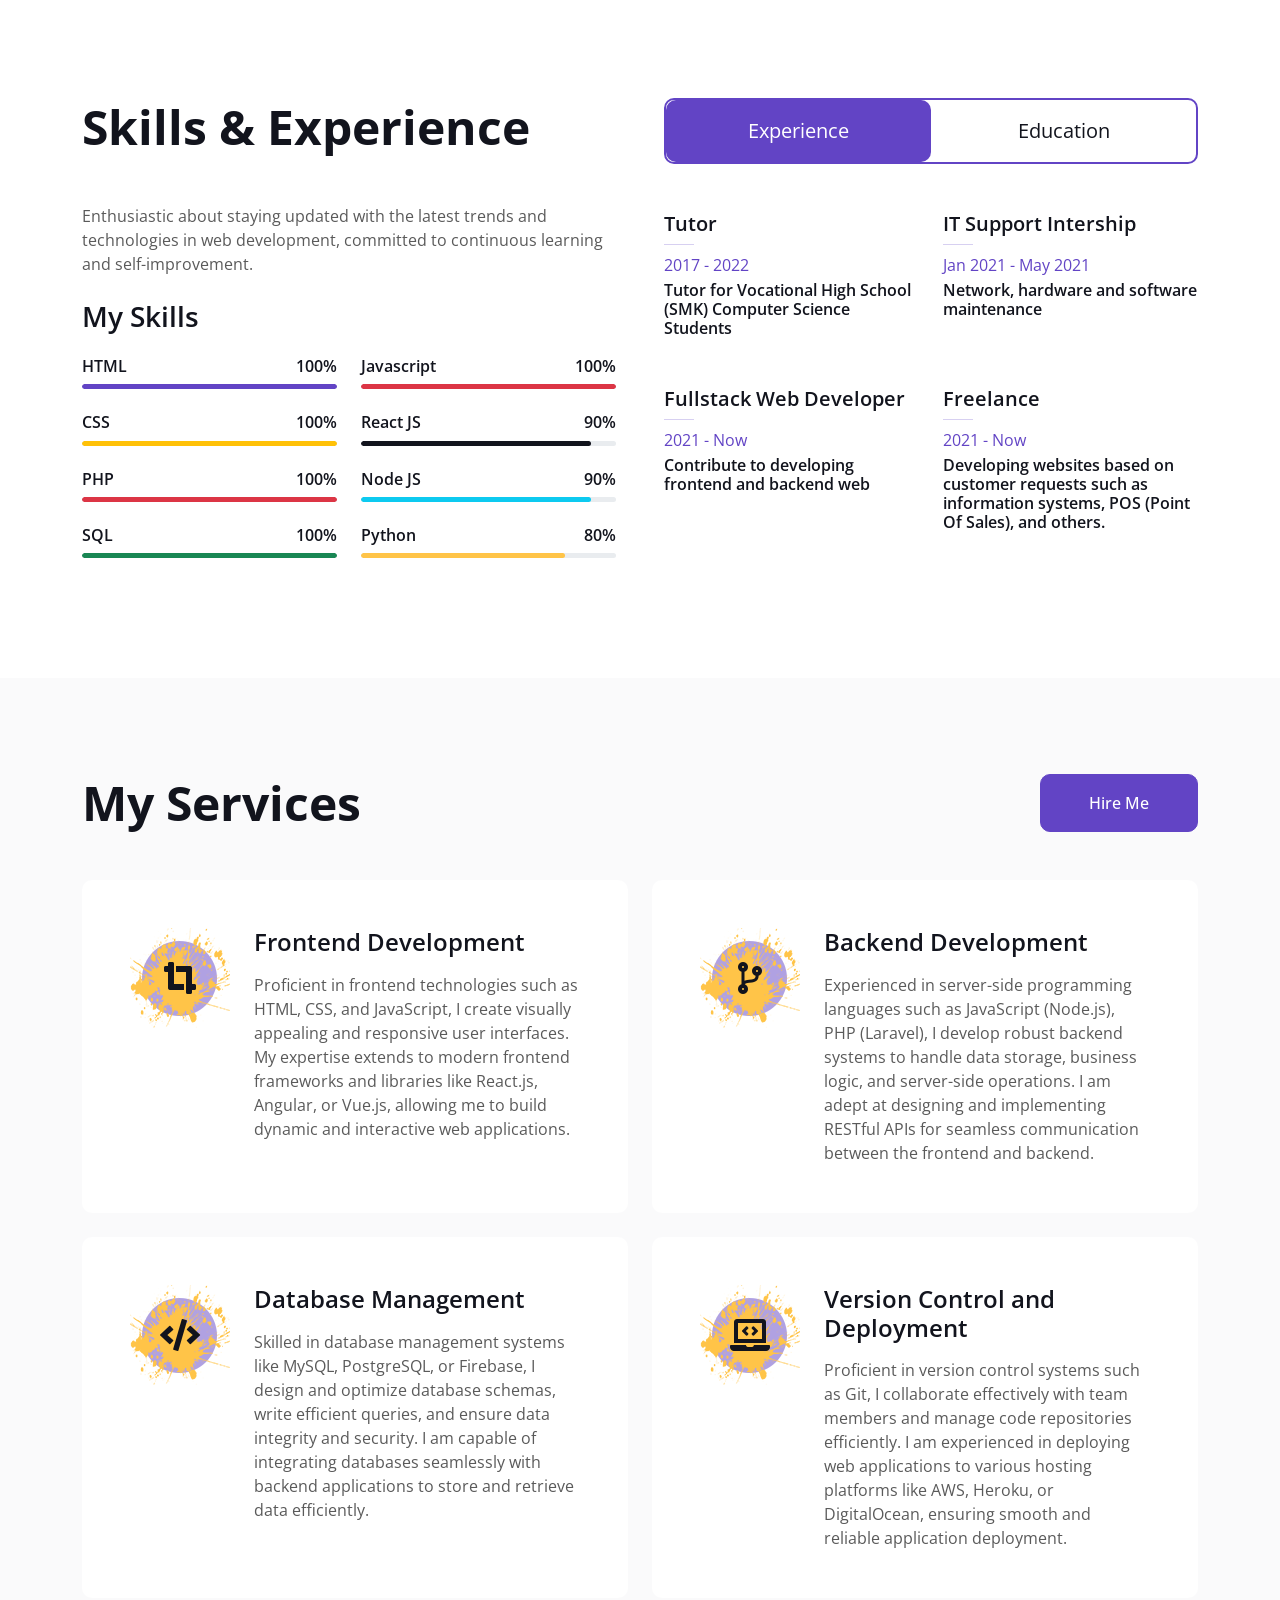
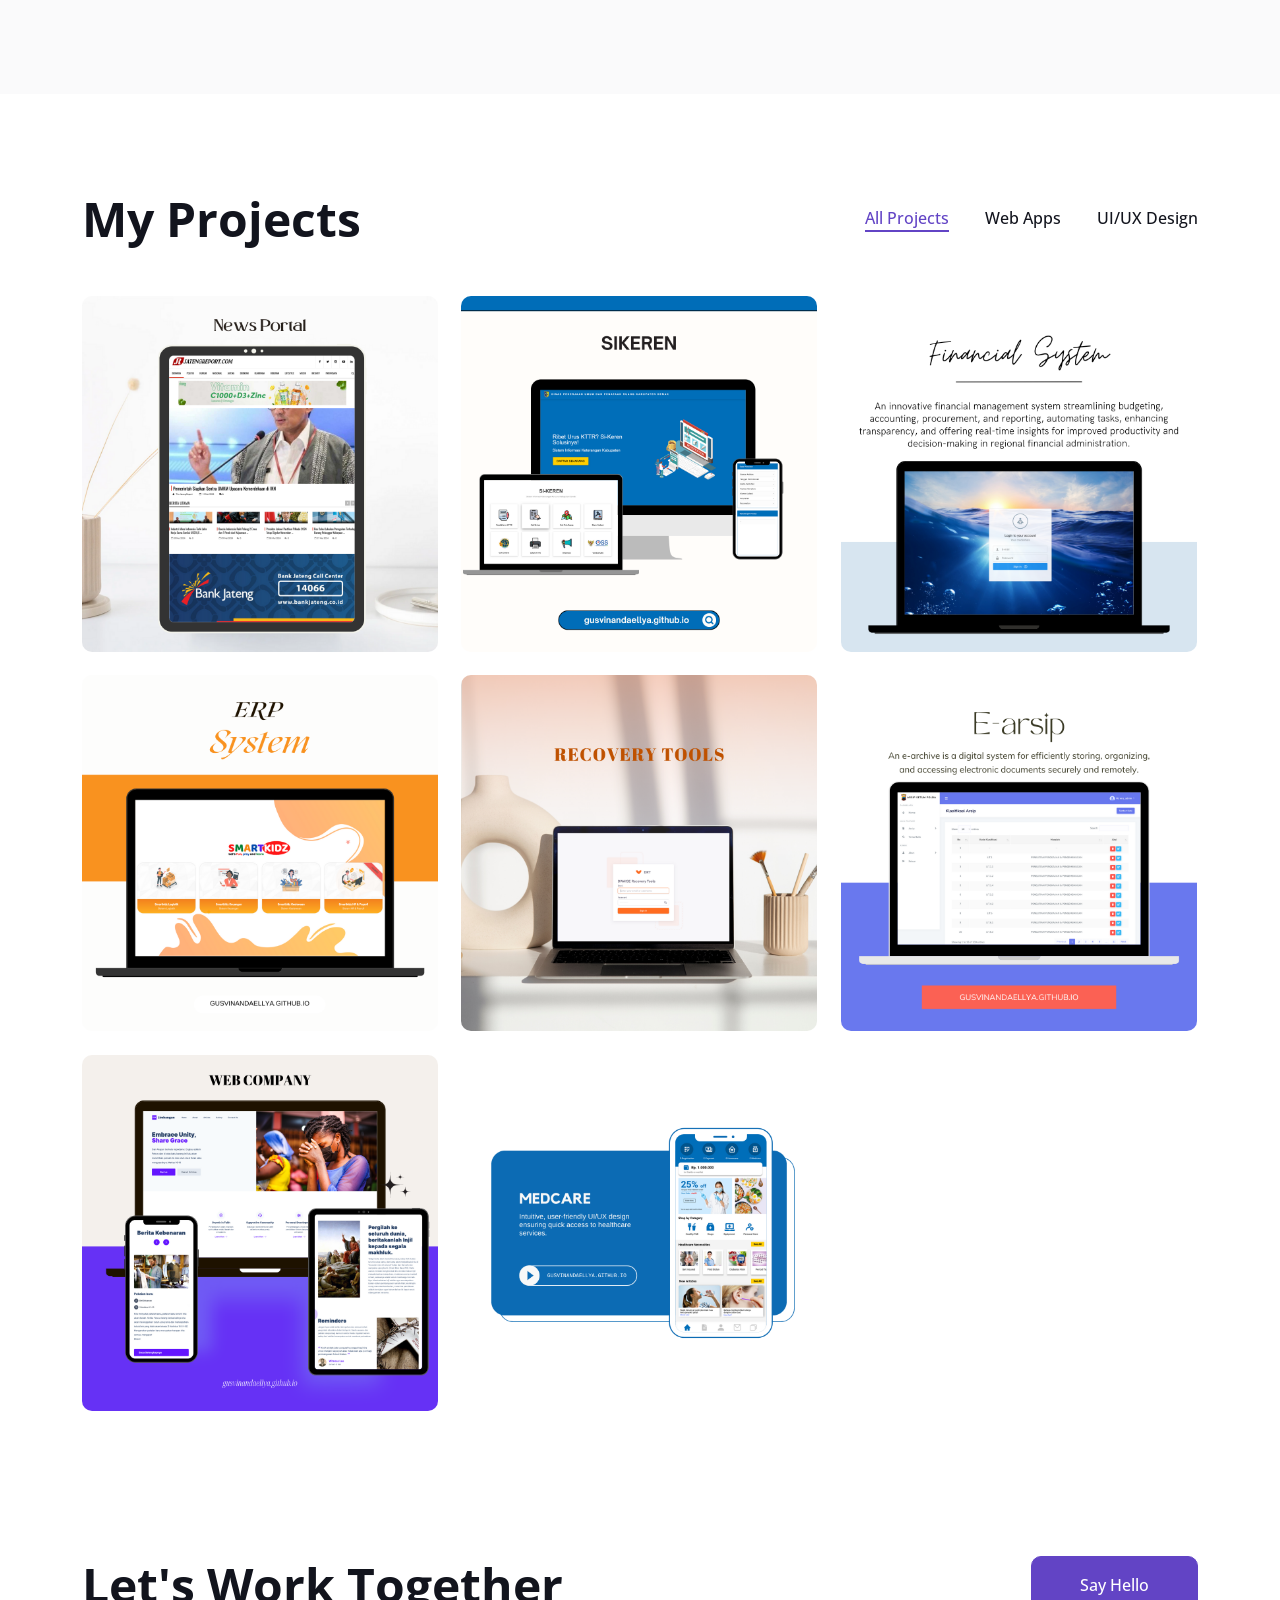
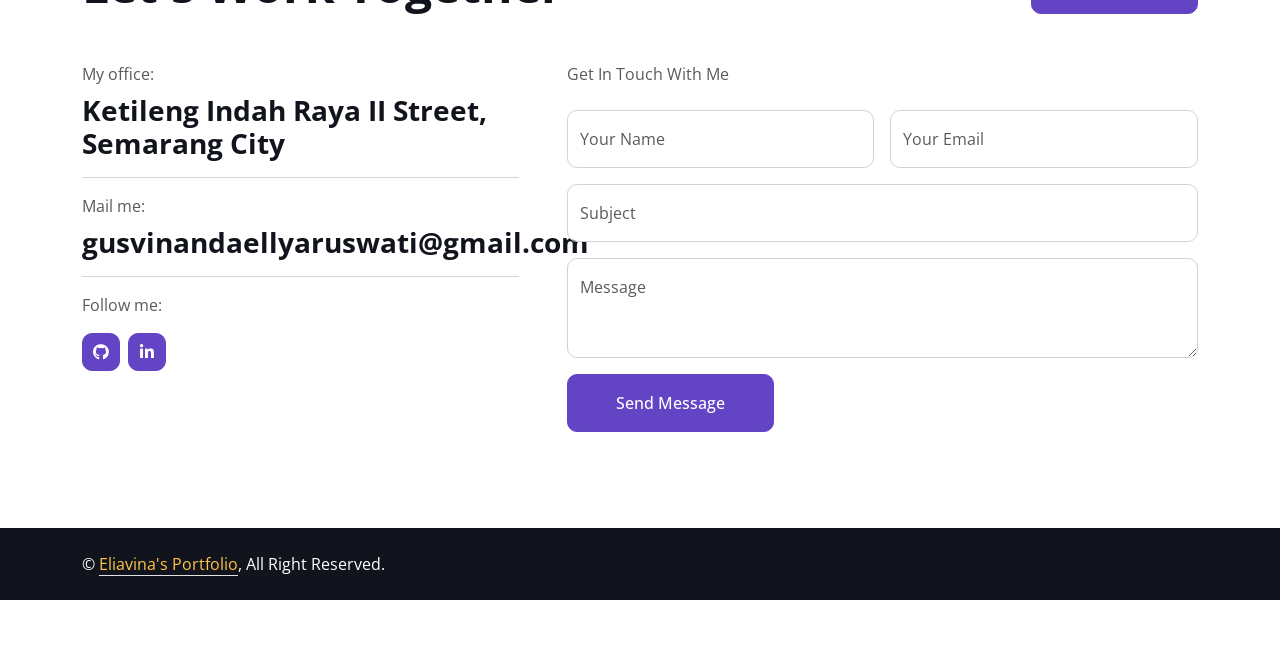
==== commit a186ed0c: "rfgr" ====
--- a/index.html
+++ b/index.html
@@ -646,9 +646,9 @@
                     <p class="mb-2">My office:</p>
                     <h3 class="fw-bold">Ketileng Indah Raya II Street, Semarang City</h3>
                     <hr class="w-100">
-                    <p class="mb-2">Call me:</p>
-                    <h3 class="fw-bold">+62 858 4282 5562</h3>
-                    <hr class="w-100">
+<!--                    <p class="mb-2">Call me:</p>-->
+<!--                    <h3 class="fw-bold">+62 858 4282 5562</h3>-->
+<!--                    <hr class="w-100">-->
                     <p class="mb-2">Mail me:</p>
                     <h3 class="fw-bold">gusvinandaellyaruswati@gmail.com</h3>
                     <hr class="w-100">
